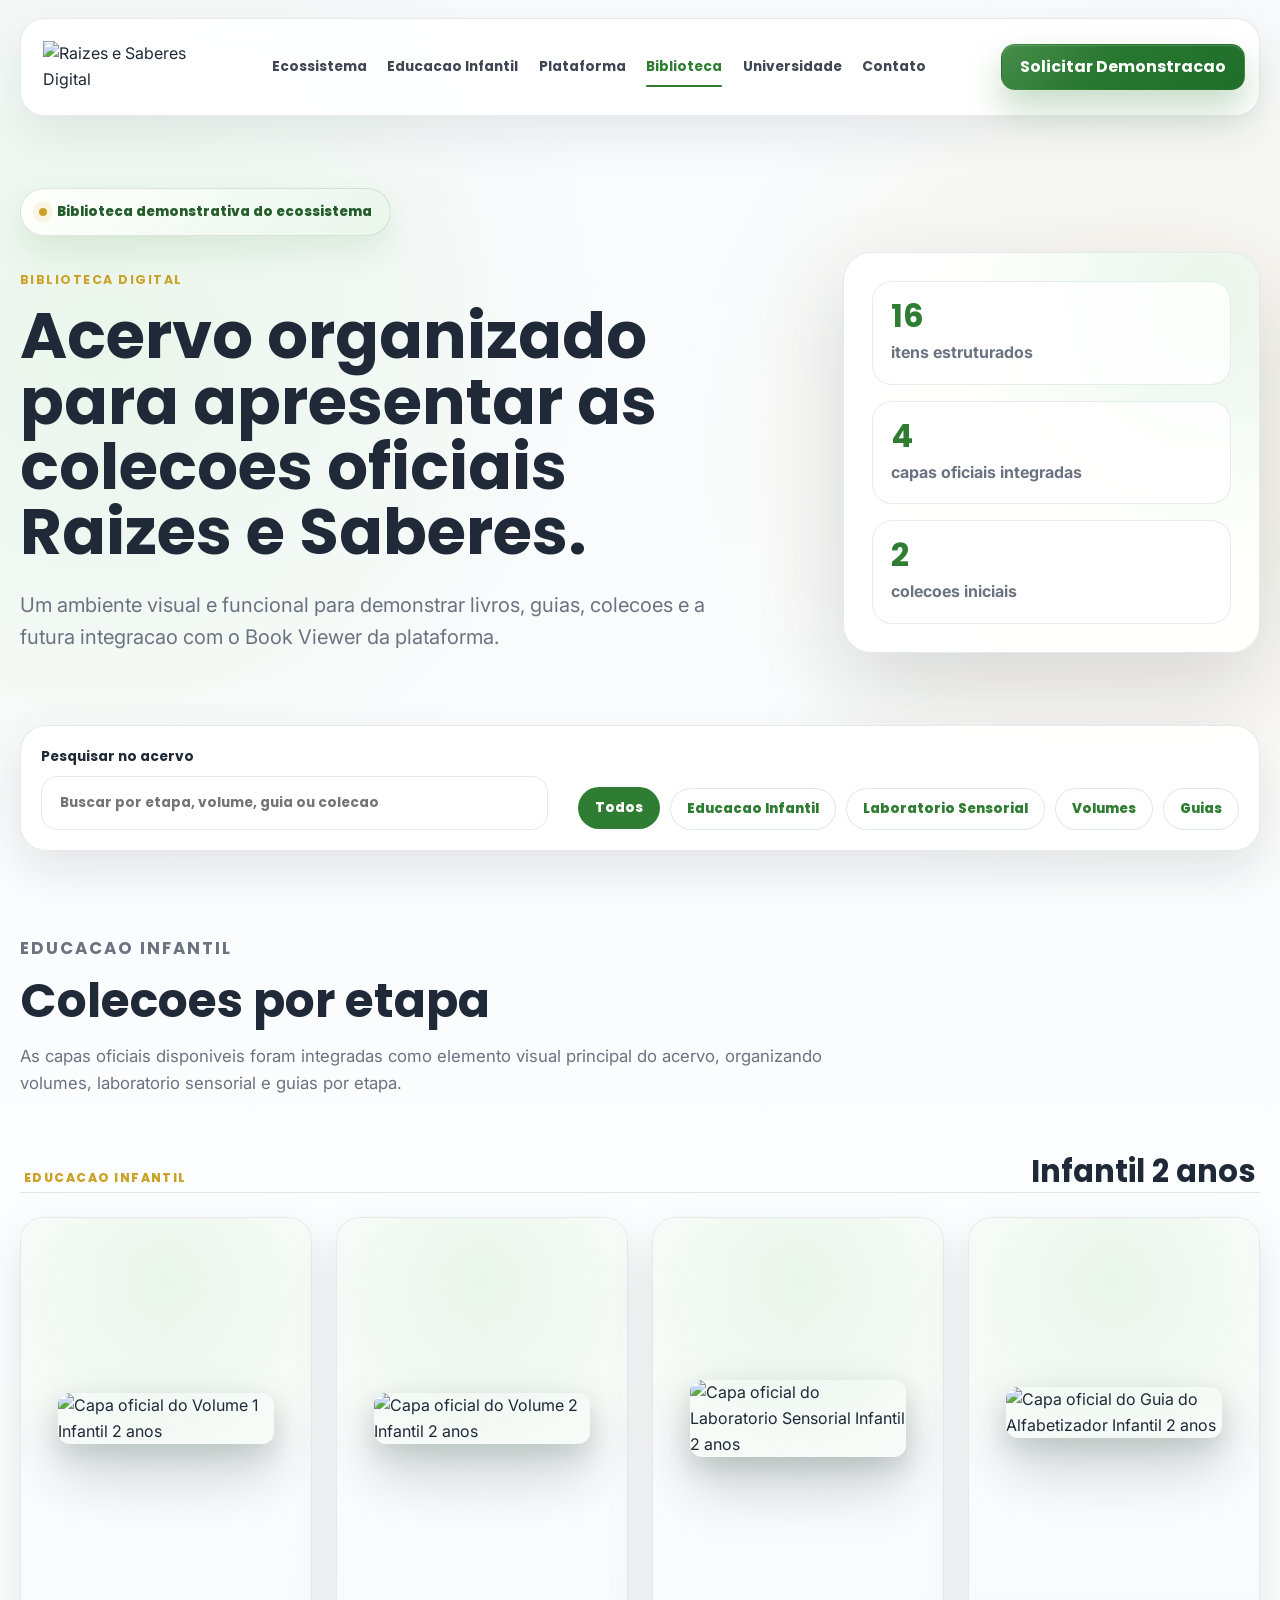
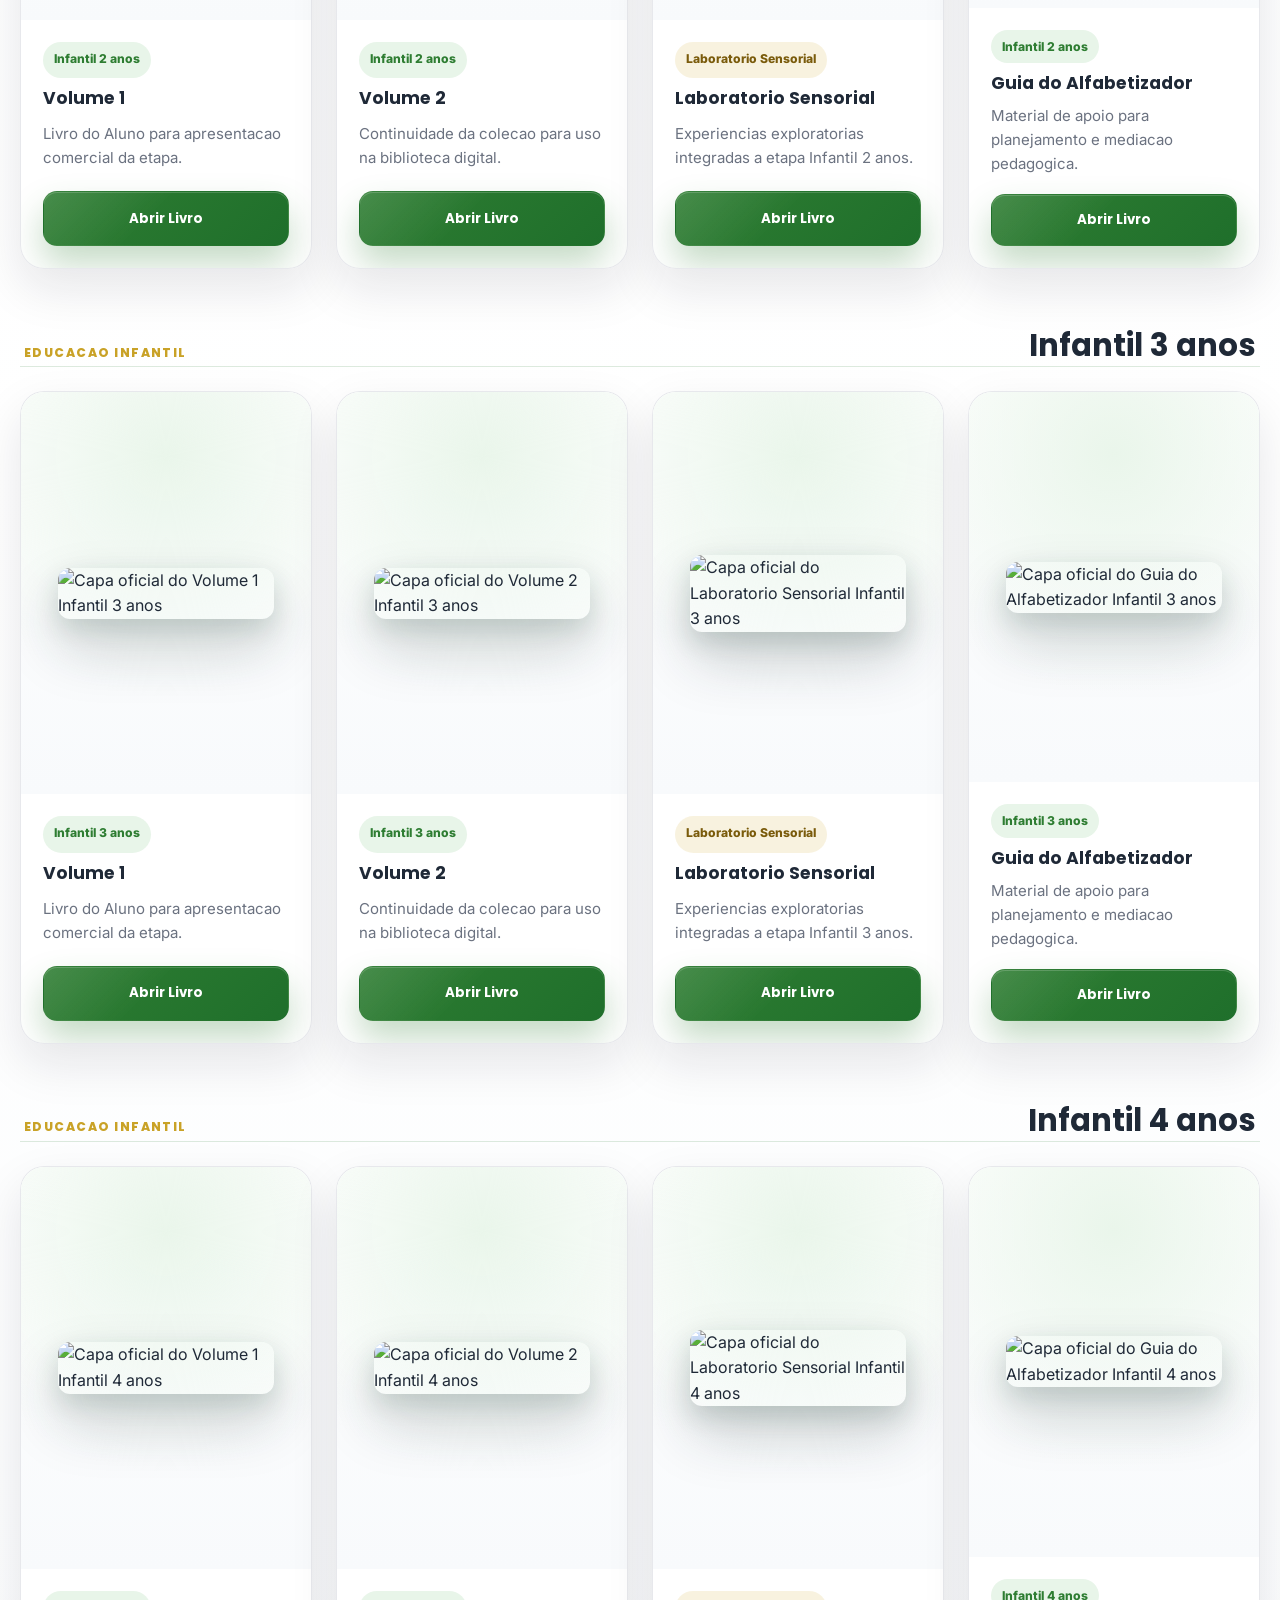
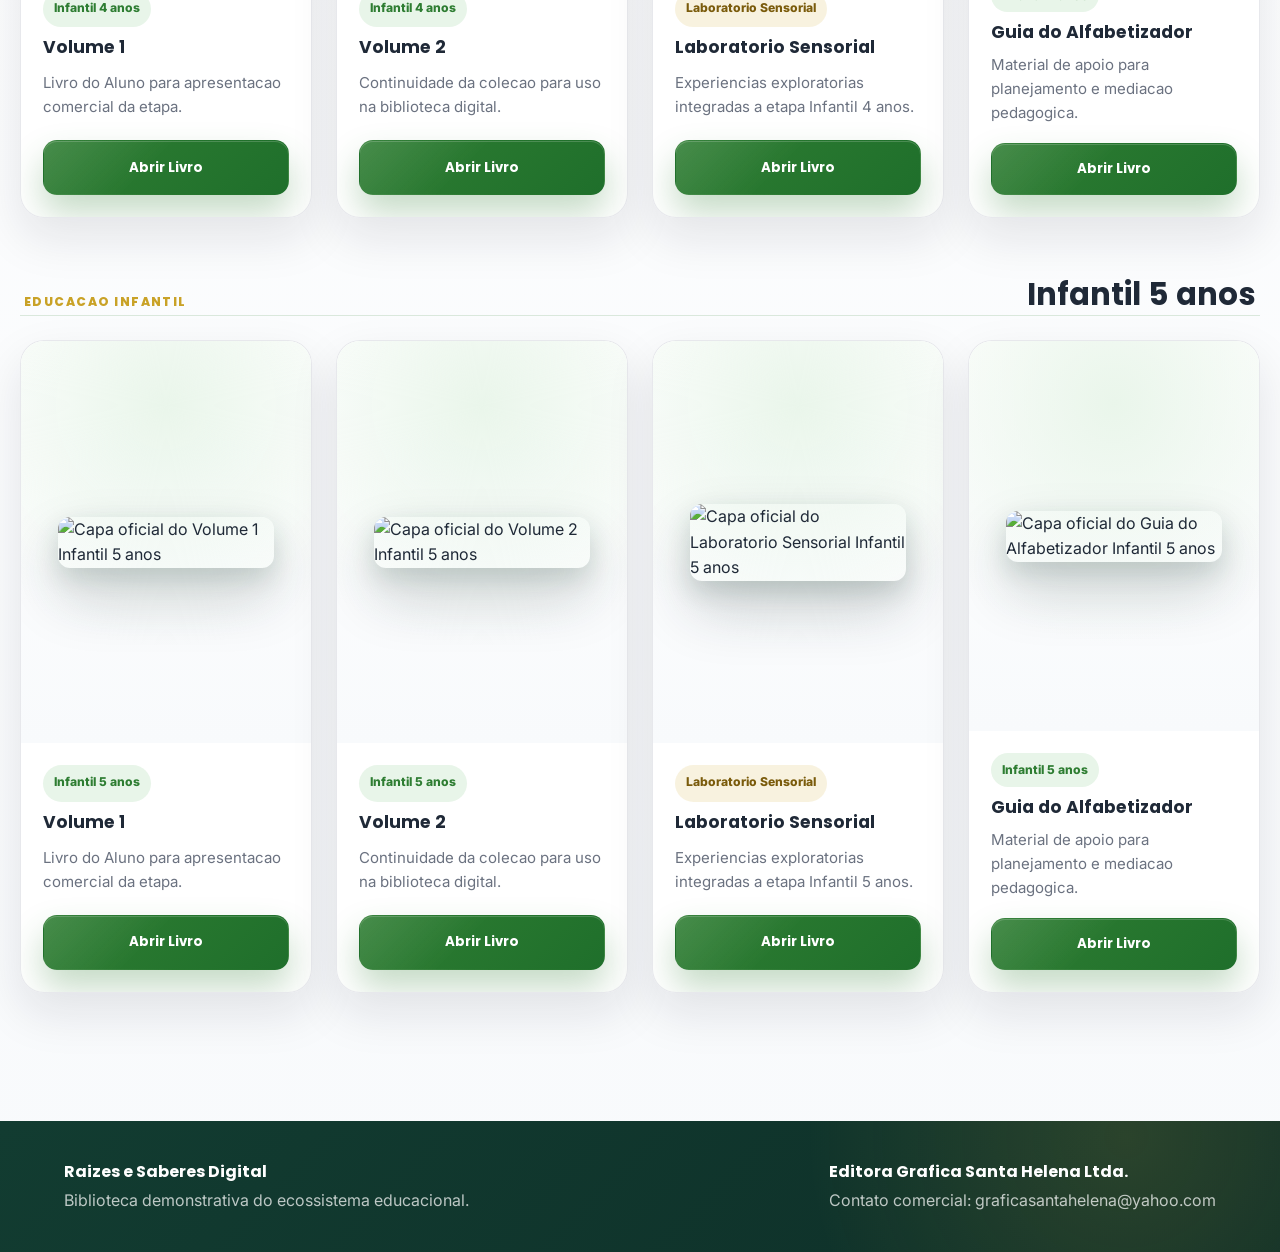
==== biblioteca.html @ 3bdc9edf "Add files via upload" ====
<!doctype html>
<html lang="pt-BR">
  <head>
    <meta charset="utf-8" />
    <meta name="viewport" content="width=device-width, initial-scale=1" />
    <meta
      name="description"
      content="Biblioteca Digital demonstrativa do Ecossistema Educacional Raizes e Saberes, com acervo de Educacao Infantil e Laboratorio Sensorial."
    />
    <meta name="theme-color" content="#2E7D32" />
    <meta property="og:title" content="Biblioteca Digital | Raizes e Saberes" />
    <meta
      property="og:description"
      content="Ambiente demonstrativo da Biblioteca Digital com capas oficiais e estrutura preparada para Book Viewer."
    />
    <title>Biblioteca Digital | Raizes e Saberes</title>
    <link rel="preconnect" href="https://fonts.googleapis.com" />
    <link rel="preconnect" href="https://fonts.gstatic.com" crossorigin />
    <link
      href="https://fonts.googleapis.com/css2?family=Inter:wght@400;500;600;700&family=Poppins:wght@500;600;700;800&display=swap"
      rel="stylesheet"
    />
    <link rel="stylesheet" href="styles.css" />
  </head>
  <body class="library-page">
    <header class="site-header library-header" data-header>
      <a class="brand" href="index.html#inicio" aria-label="Raizes e Saberes">
        <img src="logo-raizes-e-saberes.png" alt="Raizes e Saberes Digital" />
      </a>

      <button class="menu-button" type="button" aria-label="Abrir menu" data-menu-button>
        <span></span>
        <span></span>
        <span></span>
      </button>

      <nav class="site-nav" data-nav aria-label="Menu principal">
        <a href="index.html#ecossistema">Ecossistema</a>
        <a href="index.html#infantil">Educacao Infantil</a>
        <a href="index.html#plataforma">Plataforma</a>
        <a href="biblioteca.html" aria-current="page">Biblioteca</a>
        <a href="index.html#universidade">Universidade</a>
        <a href="index.html#contato">Contato</a>
      </nav>

      <a class="button primary nav-cta" href="index.html#contato">Solicitar Demonstracao</a>
    </header>

    <main>
      <section class="library-hero">
        <div class="library-hero-copy">
          <div class="trust-badge">
            <span>Biblioteca demonstrativa do ecossistema</span>
          </div>
          <p class="eyebrow">Biblioteca Digital</p>
          <h1>Acervo organizado para apresentar as colecoes oficiais Raizes e Saberes.</h1>
          <p>
            Um ambiente visual e funcional para demonstrar livros, guias, colecoes e a futura
            integracao com o Book Viewer da plataforma.
          </p>
        </div>

        <div class="library-hero-panel" aria-label="Resumo do acervo">
          <div>
            <strong>16</strong>
            <span>itens estruturados</span>
          </div>
          <div>
            <strong>4</strong>
            <span>capas oficiais integradas</span>
          </div>
          <div>
            <strong>2</strong>
            <span>colecoes iniciais</span>
          </div>
        </div>
      </section>

      <section class="library-tools" aria-label="Ferramentas da biblioteca">
        <label class="library-search">
          <span>Pesquisar no acervo</span>
          <input
            type="search"
            placeholder="Buscar por etapa, volume, guia ou colecao"
            data-library-search
          />
        </label>

        <div class="library-filters" aria-label="Filtros da biblioteca">
          <button class="library-filter is-active" type="button" data-filter="all">Todos</button>
          <button class="library-filter" type="button" data-filter="infantil">Educacao Infantil</button>
          <button class="library-filter" type="button" data-filter="sensorial">Laboratorio Sensorial</button>
          <button class="library-filter" type="button" data-filter="volume">Volumes</button>
          <button class="library-filter" type="button" data-filter="guia">Guias</button>
        </div>
      </section>

      <section class="library-section" aria-labelledby="educacao-infantil-title">
        <div class="library-section-heading">
          <p class="eyebrow">Educacao Infantil</p>
          <h2 id="educacao-infantil-title">Colecoes por etapa</h2>
          <p>
            As capas oficiais disponiveis foram integradas como elemento visual principal do acervo,
            organizando volumes, laboratorio sensorial e guias por etapa.
          </p>
        </div>

        <div class="library-grid" data-library-grid>
          <div class="library-stage-title">
            <span>Educacao Infantil</span>
            <h3>Infantil 2 anos</h3>
          </div>

          <article class="library-card" data-category="infantil volume oficial" data-title="Infantil 2 anos Volume 1">
            <div class="library-cover has-cover">
              <img src="assets/RAIZES_INFANTIL2_VOL1_BIBLIOTECA.webp" alt="Capa oficial do Volume 1 Infantil 2 anos" loading="lazy" />
            </div>
            <div class="library-card-body">
              <span class="library-tag">Infantil 2 anos</span>
              <h3>Volume 1</h3>
              <p>Livro do Aluno para apresentacao comercial da etapa.</p>
              <button class="button primary book-open-button" type="button" data-book-viewer>Abrir Livro</button>
            </div>
          </article>

          <article class="library-card" data-category="infantil volume oficial" data-title="Infantil 2 anos Volume 2">
            <div class="library-cover has-cover">
              <img src="assets/RAIZES_INFANTIL2_VOL2_BIBLIOTECA.webp" alt="Capa oficial do Volume 2 Infantil 2 anos" loading="lazy" />
            </div>
            <div class="library-card-body">
              <span class="library-tag">Infantil 2 anos</span>
              <h3>Volume 2</h3>
              <p>Continuidade da colecao para uso na biblioteca digital.</p>
              <button class="button primary book-open-button" type="button" data-book-viewer>Abrir Livro</button>
            </div>
          </article>

          <article class="library-card" data-category="infantil sensorial oficial" data-title="Infantil 2 anos Laboratorio Sensorial">
            <div class="library-cover has-cover">
              <img src="assets/RAIZES_LAB_SENSORIAL_INFANTIL2_BIBLIOTECA.webp" alt="Capa oficial do Laboratorio Sensorial Infantil 2 anos" loading="lazy" />
            </div>
            <div class="library-card-body">
              <span class="library-tag gold">Laboratorio Sensorial</span>
              <h3>Laboratorio Sensorial</h3>
              <p>Experiencias exploratorias integradas a etapa Infantil 2 anos.</p>
              <button class="button primary book-open-button" type="button" data-book-viewer>Abrir Livro</button>
            </div>
          </article>

          <article class="library-card" data-category="infantil guia oficial" data-title="Infantil 2 anos Guia do Alfabetizador">
            <div class="library-cover has-cover">
              <img src="assets/RAIZES_GUIA_ALFABETIZADOR_INFANTIL2_BIBLIOTECA.webp" alt="Capa oficial do Guia do Alfabetizador Infantil 2 anos" loading="lazy" />
            </div>
            <div class="library-card-body">
              <span class="library-tag">Infantil 2 anos</span>
              <h3>Guia do Alfabetizador</h3>
              <p>Material de apoio para planejamento e mediacao pedagogica.</p>
              <button class="button primary book-open-button" type="button" data-book-viewer>Abrir Livro</button>
            </div>
          </article>

          <div class="library-stage-title">
            <span>Educacao Infantil</span>
            <h3>Infantil 3 anos</h3>
          </div>

          <article class="library-card" data-category="infantil volume oficial" data-title="Infantil 3 anos Volume 1">
            <div class="library-cover has-cover">
              <img src="assets/RAIZES_INFANTIL3_VOL1_BIBLIOTECA.webp" alt="Capa oficial do Volume 1 Infantil 3 anos" loading="lazy" />
            </div>
            <div class="library-card-body">
              <span class="library-tag">Infantil 3 anos</span>
              <h3>Volume 1</h3>
              <p>Livro do Aluno para apresentacao comercial da etapa.</p>
              <button class="button primary book-open-button" type="button" data-book-viewer>Abrir Livro</button>
            </div>
          </article>

          <article class="library-card" data-category="infantil volume oficial" data-title="Infantil 3 anos Volume 2">
            <div class="library-cover has-cover">
              <img src="assets/RAIZES_INFANTIL3_VOL2_BIBLIOTECA.webp" alt="Capa oficial do Volume 2 Infantil 3 anos" loading="lazy" />
            </div>
            <div class="library-card-body">
              <span class="library-tag">Infantil 3 anos</span>
              <h3>Volume 2</h3>
              <p>Continuidade da colecao para uso na biblioteca digital.</p>
              <button class="button primary book-open-button" type="button" data-book-viewer>Abrir Livro</button>
            </div>
          </article>

          <article class="library-card" data-category="infantil sensorial oficial" data-title="Infantil 3 anos Laboratorio Sensorial">
            <div class="library-cover has-cover">
              <img src="assets/RAIZES_LAB_SENSORIAL_INFANTIL3_BIBLIOTECA.webp" alt="Capa oficial do Laboratorio Sensorial Infantil 3 anos" loading="lazy" />
            </div>
            <div class="library-card-body">
              <span class="library-tag gold">Laboratorio Sensorial</span>
              <h3>Laboratorio Sensorial</h3>
              <p>Experiencias exploratorias integradas a etapa Infantil 3 anos.</p>
              <button class="button primary book-open-button" type="button" data-book-viewer>Abrir Livro</button>
            </div>
          </article>

          <article class="library-card" data-category="infantil guia oficial" data-title="Infantil 3 anos Guia do Alfabetizador">
            <div class="library-cover has-cover">
              <img src="assets/RAIZES_GUIA_ALFABETIZADOR_INFANTIL3_BIBLIOTECA.webp" alt="Capa oficial do Guia do Alfabetizador Infantil 3 anos" loading="lazy" />
            </div>
            <div class="library-card-body">
              <span class="library-tag">Infantil 3 anos</span>
              <h3>Guia do Alfabetizador</h3>
              <p>Material de apoio para planejamento e mediacao pedagogica.</p>
              <button class="button primary book-open-button" type="button" data-book-viewer>Abrir Livro</button>
            </div>
          </article>

          <div class="library-stage-title">
            <span>Educacao Infantil</span>
            <h3>Infantil 4 anos</h3>
          </div>

          <article class="library-card" data-category="infantil volume oficial" data-title="Infantil 4 anos Volume 1">
            <div class="library-cover has-cover">
              <img src="assets/RAIZES_INFANTIL4_VOL1_BIBLIOTECA.webp" alt="Capa oficial do Volume 1 Infantil 4 anos" loading="lazy" />
            </div>
            <div class="library-card-body">
              <span class="library-tag">Infantil 4 anos</span>
              <h3>Volume 1</h3>
              <p>Livro do Aluno para apresentacao comercial da etapa.</p>
              <button class="button primary book-open-button" type="button" data-book-viewer>Abrir Livro</button>
            </div>
          </article>

          <article class="library-card" data-category="infantil volume oficial" data-title="Infantil 4 anos Volume 2">
            <div class="library-cover has-cover">
              <img src="assets/RAIZES_INFANTIL4_VOL2_BIBLIOTECA.webp" alt="Capa oficial do Volume 2 Infantil 4 anos" loading="lazy" />
            </div>
            <div class="library-card-body">
              <span class="library-tag">Infantil 4 anos</span>
              <h3>Volume 2</h3>
              <p>Continuidade da colecao para uso na biblioteca digital.</p>
              <button class="button primary book-open-button" type="button" data-book-viewer>Abrir Livro</button>
            </div>
          </article>

          <article class="library-card" data-category="infantil sensorial oficial" data-title="Infantil 4 anos Laboratorio Sensorial">
            <div class="library-cover has-cover">
              <img src="assets/RAIZES_LAB_SENSORIAL_INFANTIL4_BIBLIOTECA.webp" alt="Capa oficial do Laboratorio Sensorial Infantil 4 anos" loading="lazy" />
            </div>
            <div class="library-card-body">
              <span class="library-tag gold">Laboratorio Sensorial</span>
              <h3>Laboratorio Sensorial</h3>
              <p>Experiencias exploratorias integradas a etapa Infantil 4 anos.</p>
              <button class="button primary book-open-button" type="button" data-book-viewer>Abrir Livro</button>
            </div>
          </article>

          <article class="library-card" data-category="infantil guia oficial" data-title="Infantil 4 anos Guia do Alfabetizador">
            <div class="library-cover has-cover">
              <img src="assets/RAIZES_GUIA_ALFABETIZADOR_INFANTIL4_BIBLIOTECA.webp" alt="Capa oficial do Guia do Alfabetizador Infantil 4 anos" loading="lazy" />
            </div>
            <div class="library-card-body">
              <span class="library-tag">Infantil 4 anos</span>
              <h3>Guia do Alfabetizador</h3>
              <p>Material de apoio para planejamento e mediacao pedagogica.</p>
              <button class="button primary book-open-button" type="button" data-book-viewer>Abrir Livro</button>
            </div>
          </article>

          <div class="library-stage-title">
            <span>Educacao Infantil</span>
            <h3>Infantil 5 anos</h3>
          </div>

          <article class="library-card" data-category="infantil volume oficial" data-title="Infantil 5 anos Volume 1">
            <div class="library-cover has-cover">
              <img src="assets/RAIZES_INFANTIL5_VOL1_BIBLIOTECA.webp" alt="Capa oficial do Volume 1 Infantil 5 anos" loading="lazy" />
            </div>
            <div class="library-card-body">
              <span class="library-tag">Infantil 5 anos</span>
              <h3>Volume 1</h3>
              <p>Livro do Aluno para apresentacao comercial da etapa.</p>
              <button class="button primary book-open-button" type="button" data-book-viewer>Abrir Livro</button>
            </div>
          </article>

          <article class="library-card" data-category="infantil volume oficial" data-title="Infantil 5 anos Volume 2">
            <div class="library-cover has-cover">
              <img src="assets/RAIZES_INFANTIL5_VOL2_BIBLIOTECA.webp" alt="Capa oficial do Volume 2 Infantil 5 anos" loading="lazy" />
            </div>
            <div class="library-card-body">
              <span class="library-tag">Infantil 5 anos</span>
              <h3>Volume 2</h3>
              <p>Continuidade da colecao para uso na biblioteca digital.</p>
              <button class="button primary book-open-button" type="button" data-book-viewer>Abrir Livro</button>
            </div>
          </article>

          <article class="library-card" data-category="infantil sensorial oficial" data-title="Infantil 5 anos Laboratorio Sensorial">
            <div class="library-cover has-cover">
              <img src="assets/RAIZES_LAB_SENSORIAL_INFANTIL5_BIBLIOTECA.webp" alt="Capa oficial do Laboratorio Sensorial Infantil 5 anos" loading="lazy" />
            </div>
            <div class="library-card-body">
              <span class="library-tag gold">Laboratorio Sensorial</span>
              <h3>Laboratorio Sensorial</h3>
              <p>Experiencias exploratorias integradas a etapa Infantil 5 anos.</p>
              <button class="button primary book-open-button" type="button" data-book-viewer>Abrir Livro</button>
            </div>
          </article>

          <article class="library-card" data-category="infantil guia oficial" data-title="Infantil 5 anos Guia do Alfabetizador">
            <div class="library-cover has-cover">
              <img src="assets/RAIZES_GUIA_ALFABETIZADOR_INFANTIL5_BIBLIOTECA.webp" alt="Capa oficial do Guia do Alfabetizador Infantil 5 anos" loading="lazy" />
            </div>
            <div class="library-card-body">
              <span class="library-tag">Infantil 5 anos</span>
              <h3>Guia do Alfabetizador</h3>
              <p>Material de apoio para planejamento e mediacao pedagogica.</p>
              <button class="button primary book-open-button" type="button" data-book-viewer>Abrir Livro</button>
            </div>
          </article>
        </div>

        <p class="library-empty" data-library-empty hidden>
          Nenhum livro encontrado para esta pesquisa. Ajuste os filtros para visualizar o acervo.
        </p>
      </section>
    </main>

    <div class="book-viewer-modal" data-book-modal hidden>
      <div class="book-viewer-dialog" role="dialog" aria-modal="true" aria-labelledby="book-modal-title">
        <button class="book-modal-close" type="button" data-book-modal-close aria-label="Fechar">&times;</button>
        <p class="eyebrow">Book Viewer</p>
        <h2 id="book-modal-title">Livro preparado para abertura digital</h2>
        <p>
          Este botao ja esta conectado ao fluxo demonstrativo. Na integracao definitiva, esta acao
          abrira o arquivo oficial no leitor digital da plataforma.
        </p>
        <button class="button primary" type="button" data-book-modal-close>Entendi</button>
      </div>
    </div>

    <footer class="site-footer">
      <div>
        <strong>Raizes e Saberes Digital</strong>
        <span>Biblioteca demonstrativa do ecossistema educacional.</span>
      </div>
      <div>
        <strong>Editora Grafica Santa Helena Ltda.</strong>
        <span>Contato comercial: graficasantahelena@yahoo.com</span>
      </div>
    </footer>

    <script src="script.js"></script>
  </body>
</html>
---- styles.css ----
:root {
  --green: #2e7d32;
  --green-light: #4caf50;
  --green-leaf: #81c784;
  --green-soft: #e8f5e9;
  --gold: #c9a227;
  --blue: #1e88e5;
  --white: #ffffff;
  --bg: #f8fafc;
  --text: #1f2937;
  --muted: #6b7280;
  --line: #e5e7eb;
  --placeholder: #f2f4f7;
  --shadow-sm: 0 10px 26px rgba(15, 23, 42, 0.07);
  --shadow-md: 0 20px 48px rgba(15, 23, 42, 0.1);
  --shadow-lg: 0 34px 90px rgba(15, 23, 42, 0.14);
  --shadow-premium: 0 44px 110px rgba(17, 54, 45, 0.2), 0 16px 42px rgba(15, 23, 42, 0.12);
  --radius-card: 20px;
  --radius-large: 24px;
  --radius-control: 14px;
  --container: 1280px;
}

* {
  box-sizing: border-box;
}

html {
  scroll-behavior: smooth;
}

body {
  margin: 0;
  color: var(--text);
  background:
    radial-gradient(circle at 10% 6%, rgba(232, 245, 233, 0.9), transparent 33rem),
    radial-gradient(circle at 88% 10%, rgba(30, 136, 229, 0.11), transparent 30rem),
    radial-gradient(circle at 54% 46%, rgba(212, 175, 55, 0.07), transparent 34rem),
    var(--bg);
  font-family: Inter, system-ui, -apple-system, BlinkMacSystemFont, "Segoe UI", sans-serif;
  line-height: 1.6;
}

body.modal-open {
  overflow: hidden;
}

a {
  color: inherit;
  text-decoration: none;
}

img {
  display: block;
  max-width: 100%;
}

h1,
h2,
h3,
.button,
.site-nav {
  font-family: Poppins, Inter, system-ui, sans-serif;
}

h1,
h2,
h3,
p {
  overflow-wrap: anywhere;
}

h1,
h2,
h3 {
  margin-top: 0;
  color: var(--text);
  font-weight: 700;
  letter-spacing: 0;
}

.site-header {
  position: fixed;
  z-index: 30;
  top: 18px;
  right: max(20px, calc((100vw - var(--container)) / 2));
  left: max(20px, calc((100vw - var(--container)) / 2));
  display: flex;
  align-items: center;
  justify-content: space-between;
  gap: 22px;
  min-height: 98px;
  padding: 12px 14px 12px 22px;
  border: 1px solid rgba(229, 231, 235, 0.92);
  border-radius: var(--radius-large);
  color: var(--text);
  background: rgba(255, 255, 255, 0.9);
  box-shadow: 0 18px 46px rgba(15, 23, 42, 0.08);
  backdrop-filter: blur(18px);
  transition: box-shadow 0.3s ease, background 0.3s ease, transform 0.3s ease;
}

.site-header.is-scrolled,
.site-header.is-open {
  background: rgba(255, 255, 255, 0.98);
  box-shadow: 0 24px 58px rgba(15, 23, 42, 0.12);
}

.brand {
  display: inline-flex;
  align-items: center;
  width: 154px;
  min-width: 154px;
}

.brand img {
  width: 100%;
  max-height: 82px;
  height: auto;
  object-fit: contain;
}

.site-nav {
  display: flex;
  align-items: center;
  justify-content: center;
  gap: clamp(12px, 1.6vw, 24px);
  font-size: 0.86rem;
  font-weight: 700;
}

.site-nav a {
  position: relative;
  color: var(--text);
  opacity: 0.86;
  transition: opacity 0.2s ease;
}

.site-nav a::after {
  position: absolute;
  right: 0;
  bottom: -9px;
  left: 0;
  height: 2px;
  border-radius: 999px;
  background: var(--green);
  content: "";
  opacity: 0;
  transform: scaleX(0.45);
  transition: transform 0.2s ease, opacity 0.2s ease;
}

.site-nav a:hover,
.site-nav a:focus-visible {
  opacity: 1;
}

.site-nav a:hover::after,
.site-nav a:focus-visible::after {
  opacity: 1;
  transform: scaleX(1);
}

.menu-button {
  display: none;
  width: 44px;
  height: 44px;
  padding: 10px;
  border: 1px solid var(--line);
  border-radius: var(--radius-control);
  color: var(--text);
  background: var(--white);
}

.menu-button span {
  display: block;
  height: 2px;
  margin: 5px 0;
  border-radius: 999px;
  background: currentColor;
}

.button {
  display: inline-flex;
  min-height: 52px;
  align-items: center;
  justify-content: center;
  padding: 0 24px;
  border: 1px solid transparent;
  border-radius: var(--radius-control);
  font-weight: 700;
  cursor: pointer;
  transition:
    background 0.24s ease,
    border-color 0.24s ease,
    box-shadow 0.24s ease,
    color 0.24s ease,
    transform 0.24s ease;
}

.button:hover,
.button:focus-visible {
  transform: translateY(-2px);
}

.button.primary {
  color: var(--white);
  background:
    linear-gradient(135deg, rgba(255, 255, 255, 0.12), transparent 44%),
    linear-gradient(135deg, #2e7d32, #1f6f2b);
  box-shadow:
    0 18px 34px rgba(46, 125, 50, 0.28),
    inset 0 1px 0 rgba(255, 255, 255, 0.18);
}

.button.primary:hover,
.button.primary:focus-visible {
  background:
    linear-gradient(135deg, rgba(255, 255, 255, 0.16), transparent 44%),
    linear-gradient(135deg, #348a39, #1d6428);
  box-shadow:
    0 24px 46px rgba(46, 125, 50, 0.34),
    inset 0 1px 0 rgba(255, 255, 255, 0.2);
}

.button.secondary {
  color: var(--green);
  border-color: rgba(46, 125, 50, 0.42);
  background: var(--white);
}

.button.secondary:hover,
.button.secondary:focus-visible {
  color: var(--white);
  background: var(--green);
}

.button.secondary.light {
  color: var(--white);
  border-color: rgba(255, 255, 255, 0.56);
  background: rgba(255, 255, 255, 0.08);
}

.button.secondary.light:hover,
.button.secondary.light:focus-visible {
  color: #123c31;
  background: var(--white);
  box-shadow: 0 18px 34px rgba(255, 255, 255, 0.12);
}

.nav-cta {
  min-height: 46px;
  padding: 0 18px;
  white-space: nowrap;
}

.hero {
  position: relative;
  display: grid;
  min-height: 100vh;
  grid-template-columns: minmax(0, 0.96fr) minmax(360px, 1.04fr);
  gap: clamp(48px, 6vw, 92px);
  align-items: center;
  width: min(var(--container), calc(100% - 40px));
  margin: 0 auto;
  padding: 184px 0 126px;
}

.hero::before {
  position: absolute;
  top: 116px;
  right: -38px;
  bottom: 90px;
  left: 42%;
  z-index: -2;
  border-radius: 44px;
  background:
    linear-gradient(135deg, rgba(255, 255, 255, 0.94), rgba(232, 245, 233, 0.82)),
    radial-gradient(circle at 82% 18%, rgba(129, 199, 132, 0.32), transparent 38%),
    radial-gradient(circle at 12% 90%, rgba(201, 162, 39, 0.1), transparent 38%);
  box-shadow: 0 46px 120px rgba(31, 41, 55, 0.09);
  content: "";
}

.hero::after {
  position: absolute;
  top: 18%;
  right: 6%;
  z-index: -1;
  width: 360px;
  height: 360px;
  border: 1px solid rgba(46, 125, 50, 0.08);
  border-radius: 999px;
  background:
    radial-gradient(ellipse at 50% 0%, rgba(46, 125, 50, 0.08) 0 16%, transparent 17%),
    radial-gradient(ellipse at 20% 34%, rgba(129, 199, 132, 0.09) 0 13%, transparent 14%),
    radial-gradient(ellipse at 80% 34%, rgba(201, 162, 39, 0.1) 0 13%, transparent 14%),
    radial-gradient(ellipse at 34% 72%, rgba(46, 125, 50, 0.08) 0 12%, transparent 13%),
    radial-gradient(ellipse at 66% 72%, rgba(129, 199, 132, 0.08) 0 12%, transparent 13%);
  content: "";
  opacity: 0.66;
  transform: rotate(-12deg);
}

.hero-content {
  position: relative;
  max-width: 700px;
}

.hero-content::after {
  position: absolute;
  right: -84px;
  bottom: -48px;
  z-index: -1;
  width: 220px;
  height: 160px;
  background:
    radial-gradient(ellipse at 42% 18%, rgba(46, 125, 50, 0.08) 0 18%, transparent 19%),
    radial-gradient(ellipse at 62% 42%, rgba(201, 162, 39, 0.08) 0 13%, transparent 14%),
    linear-gradient(120deg, transparent 0 46%, rgba(46, 125, 50, 0.08) 47% 49%, transparent 50%),
    linear-gradient(36deg, transparent 0 48%, rgba(46, 125, 50, 0.07) 49% 51%, transparent 52%);
  content: "";
  opacity: 0.62;
  pointer-events: none;
}

.placeholder-chip {
  display: inline-grid;
  min-width: 148px;
  min-height: 54px;
  place-items: center;
  margin-bottom: 34px;
  padding: 14px 22px;
  border: 1.5px dashed #cbd5e1;
  border-radius: 18px;
  color: var(--muted);
  background: var(--placeholder);
  font-family: Poppins, Inter, system-ui, sans-serif;
  font-size: 0.86rem;
  font-weight: 700;
}

.trust-badge {
  display: inline-flex;
  align-items: center;
  max-width: 100%;
  margin-bottom: 34px;
  padding: 12px 18px;
  border: 1px solid rgba(46, 125, 50, 0.16);
  border-radius: 999px;
  color: #245d2a;
  background:
    linear-gradient(135deg, rgba(255, 255, 255, 0.94), rgba(232, 245, 233, 0.82));
  box-shadow: 0 14px 34px rgba(46, 125, 50, 0.12);
  font-family: Poppins, Inter, system-ui, sans-serif;
  font-size: 0.84rem;
  font-weight: 800;
}

.trust-badge::before {
  display: inline-block;
  width: 8px;
  height: 8px;
  flex: 0 0 auto;
  margin-right: 10px;
  border-radius: 999px;
  background: var(--gold);
  box-shadow: 0 0 0 6px rgba(212, 175, 55, 0.12);
  content: "";
}

.eyebrow {
  margin: 0 0 14px;
  color: var(--gold);
  font-family: Poppins, Inter, system-ui, sans-serif;
  font-size: 0.78rem;
  font-weight: 700;
  letter-spacing: 0.12em;
  text-transform: uppercase;
}

.hero h1 {
  margin: 0;
  max-width: 650px;
  font-size: clamp(2.9rem, 4.85vw, 4.28rem);
  line-height: 1.02;
}

.hero-text {
  max-width: 650px;
  margin: 18px 0 0;
  color: var(--green);
  font-size: clamp(1.14rem, 2vw, 1.5rem);
  font-weight: 700;
}

.hero-copy {
  max-width: 620px;
  margin: 20px 0 0;
  color: var(--muted);
  font-size: 1.08rem;
}

.hero-actions {
  display: flex;
  flex-wrap: wrap;
  gap: 14px;
  margin-top: 34px;
}

.hero-primary-cta {
  min-width: 232px;
}

.hero-indicators {
  display: grid;
  grid-template-columns: repeat(4, minmax(0, 1fr));
  gap: 14px;
  margin-top: 38px;
}

.hero-indicators div {
  min-height: 124px;
  padding: 18px;
  border: 1px solid rgba(229, 231, 235, 0.96);
  border-radius: var(--radius-card);
  background: rgba(255, 255, 255, 0.92);
  box-shadow: 0 18px 38px rgba(31, 41, 55, 0.09);
  transition: box-shadow 0.24s ease, transform 0.24s ease;
}

.hero-indicators div:hover {
  box-shadow: 0 24px 54px rgba(31, 41, 55, 0.13);
  transform: translateY(-4px);
}

.hero-indicators strong,
.hero-indicators span {
  display: block;
}

.hero-indicators strong {
  color: var(--green);
  font-family: Poppins, Inter, system-ui, sans-serif;
  font-size: 0.92rem;
  font-weight: 700;
}

.hero-indicators span {
  margin-top: 6px;
  color: var(--muted);
  font-size: 0.78rem;
  line-height: 1.4;
}

.hero-visual {
  position: relative;
  min-width: 0;
  transform: translateY(-4px);
}

.hero-visual::before {
  position: absolute;
  inset: 7% -1% -4% -1%;
  z-index: -1;
  border-radius: 40px;
  background:
    radial-gradient(circle at 24% 22%, rgba(46, 125, 50, 0.14), transparent 28%),
    radial-gradient(circle at 86% 18%, rgba(201, 162, 39, 0.12), transparent 24%),
    radial-gradient(circle at 56% 88%, rgba(30, 136, 229, 0.09), transparent 34%);
  content: "";
  filter: blur(22px);
}

.mockup-shell {
  overflow: hidden;
  border: 1px solid rgba(255, 255, 255, 0.86);
  border-radius: 34px;
  background: var(--white);
  box-shadow:
    var(--shadow-premium),
    0 2px 0 rgba(255, 255, 255, 0.72) inset;
  transform: scale(1.025);
  transform-origin: center;
  transition: transform 0.3s ease, box-shadow 0.3s ease;
}

.mockup-shell:hover {
  box-shadow:
    0 54px 130px rgba(17, 54, 45, 0.24),
    0 18px 46px rgba(15, 23, 42, 0.14),
    0 2px 0 rgba(255, 255, 255, 0.78) inset;
  transform: scale(1.035) translateY(-3px);
}

.hero-mockup-image {
  width: 100%;
  height: auto;
  object-fit: contain;
  object-position: center;
}

.mockup-topbar {
  display: flex;
  gap: 8px;
  padding: 18px 20px;
  border-bottom: 1px solid var(--line);
  background: #fbfdff;
}

.mockup-topbar span {
  width: 10px;
  height: 10px;
  border-radius: 999px;
  background: #cbd5e1;
}

.mockup-topbar span:nth-child(1) {
  background: #ef6f61;
}

.mockup-topbar span:nth-child(2) {
  background: var(--gold);
}

.mockup-topbar span:nth-child(3) {
  background: var(--green-light);
}

.section {
  width: min(var(--container), calc(100% - 40px));
  margin: 0 auto;
  padding: 132px 0;
  scroll-margin-top: 190px;
}

.section-heading {
  max-width: 780px;
}

.section-heading.centered {
  margin: 0 auto;
  text-align: center;
}

.section h2 {
  margin: 0;
  font-size: clamp(2.05rem, 4vw, 3.35rem);
  line-height: 1.08;
}

.section p {
  color: var(--muted);
  font-size: 1.05rem;
}

.intro {
  padding-top: 124px;
}

.solution-grid {
  display: grid;
  grid-template-columns: repeat(4, minmax(0, 1fr));
  gap: 24px;
  margin-top: 40px;
}

.solution-card,
.book-card,
.contact-form {
  border: 1px solid rgba(229, 231, 235, 0.9);
  border-radius: var(--radius-card);
  background: var(--white);
  box-shadow: var(--shadow-md);
  transition: box-shadow 0.26s ease, transform 0.26s ease, border-color 0.26s ease;
}

.solution-card:hover,
.book-card:hover {
  box-shadow: var(--shadow-lg);
  border-color: rgba(46, 125, 50, 0.16);
  transform: translateY(-6px);
}

.solution-card {
  min-height: 248px;
  padding: 32px;
}

.icon {
  display: grid;
  width: 48px;
  height: 48px;
  place-items: center;
  border-radius: 15px;
  color: var(--white);
  background: var(--green);
  font-family: Poppins, Inter, system-ui, sans-serif;
  font-size: 0.84rem;
  font-weight: 700;
}

.solution-card:nth-child(2) .icon {
  background: var(--blue);
}

.solution-card:nth-child(3) .icon {
  background: var(--gold);
}

.solution-card:nth-child(4) .icon {
  background: var(--green-light);
}

.solution-card h3 {
  margin: 22px 0 10px;
  font-size: 1.2rem;
}

.solution-card p {
  margin: 0;
  font-size: 0.98rem;
}

.soft-section {
  width: 100%;
  max-width: none;
  padding-right: max(20px, calc((100vw - var(--container)) / 2));
  padding-left: max(20px, calc((100vw - var(--container)) / 2));
  background:
    radial-gradient(circle at 8% 18%, rgba(255, 255, 255, 0.88), transparent 24rem),
    linear-gradient(180deg, var(--white), var(--green-soft));
}

.infantil-section {
  position: relative;
  overflow: hidden;
  padding-top: 108px;
  padding-bottom: 128px;
}

.infantil-section .section-heading {
  position: relative;
  z-index: 1;
  max-width: 880px;
  margin-bottom: 36px;
}

.infantil-section h2 {
  font-size: clamp(2rem, 3.35vw, 3rem);
}

.infantil-section::before {
  position: absolute;
  top: 18%;
  right: max(20px, calc((100vw - var(--container)) / 2));
  width: 360px;
  height: 360px;
  border-radius: 999px;
  background:
    radial-gradient(ellipse at 50% 10%, rgba(46, 125, 50, 0.08) 0 14%, transparent 15%),
    radial-gradient(ellipse at 24% 46%, rgba(129, 199, 132, 0.08) 0 12%, transparent 13%),
    radial-gradient(ellipse at 78% 42%, rgba(201, 162, 39, 0.08) 0 12%, transparent 13%);
  content: "";
  opacity: 0.8;
  pointer-events: none;
  transform: rotate(12deg);
}

.split {
  display: grid;
  grid-template-columns: 0.85fr 1.15fr;
  gap: 58px;
  align-items: center;
}

.collection-list {
  display: grid;
  gap: 24px;
}

.book-grid-preview {
  grid-template-columns: repeat(2, minmax(0, 1fr));
}

.infantil-books {
  position: relative;
  z-index: 1;
  grid-template-columns: repeat(4, minmax(0, 1fr));
  width: min(1120px, 100%);
  margin: 0 auto;
}

.book-card {
  position: relative;
  overflow: hidden;
  padding: 18px;
}

.book-card h3 {
  margin: 18px 0 6px;
  font-size: 1.04rem;
}

.book-card p {
  margin: 0;
  font-size: 0.9rem;
}

.book-cover-frame {
  display: grid;
  min-height: 360px;
  place-items: center;
  border-radius: 18px;
  background:
    radial-gradient(circle at 50% 18%, rgba(232, 245, 233, 0.92), transparent 18rem),
    linear-gradient(180deg, rgba(255, 255, 255, 0.96), rgba(248, 250, 252, 0.98));
}

.book-cover-frame img {
  width: min(86%, 250px);
  height: auto;
  border-radius: 10px;
  box-shadow:
    0 22px 42px rgba(31, 41, 55, 0.18),
    0 8px 18px rgba(17, 54, 45, 0.12);
  transform: translateY(-2px);
  transition: transform 0.28s ease, box-shadow 0.28s ease;
}

.book-card:hover .book-cover-frame img {
  box-shadow:
    0 30px 54px rgba(31, 41, 55, 0.22),
    0 12px 24px rgba(17, 54, 45, 0.14);
  transform: translateY(-8px);
}

.section-cta {
  margin-top: 28px;
  justify-self: center;
}

.platform {
  position: relative;
  overflow: hidden;
  width: 100%;
  max-width: none;
  padding-top: 122px;
  padding-bottom: 126px;
  padding-right: max(20px, calc((100vw - var(--container)) / 2));
  padding-left: max(20px, calc((100vw - var(--container)) / 2));
  background:
    radial-gradient(circle at 88% 8%, rgba(212, 175, 55, 0.16), transparent 22rem),
    radial-gradient(circle at 9% 78%, rgba(102, 187, 106, 0.18), transparent 25rem),
    linear-gradient(135deg, rgba(31, 41, 55, 0.985), rgba(17, 54, 45, 0.985)),
    var(--text);
}

.platform::before {
  position: absolute;
  top: 76px;
  right: max(20px, calc((100vw - var(--container)) / 2));
  width: 420px;
  height: 420px;
  border: 1px solid rgba(255, 255, 255, 0.08);
  border-radius: 999px;
  content: "";
  opacity: 0.55;
  pointer-events: none;
}

.platform h2,
.platform .section-heading p:not(.eyebrow),
.platform .section-heading .eyebrow {
  color: var(--white);
}

.platform .section-heading p:not(.eyebrow) {
  color: rgba(255, 255, 255, 0.78);
}

.platform-header {
  position: relative;
  z-index: 1;
  display: block;
}

.platform-cta {
  display: inline-flex;
  margin-top: 24px;
  background: var(--white);
  color: var(--green);
}

.platform-cta:hover {
  box-shadow: 0 18px 36px rgba(255, 255, 255, 0.16);
}

.platform-showcase {
  position: relative;
  z-index: 1;
  display: grid;
  grid-template-columns: minmax(0, 1.18fr) minmax(360px, 0.82fr);
  gap: 28px;
  align-items: stretch;
  margin-top: 38px;
}

.platform-mockup-card {
  display: grid;
  min-height: 470px;
  place-items: center;
  overflow: hidden;
  border: 1px solid rgba(255, 255, 255, 0.16);
  border-radius: 30px;
  background:
    linear-gradient(140deg, rgba(255, 255, 255, 0.14), rgba(255, 255, 255, 0.05)),
    rgba(255, 255, 255, 0.08);
  box-shadow:
    0 42px 96px rgba(0, 0, 0, 0.34),
    0 14px 34px rgba(0, 0, 0, 0.18),
    inset 0 1px 0 rgba(255, 255, 255, 0.16);
}

.platform-mockup-card img {
  width: min(94%, 920px);
  border-radius: 24px;
  box-shadow: 0 34px 76px rgba(0, 0, 0, 0.36);
}

.platform-pillars {
  display: grid;
  grid-template-columns: 1fr;
  gap: 14px;
}

.platform-pillars article {
  position: relative;
  min-height: 104px;
  padding: 20px 22px 20px 76px;
  border: 1px solid rgba(255, 255, 255, 0.14);
  border-radius: 22px;
  background: rgba(255, 255, 255, 0.08);
  box-shadow: 0 20px 48px rgba(0, 0, 0, 0.18);
  transition: background 0.24s ease, border-color 0.24s ease, transform 0.24s ease;
}

.platform-pillars article:hover {
  border-color: rgba(255, 255, 255, 0.24);
  background: rgba(255, 255, 255, 0.12);
  transform: translateY(-4px);
}

.platform-pillars h3 {
  margin: 0 0 8px;
  color: var(--white);
  font-size: 1.08rem;
}

.platform-pillars p {
  margin: 0;
  color: rgba(255, 255, 255, 0.74);
  font-size: 0.93rem;
}

.pillar-index {
  position: absolute;
  top: 20px;
  left: 22px;
  display: grid;
  width: 38px;
  height: 38px;
  place-items: center;
  border-radius: 13px;
  color: var(--white);
  background: rgba(102, 187, 106, 0.22);
  font-family: Poppins, Inter, system-ui, sans-serif;
  font-size: 0.78rem;
  font-weight: 800;
}

.platform-pillars article:nth-child(2) .pillar-index {
  background: rgba(21, 101, 192, 0.26);
}

.platform-pillars article:nth-child(3) .pillar-index {
  background: rgba(212, 175, 55, 0.24);
}

.platform-pillars article:nth-child(4) .pillar-index {
  background: rgba(255, 255, 255, 0.16);
}

.video-section {
  position: relative;
  display: grid;
  grid-template-columns: minmax(320px, 0.82fr) minmax(0, 1.18fr);
  gap: 44px;
  align-items: center;
  width: min(100% - 48px, var(--container));
  overflow: hidden;
  padding: 104px clamp(28px, 5vw, 72px);
  border: 1px solid rgba(46, 125, 50, 0.1);
  border-radius: 42px;
  background:
    radial-gradient(circle at 16% 18%, rgba(212, 175, 55, 0.16), transparent 18rem),
    radial-gradient(circle at 88% 28%, rgba(102, 187, 106, 0.2), transparent 21rem),
    linear-gradient(135deg, #ffffff 0%, #f8fafc 46%, #ecf8ef 100%);
  box-shadow:
    0 38px 110px rgba(31, 41, 55, 0.08),
    inset 0 1px 0 rgba(255, 255, 255, 0.9);
  isolation: isolate;
}

.video-section::before,
.video-section::after {
  position: absolute;
  z-index: -1;
  border-radius: 999px;
  content: "";
  pointer-events: none;
}

.video-section::before {
  top: -82px;
  right: 10%;
  width: 260px;
  height: 260px;
  border: 1px solid rgba(46, 125, 50, 0.12);
  background: rgba(232, 245, 233, 0.36);
}

.video-section::after {
  right: -120px;
  bottom: -130px;
  width: 360px;
  height: 360px;
  background:
    radial-gradient(circle, rgba(212, 175, 55, 0.18), transparent 62%),
    rgba(46, 125, 50, 0.06);
}

.video-copy h2 {
  max-width: 720px;
}

.video-copy > p:not(.eyebrow) {
  max-width: 620px;
  color: var(--muted);
  font-size: 1.08rem;
  line-height: 1.8;
}

.video-highlights {
  display: flex;
  flex-wrap: wrap;
  gap: 10px;
  margin-top: 26px;
}

.video-highlights span {
  display: inline-flex;
  align-items: center;
  min-height: 38px;
  padding: 0 15px;
  border: 1px solid rgba(46, 125, 50, 0.16);
  border-radius: 999px;
  color: var(--green);
  background: rgba(232, 245, 233, 0.72);
  font-family: Poppins, Inter, system-ui, sans-serif;
  font-size: 0.82rem;
  font-weight: 700;
}

.video-player-card {
  position: relative;
  display: block;
  overflow: hidden;
  min-height: 470px;
  padding: 0;
  border: 1px solid rgba(255, 255, 255, 0.56);
  border-radius: 34px;
  color: var(--white);
  background: var(--text);
  box-shadow:
    0 48px 110px rgba(31, 41, 55, 0.25),
    0 22px 52px rgba(17, 54, 45, 0.18),
    0 0 0 10px rgba(255, 255, 255, 0.62);
  cursor: pointer;
  isolation: isolate;
  transition: transform 0.28s ease, box-shadow 0.28s ease;
}

.video-player-card::before {
  position: absolute;
  inset: 18px;
  z-index: 2;
  border: 1px solid rgba(255, 255, 255, 0.18);
  border-radius: 26px;
  content: "";
  pointer-events: none;
}

.video-player-card:hover {
  box-shadow:
    0 58px 128px rgba(31, 41, 55, 0.3),
    0 28px 58px rgba(17, 54, 45, 0.2),
    0 0 0 10px rgba(255, 255, 255, 0.74);
  transform: translateY(-6px);
}

.video-thumbnail,
.video-thumbnail img,
.video-overlay {
  position: absolute;
  inset: 0;
}

.video-thumbnail img {
  width: 100%;
  height: 100%;
  object-fit: cover;
  object-position: center;
  filter: saturate(1.06) contrast(1.02);
  transform: scale(1.035);
  transition: transform 0.32s ease;
}

.video-player-card:hover .video-thumbnail img {
  transform: scale(1.08);
}

.video-overlay {
  z-index: 1;
  background:
    radial-gradient(circle at 78% 16%, rgba(212, 175, 55, 0.28), transparent 18rem),
    radial-gradient(circle at 52% 50%, rgba(255, 255, 255, 0.12), transparent 11rem),
    linear-gradient(110deg, rgba(7, 27, 47, 0.9), rgba(17, 54, 45, 0.42) 50%, rgba(31, 41, 55, 0.12));
}

.video-play {
  position: absolute;
  top: 50%;
  left: 50%;
  z-index: 3;
  display: grid;
  width: 92px;
  height: 92px;
  place-items: center;
  border: 1px solid rgba(255, 255, 255, 0.46);
  border-radius: 999px;
  background:
    linear-gradient(135deg, rgba(255, 255, 255, 0.95), rgba(248, 250, 252, 0.82));
  box-shadow:
    0 24px 58px rgba(0, 0, 0, 0.24),
    0 0 0 12px rgba(255, 255, 255, 0.12);
  transform: translate(-50%, -50%);
}

.video-play span {
  width: 0;
  height: 0;
  margin-left: 6px;
  border-top: 15px solid transparent;
  border-bottom: 15px solid transparent;
  border-left: 23px solid var(--green);
}

.video-card-copy {
  position: absolute;
  right: 34px;
  bottom: 34px;
  left: 34px;
  z-index: 3;
  display: grid;
  gap: 8px;
  text-align: left;
}

.video-card-copy small {
  color: var(--gold);
  font-family: Poppins, Inter, system-ui, sans-serif;
  font-size: 0.78rem;
  font-weight: 800;
  letter-spacing: 0.08em;
  text-transform: uppercase;
}

.video-card-copy strong {
  color: var(--white);
  font-family: Poppins, Inter, system-ui, sans-serif;
  font-size: clamp(1.55rem, 2.7vw, 2.4rem);
  line-height: 1;
}

.video-card-copy em {
  color: rgba(255, 255, 255, 0.78);
  font-style: normal;
  font-weight: 700;
}

.video-modal {
  position: fixed;
  inset: 0;
  z-index: 100;
  display: grid;
  place-items: center;
  padding: 24px;
  background: rgba(17, 24, 39, 0.78);
  backdrop-filter: blur(16px);
}

.video-modal[hidden] {
  display: none;
}

.video-modal-dialog {
  position: relative;
  width: min(1080px, 100%);
  overflow: hidden;
  border: 1px solid rgba(255, 255, 255, 0.18);
  border-radius: 28px;
  background: #071b2f;
  box-shadow:
    0 44px 110px rgba(0, 0, 0, 0.42),
    0 18px 46px rgba(0, 0, 0, 0.28);
}

.video-embed {
  position: relative;
  width: 100%;
  aspect-ratio: 16 / 9;
  background:
    radial-gradient(circle at 70% 18%, rgba(212, 175, 55, 0.2), transparent 18rem),
    #071b2f;
}

.video-embed iframe {
  position: absolute;
  inset: 0;
  width: 100%;
  height: 100%;
  border: 0;
}

.video-modal-close {
  position: absolute;
  top: 16px;
  right: 16px;
  z-index: 2;
  min-height: 40px;
  padding: 0 16px;
  border: 1px solid rgba(255, 255, 255, 0.24);
  border-radius: 999px;
  color: var(--white);
  background: rgba(17, 24, 39, 0.72);
  font-family: Poppins, Inter, system-ui, sans-serif;
  font-size: 0.82rem;
  font-weight: 700;
  cursor: pointer;
  backdrop-filter: blur(12px);
}

.preview-grid {
  display: grid;
  grid-template-columns: minmax(0, 1.08fr) minmax(360px, 0.92fr);
  gap: 28px;
  align-items: stretch;
  margin-top: 40px;
}

.metrics {
  display: grid;
  grid-template-columns: repeat(2, minmax(0, 1fr));
  gap: 18px;
}

.metrics div {
  padding: 26px;
  border: 1px solid rgba(255, 255, 255, 0.14);
  border-radius: var(--radius-card);
  background: rgba(255, 255, 255, 0.08);
}

.metrics strong,
.metrics span {
  display: block;
  color: var(--white);
}

.metrics strong {
  font-family: Poppins, Inter, system-ui, sans-serif;
  font-size: clamp(1.1rem, 2.1vw, 1.45rem);
  line-height: 1.1;
}

.metrics span {
  margin-top: 10px;
  color: rgba(255, 255, 255, 0.78);
}

.placeholder-section {
  padding-top: 90px;
  padding-bottom: 90px;
  border-top: 1px solid rgba(229, 231, 235, 0.7);
}

.university-section {
  position: relative;
  display: grid;
  grid-template-columns: minmax(0, 0.82fr) minmax(420px, 1.18fr);
  gap: 54px;
  align-items: center;
  overflow: hidden;
  width: 100%;
  max-width: none;
  padding-right: max(20px, calc((100vw - var(--container)) / 2));
  padding-left: max(20px, calc((100vw - var(--container)) / 2));
  background:
    radial-gradient(circle at 16% 12%, rgba(232, 245, 233, 0.86), transparent 26rem),
    linear-gradient(180deg, var(--white), #f8fafc);
}

.university-section::before {
  position: absolute;
  right: max(20px, calc((100vw - var(--container)) / 2));
  bottom: 54px;
  width: 320px;
  height: 320px;
  border-radius: 999px;
  background:
    radial-gradient(ellipse at 50% 12%, rgba(46, 125, 50, 0.08) 0 14%, transparent 15%),
    radial-gradient(ellipse at 25% 48%, rgba(212, 175, 55, 0.08) 0 13%, transparent 14%),
    radial-gradient(ellipse at 78% 42%, rgba(21, 101, 192, 0.07) 0 12%, transparent 13%);
  content: "";
  pointer-events: none;
}

.university-content,
.university-visual,
.university-features {
  position: relative;
  z-index: 1;
}

.university-content p:not(.eyebrow) {
  margin-bottom: 0;
}

.university-cta {
  margin-top: 28px;
}

.university-visual {
  min-width: 0;
}

.university-window {
  overflow: hidden;
  border: 1px solid rgba(229, 231, 235, 0.95);
  border-radius: 30px;
  background: var(--white);
  box-shadow:
    0 42px 96px rgba(17, 54, 45, 0.17),
    0 14px 34px rgba(31, 41, 55, 0.1);
}

.university-window .mockup-topbar {
  border-bottom: 1px solid rgba(229, 231, 235, 0.86);
  background: #f8fafc;
}

.university-dashboard {
  display: grid;
  grid-template-columns: minmax(0, 1.15fr) minmax(180px, 0.85fr);
  gap: 22px;
  padding: 30px;
  background:
    radial-gradient(circle at right top, rgba(232, 245, 233, 0.92), transparent 18rem),
    linear-gradient(135deg, #ffffff, #f8fafc);
}

.course-hero {
  min-height: 286px;
  padding: 30px;
  border-radius: 24px;
  color: var(--white);
  background:
    radial-gradient(circle at 86% 12%, rgba(212, 175, 55, 0.24), transparent 15rem),
    linear-gradient(135deg, #123c31, var(--green));
  box-shadow: 0 24px 48px rgba(17, 54, 45, 0.18);
}

.course-hero span,
.course-hero strong,
.course-hero small {
  display: block;
}

.course-hero span {
  color: rgba(255, 255, 255, 0.74);
  font-family: Poppins, Inter, system-ui, sans-serif;
  font-size: 0.78rem;
  font-weight: 800;
  letter-spacing: 0.1em;
  text-transform: uppercase;
}

.course-hero strong {
  max-width: 360px;
  margin-top: 22px;
  font-family: Poppins, Inter, system-ui, sans-serif;
  font-size: clamp(1.8rem, 3vw, 2.5rem);
  line-height: 1.08;
}

.course-hero small {
  margin-top: 20px;
  color: rgba(255, 255, 255, 0.78);
  font-size: 0.98rem;
}

.course-progress,
.course-list {
  border: 1px solid rgba(229, 231, 235, 0.9);
  border-radius: 22px;
  background: var(--white);
  box-shadow: var(--shadow-sm);
}

.course-progress {
  display: grid;
  align-content: center;
  justify-items: center;
  min-height: 134px;
}

.course-progress span {
  display: block;
  width: 94px;
  height: 94px;
  border: 14px solid var(--green-soft);
  border-top-color: var(--green);
  border-right-color: var(--gold);
  border-radius: 999px;
}

.course-progress strong {
  margin-top: -64px;
  color: var(--text);
  font-family: Poppins, Inter, system-ui, sans-serif;
  font-size: 1.32rem;
}

.course-list {
  display: grid;
  grid-column: 2;
  gap: 10px;
  padding: 18px;
}

.course-list span {
  padding: 13px 14px;
  border-radius: 14px;
  color: var(--text);
  background: #f8fafc;
  font-size: 0.9rem;
  font-weight: 700;
}

.university-features {
  grid-column: 1 / -1;
  display: grid;
  grid-template-columns: repeat(4, minmax(0, 1fr));
  gap: 18px;
  margin-top: 6px;
}

.university-features article {
  min-height: 190px;
  padding: 24px;
  border: 1px solid rgba(229, 231, 235, 0.9);
  border-radius: var(--radius-card);
  background: rgba(255, 255, 255, 0.9);
  box-shadow: var(--shadow-md);
  transition: box-shadow 0.26s ease, transform 0.26s ease, border-color 0.26s ease;
}

.university-features article:hover,
.assessment-pillars article:hover,
.module-card:hover {
  border-color: rgba(46, 125, 50, 0.16);
  box-shadow: var(--shadow-lg);
  transform: translateY(-5px);
}

.feature-number {
  display: grid;
  width: 42px;
  height: 42px;
  place-items: center;
  border-radius: 14px;
  color: var(--green);
  background: var(--green-soft);
  font-family: Poppins, Inter, system-ui, sans-serif;
  font-size: 0.8rem;
  font-weight: 800;
}

.university-features article:nth-child(2) .feature-number {
  color: var(--blue);
  background: rgba(21, 101, 192, 0.1);
}

.university-features article:nth-child(3) .feature-number {
  color: #8a6a11;
  background: rgba(212, 175, 55, 0.15);
}

.university-features article:nth-child(4) .feature-number {
  color: #123c31;
  background: rgba(17, 54, 45, 0.1);
}

.university-features h3 {
  margin: 18px 0 8px;
  font-size: 1.08rem;
}

.university-features p {
  margin: 0;
  font-size: 0.94rem;
}

.assessment-section {
  position: relative;
  display: grid;
  grid-template-columns: minmax(420px, 1.14fr) minmax(0, 0.86fr);
  gap: 54px;
  align-items: center;
  overflow: hidden;
  width: 100%;
  max-width: none;
  padding-right: max(20px, calc((100vw - var(--container)) / 2));
  padding-left: max(20px, calc((100vw - var(--container)) / 2));
  background:
    radial-gradient(circle at 86% 16%, rgba(232, 245, 233, 0.82), transparent 27rem),
    linear-gradient(180deg, #f8fafc, var(--white));
}

.assessment-section::before {
  position: absolute;
  top: 92px;
  left: max(20px, calc((100vw - var(--container)) / 2));
  width: 280px;
  height: 280px;
  border-radius: 999px;
  background:
    radial-gradient(ellipse at 50% 12%, rgba(21, 101, 192, 0.08) 0 14%, transparent 15%),
    radial-gradient(ellipse at 28% 54%, rgba(46, 125, 50, 0.09) 0 13%, transparent 14%),
    radial-gradient(ellipse at 76% 46%, rgba(212, 175, 55, 0.1) 0 12%, transparent 13%);
  content: "";
  pointer-events: none;
}

.assessment-copy,
.assessment-mockup,
.assessment-pillars {
  position: relative;
  z-index: 1;
}

.assessment-copy {
  order: 2;
}

.assessment-copy p:not(.eyebrow) {
  margin-bottom: 0;
}

.assessment-cta {
  margin-top: 28px;
}

.assessment-mockup {
  order: 1;
  min-width: 0;
}

.assessment-window {
  overflow: hidden;
  border: 1px solid rgba(229, 231, 235, 0.95);
  border-radius: 30px;
  background: var(--white);
  box-shadow:
    0 42px 96px rgba(17, 54, 45, 0.16),
    0 14px 34px rgba(31, 41, 55, 0.1);
}

.assessment-window .mockup-topbar {
  border-bottom: 1px solid rgba(229, 231, 235, 0.86);
  background: #f8fafc;
}

.assessment-dashboard {
  display: grid;
  grid-template-columns: 172px minmax(0, 1fr);
  min-height: 430px;
  padding: 18px;
  background:
    radial-gradient(circle at right top, rgba(21, 101, 192, 0.08), transparent 17rem),
    linear-gradient(135deg, #ffffff, #f8fafc);
}

.assessment-sidebar {
  display: grid;
  align-content: start;
  gap: 12px;
  padding: 22px 16px;
  border-radius: 22px;
  color: var(--white);
  background:
    radial-gradient(circle at 80% 12%, rgba(212, 175, 55, 0.2), transparent 10rem),
    linear-gradient(180deg, #0f2f49, #123c31);
}

.assessment-sidebar strong {
  margin-bottom: 12px;
  font-family: Poppins, Inter, system-ui, sans-serif;
  font-size: 1.18rem;
}

.assessment-sidebar span {
  padding: 11px 12px;
  border-radius: 12px;
  background: rgba(255, 255, 255, 0.1);
  color: rgba(255, 255, 255, 0.82);
  font-size: 0.82rem;
  font-weight: 700;
}

.assessment-panel {
  display: grid;
  gap: 18px;
  padding: 14px 0 14px 18px;
}

.assessment-panel-header {
  display: flex;
  align-items: flex-start;
  justify-content: space-between;
  gap: 16px;
}

.assessment-panel-header span,
.assessment-kpis span,
.assessment-insights span {
  color: var(--muted);
  font-size: 0.82rem;
  font-weight: 700;
}

.assessment-panel-header strong {
  color: var(--text);
  font-family: Poppins, Inter, system-ui, sans-serif;
  font-size: 1.14rem;
}

.assessment-kpis {
  display: grid;
  grid-template-columns: repeat(3, minmax(0, 1fr));
  gap: 12px;
}

.assessment-kpis article,
.assessment-chart,
.assessment-insights {
  border: 1px solid rgba(229, 231, 235, 0.9);
  border-radius: 18px;
  background: var(--white);
  box-shadow: var(--shadow-sm);
}

.assessment-kpis article {
  padding: 16px;
}

.assessment-kpis strong {
  display: block;
  margin-top: 8px;
  color: var(--green);
  font-family: Poppins, Inter, system-ui, sans-serif;
  font-size: 1.7rem;
}

.assessment-chart {
  display: flex;
  align-items: end;
  gap: 14px;
  min-height: 170px;
  padding: 24px;
}

.assessment-chart span {
  flex: 1;
  min-width: 18px;
  border-radius: 999px 999px 8px 8px;
  background:
    linear-gradient(180deg, rgba(102, 187, 106, 0.96), rgba(21, 101, 192, 0.86));
}

.assessment-insights {
  display: grid;
  gap: 8px;
  padding: 18px;
}

.assessment-insights strong {
  color: var(--text);
  font-family: Poppins, Inter, system-ui, sans-serif;
  font-size: 1rem;
}

.assessment-pillars {
  grid-column: 1 / -1;
  display: grid;
  grid-template-columns: repeat(4, minmax(0, 1fr));
  gap: 18px;
  order: 3;
  margin-top: 6px;
}

.assessment-pillars article {
  min-height: 190px;
  padding: 24px;
  border: 1px solid rgba(229, 231, 235, 0.9);
  border-radius: var(--radius-card);
  background: rgba(255, 255, 255, 0.92);
  box-shadow: var(--shadow-md);
  transition: box-shadow 0.26s ease, transform 0.26s ease, border-color 0.26s ease;
}

.assessment-pillars article:nth-child(2) .feature-number {
  color: var(--blue);
  background: rgba(21, 101, 192, 0.1);
}

.assessment-pillars article:nth-child(3) .feature-number {
  color: #8a6a11;
  background: rgba(212, 175, 55, 0.15);
}

.assessment-pillars article:nth-child(4) .feature-number {
  color: #123c31;
  background: rgba(17, 54, 45, 0.1);
}

.assessment-pillars h3 {
  margin: 18px 0 8px;
  font-size: 1.08rem;
}

.assessment-pillars p {
  margin: 0;
  font-size: 0.94rem;
}

.results-section {
  position: relative;
  overflow: hidden;
  width: 100%;
  max-width: none;
  padding-right: max(20px, calc((100vw - var(--container)) / 2));
  padding-left: max(20px, calc((100vw - var(--container)) / 2));
  background:
    radial-gradient(circle at 14% 12%, rgba(21, 101, 192, 0.06), transparent 25rem),
    radial-gradient(circle at 88% 18%, rgba(232, 245, 233, 0.84), transparent 28rem),
    linear-gradient(180deg, var(--white), #f8fafc);
}

.results-section::before {
  position: absolute;
  right: max(20px, calc((100vw - var(--container)) / 2));
  bottom: 72px;
  width: 260px;
  height: 260px;
  border-radius: 999px;
  background:
    radial-gradient(ellipse at 50% 12%, rgba(46, 125, 50, 0.08) 0 14%, transparent 15%),
    radial-gradient(ellipse at 25% 48%, rgba(212, 175, 55, 0.09) 0 13%, transparent 14%),
    radial-gradient(ellipse at 78% 42%, rgba(21, 101, 192, 0.06) 0 12%, transparent 13%);
  content: "";
  pointer-events: none;
}

.results-section .section-heading,
.results-grid,
.results-cta {
  position: relative;
  z-index: 1;
}

.results-grid {
  display: grid;
  grid-template-columns: repeat(4, minmax(0, 1fr));
  gap: 20px;
  margin-top: 44px;
}

.result-card {
  display: grid;
  min-height: 300px;
  padding: 28px;
  border: 1px solid rgba(229, 231, 235, 0.92);
  border-radius: var(--radius-card);
  background: rgba(255, 255, 255, 0.94);
  box-shadow: var(--shadow-md);
  transition:
    border-color 0.26s ease,
    transform 0.26s ease,
    box-shadow 0.26s ease;
}

.result-card:hover {
  border-color: rgba(46, 125, 50, 0.16);
  transform: translateY(-4px);
  box-shadow: var(--shadow-lg);
}

.result-label {
  display: inline-flex;
  width: fit-content;
  padding: 8px 12px;
  border-radius: 999px;
  color: var(--green);
  background: var(--green-soft);
  font-size: 0.78rem;
  font-weight: 800;
  letter-spacing: 0.04em;
  text-transform: uppercase;
}

.result-card:nth-child(2) .result-label {
  color: var(--blue);
  background: rgba(21, 101, 192, 0.1);
}

.result-card:nth-child(3) .result-label {
  color: #8a6a11;
  background: rgba(212, 175, 55, 0.15);
}

.result-card:nth-child(4) .result-label {
  color: #123c31;
  background: rgba(17, 54, 45, 0.1);
}

.result-card h3 {
  margin: 28px 0 18px;
  color: var(--text);
  font-size: clamp(1.18rem, 1.5vw, 1.45rem);
  line-height: 1.18;
}

.result-value {
  display: grid;
  min-height: 82px;
  place-items: center;
  margin-bottom: 20px;
  border: 1px solid rgba(46, 125, 50, 0.18);
  border-radius: 18px;
  color: #245d2a;
  background:
    linear-gradient(135deg, rgba(232, 245, 233, 0.54), rgba(248, 250, 252, 0.9));
  font-family: Poppins, Inter, system-ui, sans-serif;
  font-size: 0.98rem;
  font-weight: 800;
}

.result-card p {
  align-self: end;
  margin: 0;
  font-size: 0.94rem;
}

.results-cta {
  display: flex;
  justify-content: center;
  margin-top: 40px;
}

.results-cta .button {
  max-width: 520px;
  text-align: center;
}

.final-cta {
  display: flex;
  align-items: center;
  justify-content: space-between;
  gap: 28px;
  position: relative;
  overflow: hidden;
  padding: 72px;
  border-radius: 34px;
  color: var(--white);
  background:
    radial-gradient(circle at right top, rgba(201, 162, 39, 0.24), transparent 24rem),
    radial-gradient(circle at 8% 88%, rgba(129, 199, 132, 0.18), transparent 18rem),
    linear-gradient(135deg, #11362d, var(--green));
  box-shadow:
    0 44px 110px rgba(17, 54, 45, 0.24),
    0 18px 42px rgba(15, 23, 42, 0.12);
}

.final-cta::before {
  position: absolute;
  top: 34px;
  right: 42px;
  width: 260px;
  height: 260px;
  border: 1px solid rgba(255, 255, 255, 0.12);
  border-radius: 999px;
  content: "";
}

.final-cta-content,
.final-actions {
  position: relative;
  z-index: 1;
}

.final-cta-content {
  max-width: 760px;
}

.final-version {
  display: inline-flex;
  margin-bottom: 18px;
  padding: 8px 12px;
  border: 1px solid rgba(255, 255, 255, 0.24);
  border-radius: 999px;
  color: rgba(255, 255, 255, 0.86);
  background: rgba(255, 255, 255, 0.08);
  font-size: 0.78rem;
  font-weight: 800;
  letter-spacing: 0.08em;
}

.final-cta h2,
.final-cta p,
.final-cta .eyebrow {
  color: var(--white);
}

.final-cta h2 {
  max-width: 760px;
}

.final-cta p {
  margin-bottom: 0;
  opacity: 0.84;
}

.final-actions {
  display: flex;
  flex-shrink: 0;
  flex-wrap: wrap;
  gap: 14px;
  justify-content: flex-end;
}

.contact {
  display: grid;
  grid-template-columns: 0.9fr 1.1fr;
  gap: 58px;
  align-items: start;
}

.contact-form {
  display: grid;
  gap: 16px;
  padding: 32px;
  box-shadow: var(--shadow-lg);
}

.contact-form label {
  display: grid;
  gap: 8px;
  color: var(--text);
  font-family: Poppins, Inter, system-ui, sans-serif;
  font-size: 0.92rem;
  font-weight: 600;
}

.contact-form input,
.contact-form textarea {
  width: 100%;
  border: 1px solid var(--line);
  border-radius: var(--radius-control);
  padding: 14px 15px;
  color: var(--text);
  background: var(--white);
  font: inherit;
  resize: vertical;
}

.contact-form input:focus,
.contact-form textarea:focus {
  outline: 4px solid rgba(46, 125, 50, 0.12);
  border-color: var(--green);
}

.image-placeholder {
  display: grid;
  place-items: center;
  min-height: 220px;
  padding: 28px;
  border: 1px solid rgba(229, 231, 235, 0.92);
  border-radius: 24px;
  color: var(--muted);
  background:
    radial-gradient(circle at 78% 18%, rgba(232, 245, 233, 0.9), transparent 16rem),
    linear-gradient(135deg, rgba(255, 255, 255, 0.96), rgba(248, 250, 252, 0.98)),
    var(--placeholder);
  box-shadow: var(--shadow-md);
  text-align: center;
}

.image-placeholder-large {
  min-height: 520px;
  border-radius: 0 0 30px 30px;
}

.image-placeholder-medium {
  min-height: 420px;
}

.platform-placeholder {
  min-height: 420px;
  border-color: rgba(255, 255, 255, 0.34);
  background:
    linear-gradient(135deg, rgba(255, 255, 255, 0.12), rgba(255, 255, 255, 0.05)),
    rgba(255, 255, 255, 0.07);
}

.platform-placeholder strong,
.platform-placeholder small {
  color: var(--white);
}

.book-placeholder {
  min-height: 260px;
}

.image-placeholder strong,
.image-placeholder small,
.image-placeholder em {
  display: block;
}

.image-placeholder strong {
  margin-top: 14px;
  color: var(--text);
  font-family: Poppins, Inter, system-ui, sans-serif;
  font-size: 1.18rem;
}

.image-placeholder small {
  margin-top: 4px;
}

.image-placeholder em {
  max-width: 280px;
  margin-top: 12px;
  color: var(--green);
  font-size: 0.86rem;
  font-style: normal;
  font-weight: 700;
}

.section-note {
  display: inline-flex;
  margin-top: 22px;
  padding: 10px 14px;
  border: 1px solid rgba(201, 162, 39, 0.28);
  border-radius: 999px;
  color: #6f5712;
  background: rgba(201, 162, 39, 0.12);
  font-size: 0.92rem;
  font-weight: 700;
}

.feature-list {
  display: flex;
  flex-wrap: wrap;
  gap: 10px;
  margin-top: 26px;
}

.feature-list span {
  padding: 10px 14px;
  border: 1px solid rgba(46, 125, 50, 0.18);
  border-radius: 999px;
  color: var(--green);
  background: var(--green-soft);
  font-weight: 700;
}

.module-grid {
  display: grid;
  grid-template-columns: repeat(3, minmax(0, 1fr));
  gap: 24px;
  margin-top: 40px;
}

.module-card {
  padding: 18px;
  border: 1px solid rgba(229, 231, 235, 0.9);
  border-radius: var(--radius-card);
  background: var(--white);
  box-shadow: var(--shadow-md);
  transition: box-shadow 0.26s ease, transform 0.26s ease, border-color 0.26s ease;
}

.module-card h3 {
  margin: 18px 0 8px;
  font-size: 1.1rem;
}

.module-card p {
  margin: 0;
  font-size: 0.96rem;
}

.compact-placeholder {
  min-height: 180px;
}

.assessment-layout {
  display: grid;
  grid-template-columns: 1.1fr 0.9fr;
  gap: 28px;
  align-items: stretch;
  margin-top: 40px;
}

.report-placeholder {
  min-height: 420px;
}

.assessment-list {
  display: grid;
  gap: 18px;
}

.assessment-list article {
  padding: 26px;
  border: 1px solid rgba(229, 231, 235, 0.9);
  border-radius: var(--radius-card);
  background: var(--white);
  box-shadow: var(--shadow-sm);
}

.assessment-list strong,
.assessment-list span {
  display: block;
}

.assessment-list strong {
  color: var(--green);
  font-family: Poppins, Inter, system-ui, sans-serif;
  font-size: 1.08rem;
}

.assessment-list span {
  margin-top: 8px;
  color: var(--muted);
}

.placeholder-icon {
  position: relative;
  width: 42px;
  height: 42px;
  border: 2px solid var(--green);
  border-radius: 14px;
}

.platform-placeholder .placeholder-icon {
  border-color: var(--green-leaf);
}

.placeholder-icon::before,
.placeholder-icon::after {
  position: absolute;
  content: "";
}

.placeholder-icon::before {
  right: 9px;
  bottom: 10px;
  left: 9px;
  height: 12px;
  border-radius: 2px;
  background: var(--green-soft);
  transform: skewX(-18deg);
}

.placeholder-icon::after {
  top: 9px;
  right: 9px;
  width: 8px;
  height: 8px;
  border-radius: 999px;
  background: var(--gold);
}

.site-footer {
  display: flex;
  justify-content: space-between;
  gap: 28px;
  padding: 38px clamp(20px, 5vw, 72px);
  color: var(--white);
  background:
    radial-gradient(circle at 88% 12%, rgba(212, 175, 55, 0.14), transparent 20rem),
    linear-gradient(135deg, #123c31, #0e2f28);
}

.site-footer div {
  display: grid;
  gap: 4px;
}

.site-footer strong {
  font-family: Poppins, Inter, system-ui, sans-serif;
}

.site-footer span {
  color: rgba(255, 255, 255, 0.72);
}

.library-page {
  background:
    radial-gradient(circle at 8% 8%, rgba(232, 245, 233, 0.9), transparent 32rem),
    radial-gradient(circle at 90% 10%, rgba(212, 175, 55, 0.1), transparent 30rem),
    linear-gradient(180deg, #f8fafc, #ffffff 46%, #f8fafc);
}

.library-header .site-nav a[aria-current="page"] {
  color: var(--green);
  opacity: 1;
}

.library-header .site-nav a[aria-current="page"]::after {
  opacity: 1;
  transform: scaleX(1);
}

.library-hero {
  display: grid;
  grid-template-columns: minmax(0, 1fr) minmax(320px, 0.55fr);
  gap: clamp(36px, 5vw, 72px);
  align-items: end;
  width: min(var(--container), calc(100% - 40px));
  margin: 0 auto;
  padding: 188px 0 72px;
}

.library-hero-copy {
  max-width: 850px;
}

.library-hero h1 {
  max-width: 920px;
  margin: 0;
  font-size: clamp(2.7rem, 5vw, 4.8rem);
  line-height: 1.02;
}

.library-hero p:not(.eyebrow) {
  max-width: 720px;
  margin: 24px 0 0;
  color: var(--muted);
  font-size: clamp(1.08rem, 1.7vw, 1.26rem);
}

.library-hero-panel {
  display: grid;
  gap: 16px;
  padding: 28px;
  border: 1px solid rgba(229, 231, 235, 0.92);
  border-radius: 28px;
  background:
    radial-gradient(circle at 88% 12%, rgba(232, 245, 233, 0.92), transparent 16rem),
    rgba(255, 255, 255, 0.92);
  box-shadow: var(--shadow-lg);
}

.library-hero-panel div {
  padding: 18px;
  border: 1px solid rgba(46, 125, 50, 0.12);
  border-radius: 20px;
  background: rgba(255, 255, 255, 0.82);
}

.library-hero-panel strong,
.library-hero-panel span {
  display: block;
}

.library-hero-panel strong {
  color: var(--green);
  font-family: Poppins, Inter, system-ui, sans-serif;
  font-size: 2rem;
  line-height: 1;
}

.library-hero-panel span {
  margin-top: 8px;
  color: var(--muted);
  font-weight: 700;
}

.library-tools {
  position: sticky;
  z-index: 20;
  top: 128px;
  display: grid;
  grid-template-columns: minmax(280px, 0.86fr) minmax(0, 1.14fr);
  gap: 20px;
  align-items: end;
  width: min(var(--container), calc(100% - 40px));
  margin: 0 auto 42px;
  padding: 20px;
  border: 1px solid rgba(229, 231, 235, 0.92);
  border-radius: 26px;
  background: rgba(255, 255, 255, 0.92);
  box-shadow: var(--shadow-md);
  backdrop-filter: blur(18px);
}

.library-search {
  display: grid;
  gap: 8px;
  color: var(--text);
  font-family: Poppins, Inter, system-ui, sans-serif;
  font-size: 0.86rem;
  font-weight: 700;
}

.library-search input {
  min-height: 54px;
  width: 100%;
  border: 1px solid var(--line);
  border-radius: 16px;
  padding: 0 18px;
  color: var(--text);
  background: var(--white);
  font: inherit;
}

.library-search input:focus {
  outline: 4px solid rgba(46, 125, 50, 0.12);
  border-color: var(--green);
}

.library-filters {
  display: flex;
  flex-wrap: wrap;
  gap: 10px;
  justify-content: flex-end;
}

.library-filter {
  min-height: 42px;
  padding: 0 16px;
  border: 1px solid rgba(46, 125, 50, 0.16);
  border-radius: 999px;
  color: var(--green);
  background: var(--white);
  font-family: Poppins, Inter, system-ui, sans-serif;
  font-weight: 800;
  cursor: pointer;
  transition: background 0.22s ease, color 0.22s ease, transform 0.22s ease;
}

.library-filter:hover,
.library-filter:focus-visible,
.library-filter.is-active {
  color: var(--white);
  background: var(--green);
  transform: translateY(-1px);
}

.library-section {
  width: min(var(--container), calc(100% - 40px));
  margin: 0 auto;
  padding: 42px 0 128px;
}

.library-section-heading {
  max-width: 840px;
  margin-bottom: 36px;
}

.library-section-heading h2 {
  margin: 0;
  font-size: clamp(2rem, 3.7vw, 3.4rem);
  line-height: 1.06;
}

.library-section-heading p {
  color: var(--muted);
  font-size: 1.05rem;
}

.library-grid {
  display: grid;
  grid-template-columns: repeat(4, minmax(0, 1fr));
  gap: 24px;
}

.library-stage-title {
  display: flex;
  grid-column: 1 / -1;
  align-items: end;
  justify-content: space-between;
  gap: 18px;
  margin-top: 14px;
  padding: 22px 4px 4px;
  border-bottom: 1px solid rgba(46, 125, 50, 0.16);
}

.library-stage-title:first-child {
  margin-top: 0;
}

.library-stage-title span {
  color: var(--gold);
  font-family: Poppins, Inter, system-ui, sans-serif;
  font-size: 0.76rem;
  font-weight: 800;
  letter-spacing: 0.12em;
  text-transform: uppercase;
}

.library-stage-title h3 {
  margin: 0;
  color: var(--text);
  font-size: clamp(1.45rem, 2.4vw, 2.25rem);
  line-height: 1.08;
}

.library-card {
  display: grid;
  overflow: hidden;
  border: 1px solid rgba(229, 231, 235, 0.92);
  border-radius: 24px;
  background: rgba(255, 255, 255, 0.96);
  box-shadow: var(--shadow-md);
  transition: border-color 0.26s ease, box-shadow 0.26s ease, transform 0.26s ease;
}

.library-card:hover {
  border-color: rgba(46, 125, 50, 0.18);
  box-shadow: var(--shadow-lg);
  transform: translateY(-6px);
}

.library-card.is-hidden {
  display: none;
}

.library-cover {
  display: grid;
  min-height: 390px;
  place-items: center;
  padding: 22px;
  background:
    radial-gradient(circle at 50% 16%, rgba(232, 245, 233, 0.92), transparent 15rem),
    linear-gradient(180deg, #ffffff, #f8fafc);
}

.library-cover.has-cover img {
  width: min(88%, 260px);
  height: auto;
  border-radius: 12px;
  box-shadow:
    0 28px 58px rgba(31, 41, 55, 0.2),
    0 10px 24px rgba(17, 54, 45, 0.14);
}

.pending-cover {
  position: relative;
  min-height: 300px;
  overflow: hidden;
  border-bottom: 1px solid rgba(229, 231, 235, 0.8);
  background:
    radial-gradient(circle at 34% 20%, rgba(46, 125, 50, 0.16), transparent 8rem),
    radial-gradient(circle at 74% 30%, rgba(212, 175, 55, 0.14), transparent 8rem),
    linear-gradient(135deg, #f8fafc, #ffffff);
}

.pending-cover::before {
  width: min(72%, 190px);
  height: 246px;
  border: 1px solid rgba(46, 125, 50, 0.16);
  border-radius: 18px;
  background:
    linear-gradient(180deg, rgba(255, 255, 255, 0.94), rgba(232, 245, 233, 0.78)),
    var(--white);
  box-shadow: 0 24px 48px rgba(31, 41, 55, 0.1);
  content: "";
}

.pending-cover span {
  position: absolute;
  bottom: 34px;
  max-width: 150px;
  color: var(--green);
  font-family: Poppins, Inter, system-ui, sans-serif;
  font-size: 0.78rem;
  font-weight: 800;
  line-height: 1.2;
  text-align: center;
  text-transform: uppercase;
}

.sensorial-cover {
  background:
    radial-gradient(circle at 30% 20%, rgba(212, 175, 55, 0.2), transparent 8rem),
    radial-gradient(circle at 74% 30%, rgba(46, 125, 50, 0.14), transparent 8rem),
    linear-gradient(135deg, #fffdf7, #ffffff);
}

.library-card-body {
  display: grid;
  gap: 10px;
  padding: 22px;
}

.library-tag {
  display: inline-flex;
  width: fit-content;
  padding: 7px 11px;
  border-radius: 999px;
  color: var(--green);
  background: var(--green-soft);
  font-size: 0.76rem;
  font-weight: 800;
}

.library-tag.gold {
  color: #7a5b0b;
  background: rgba(212, 175, 55, 0.16);
}

.library-card h3 {
  margin: 0;
  font-size: 1.08rem;
  line-height: 1.2;
}

.library-card p {
  margin: 0;
  color: var(--muted);
  font-size: 0.94rem;
}

.book-open-button {
  width: 100%;
  margin-top: 8px;
}

.library-empty {
  margin: 42px 0 0;
  padding: 24px;
  border: 1px solid rgba(229, 231, 235, 0.92);
  border-radius: 20px;
  color: var(--muted);
  background: var(--white);
  text-align: center;
  box-shadow: var(--shadow-sm);
}

.book-viewer-modal {
  position: fixed;
  inset: 0;
  z-index: 60;
  display: grid;
  place-items: center;
  padding: 24px;
  background: rgba(15, 23, 42, 0.46);
  backdrop-filter: blur(8px);
}

.book-viewer-modal[hidden] {
  display: none;
}

.book-viewer-dialog {
  position: relative;
  width: min(560px, 100%);
  padding: 34px;
  border-radius: 26px;
  background: var(--white);
  box-shadow: var(--shadow-lg);
}

.book-viewer-dialog h2 {
  margin: 0;
  font-size: clamp(1.55rem, 3vw, 2.1rem);
  line-height: 1.12;
}

.book-viewer-dialog p:not(.eyebrow) {
  color: var(--muted);
}

.book-modal-close {
  position: absolute;
  top: 18px;
  right: 18px;
  width: 38px;
  height: 38px;
  border: 1px solid var(--line);
  border-radius: 999px;
  color: var(--text);
  background: var(--white);
  font-size: 1.5rem;
  cursor: pointer;
}

@media (max-width: 1180px) {
  .site-header {
    gap: 16px;
  }

  .brand {
    width: 140px;
    min-width: 140px;
  }

  .site-nav {
    gap: 16px;
    font-size: 0.8rem;
  }

  .nav-cta {
    padding: 0 14px;
  }

  .solution-grid {
    grid-template-columns: repeat(2, minmax(0, 1fr));
  }

  .hero-indicators {
    grid-template-columns: repeat(2, minmax(0, 1fr));
  }

  .library-grid {
    grid-template-columns: repeat(3, minmax(0, 1fr));
  }
}

@media (max-width: 980px) {
  .site-header {
    right: 40px;
    left: 40px;
  }

  .hero {
    grid-template-columns: 1fr;
    gap: 42px;
    min-height: auto;
    padding-top: 148px;
  }

  .hero::before {
    top: 48%;
    right: -20px;
    bottom: 48px;
    left: -20px;
  }

  .hero::after {
    display: none;
  }

  .hero-visual {
    max-width: 720px;
  }

  .split,
  .contact,
  .preview-grid,
  .platform-showcase,
  .video-section,
  .university-section,
  .assessment-section,
  .assessment-layout {
    grid-template-columns: 1fr;
    gap: 34px;
  }

  .platform-header {
    align-items: flex-start;
    flex-direction: column;
  }

  .platform-mockup-card {
    min-height: auto;
    padding: 28px 0;
  }

  .platform-pillars {
    grid-template-columns: repeat(2, minmax(0, 1fr));
  }

  .video-player-card {
    min-height: 380px;
  }

  .assessment-copy {
    order: 1;
  }

  .assessment-mockup {
    order: 2;
  }

  .university-features,
  .assessment-pillars,
  .results-grid {
    grid-template-columns: repeat(2, minmax(0, 1fr));
  }

  .university-window,
  .assessment-window {
    max-width: 760px;
  }

  .metrics,
  .module-grid {
    grid-template-columns: repeat(2, minmax(0, 1fr));
  }

  .infantil-books {
    grid-template-columns: repeat(2, minmax(0, 1fr));
    max-width: 680px;
  }

  .final-cta {
    align-items: flex-start;
    flex-direction: column;
  }

  .final-actions {
    justify-content: flex-start;
  }

  .library-hero,
  .library-tools {
    grid-template-columns: 1fr;
  }

  .library-hero-panel {
    grid-template-columns: repeat(3, minmax(0, 1fr));
  }

  .library-filters {
    justify-content: flex-start;
  }

  .library-grid {
    grid-template-columns: repeat(2, minmax(0, 1fr));
  }
}

@media (max-width: 860px) {
  .site-header {
    right: 24px;
    left: 24px;
  }

  .brand {
    width: 134px;
    min-width: 134px;
  }

  .menu-button {
    display: block;
    order: 3;
  }

  .site-nav {
    position: absolute;
    top: calc(100% + 10px);
    right: 20px;
    left: 20px;
    display: none;
    flex-direction: column;
    align-items: stretch;
    gap: 0;
    padding: 10px;
    border: 1px solid var(--line);
    border-radius: var(--radius-control);
    background: var(--white);
    box-shadow: var(--shadow-md);
  }

  .site-header.is-open .site-nav {
    display: flex;
  }

  .site-nav a {
    padding: 14px;
  }

  .site-nav a::after {
    display: none;
  }

  .nav-cta {
    display: none;
  }
}

@media (max-width: 620px) {
  .site-header {
    top: 12px;
    right: 16px;
    left: 16px;
    min-height: 72px;
    padding: 10px 10px 10px 14px;
    border-radius: 18px;
  }

  .brand {
    width: 112px;
    min-width: 112px;
  }

  .brand img {
    max-height: 58px;
  }

  .hero {
    width: min(100% - 32px, var(--container));
    padding: 132px 0 76px;
  }

  .placeholder-chip {
    min-height: 48px;
    margin-bottom: 28px;
    padding: 12px 18px;
  }

  .hero h1 {
    font-size: 2.85rem;
  }

  .hero-indicators,
  .solution-grid,
  .metrics,
  .platform-pillars,
  .university-features,
  .assessment-pillars,
  .results-grid,
  .infantil-books,
  .book-grid-preview,
  .module-grid {
    grid-template-columns: 1fr;
  }

  .university-dashboard,
  .assessment-dashboard {
    grid-template-columns: 1fr;
    padding: 22px;
  }

  .assessment-panel {
    padding: 18px 0 0;
  }

  .assessment-panel-header,
  .assessment-kpis {
    grid-template-columns: 1fr;
  }

  .course-list {
    grid-column: auto;
  }

  .course-hero {
    min-height: 240px;
    padding: 24px;
  }

  .platform-mockup-card {
    border-radius: 22px;
  }

  .platform-mockup-card img {
    width: 108%;
    max-width: none;
    border-radius: 18px;
  }

  .platform-pillars article {
    padding: 22px 22px 22px 76px;
  }

  .infantil-books {
    max-width: 360px;
  }

  .hero-actions {
    display: grid;
  }

  .button {
    width: 100%;
  }

  .section {
    width: min(100% - 32px, var(--container));
    padding: 86px 0;
  }

  .soft-section,
  .platform,
  .video-section,
  .university-section,
  .assessment-section,
  .results-section {
    padding-right: 16px;
    padding-left: 16px;
  }

  .video-section {
    width: min(100% - 32px, var(--container));
    padding-top: 86px;
    padding-bottom: 86px;
  }

  .video-player-card {
    min-height: 320px;
    border-radius: 24px;
  }

  .video-player-card::before {
    inset: 12px;
    border-radius: 18px;
  }

  .video-play {
    width: 74px;
    height: 74px;
  }

  .video-card-copy {
    right: 24px;
    bottom: 24px;
    left: 24px;
  }

  .video-highlights {
    display: grid;
  }

  .video-modal {
    padding: 14px;
  }

  .video-modal-dialog {
    border-radius: 20px;
  }

  .image-placeholder-large,
  .image-placeholder-medium,
  .platform-placeholder,
  .report-placeholder {
    min-height: 340px;
  }

  .final-cta {
    width: min(100% - 32px, var(--container));
    padding: 34px 24px;
    border-radius: 24px;
  }

  .final-actions {
    display: grid;
    width: 100%;
  }

  .site-footer {
    flex-direction: column;
    align-items: flex-start;
  }

  .library-hero {
    width: min(100% - 32px, var(--container));
    padding: 134px 0 48px;
  }

  .library-hero-panel {
    grid-template-columns: 1fr;
    padding: 20px;
  }

  .library-tools {
    position: static;
    width: min(100% - 32px, var(--container));
    padding: 16px;
  }

  .library-filter {
    flex: 1 1 auto;
  }

  .library-section {
    width: min(100% - 32px, var(--container));
    padding-bottom: 88px;
  }

  .library-grid {
    grid-template-columns: 1fr;
  }

  .library-stage-title {
    align-items: flex-start;
    flex-direction: column;
    gap: 6px;
  }

  .library-cover {
    min-height: 360px;
  }

  .pending-cover {
    min-height: 280px;
  }
}
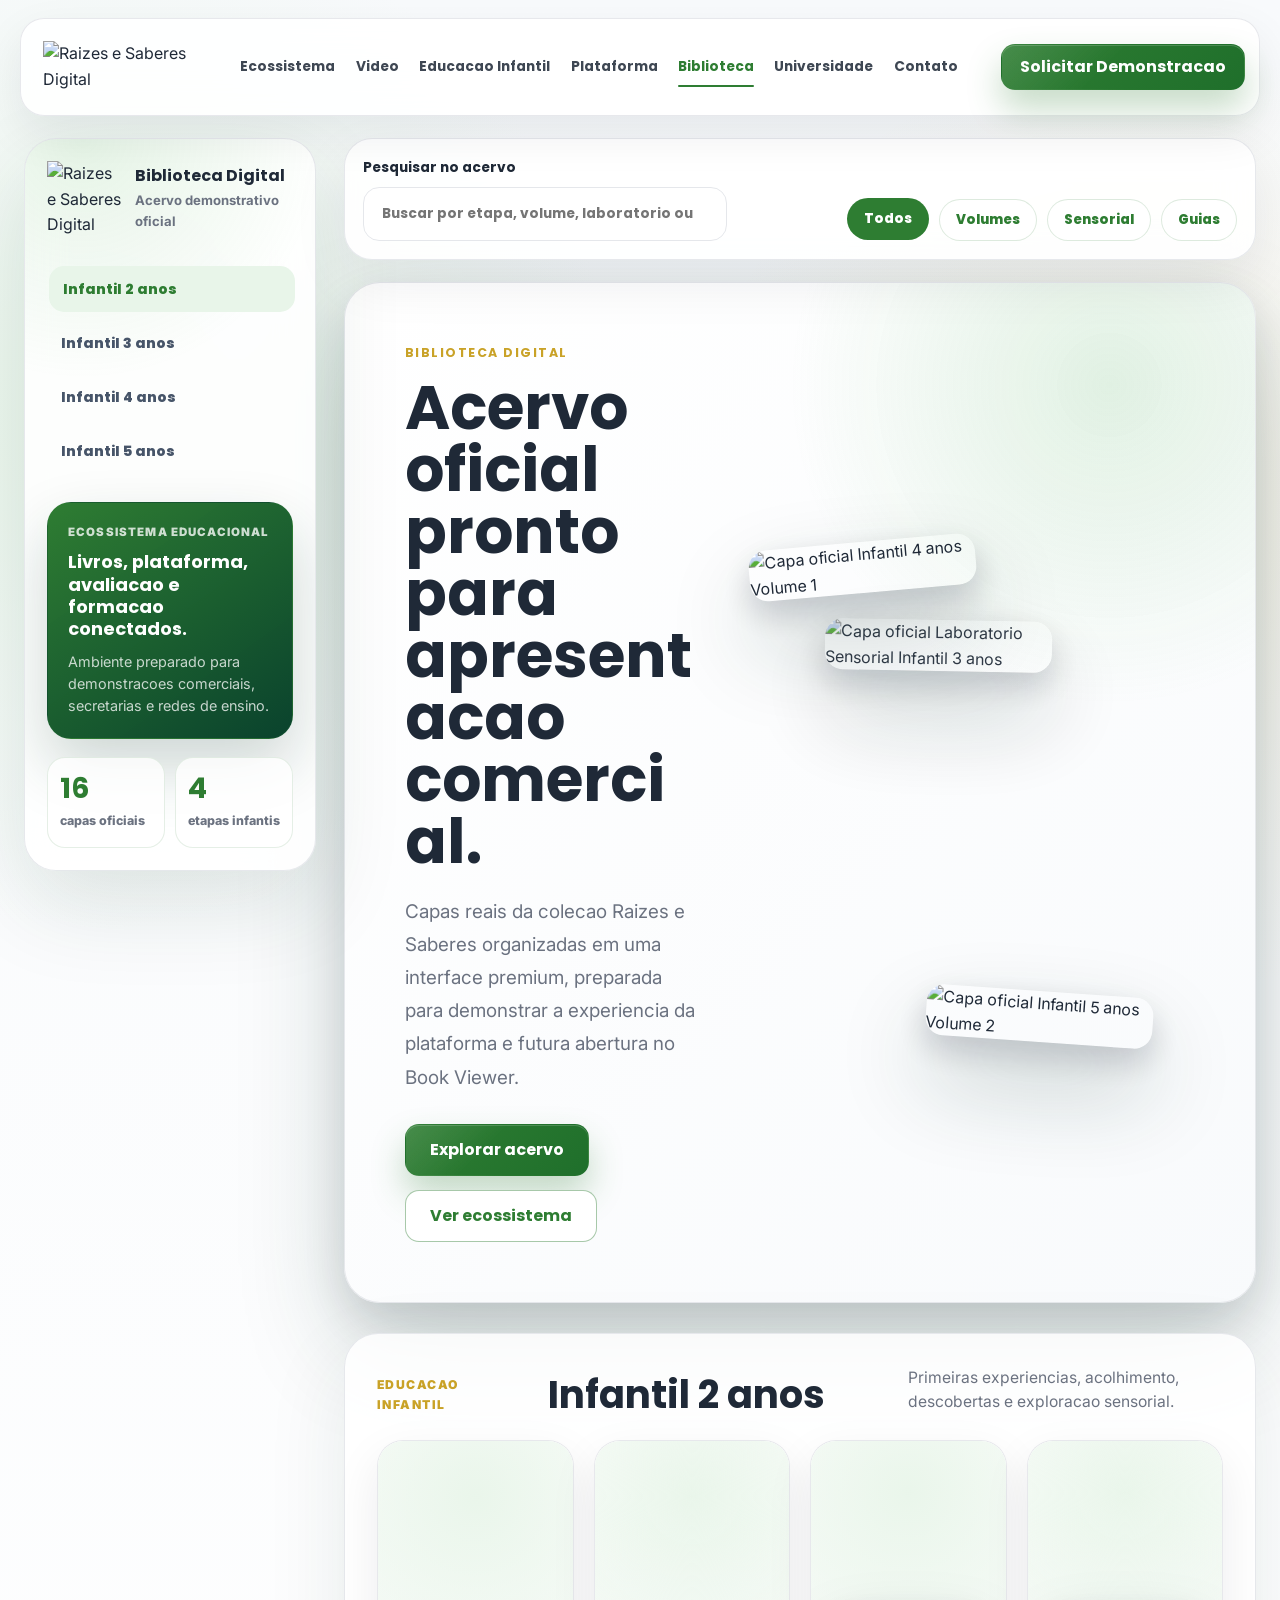
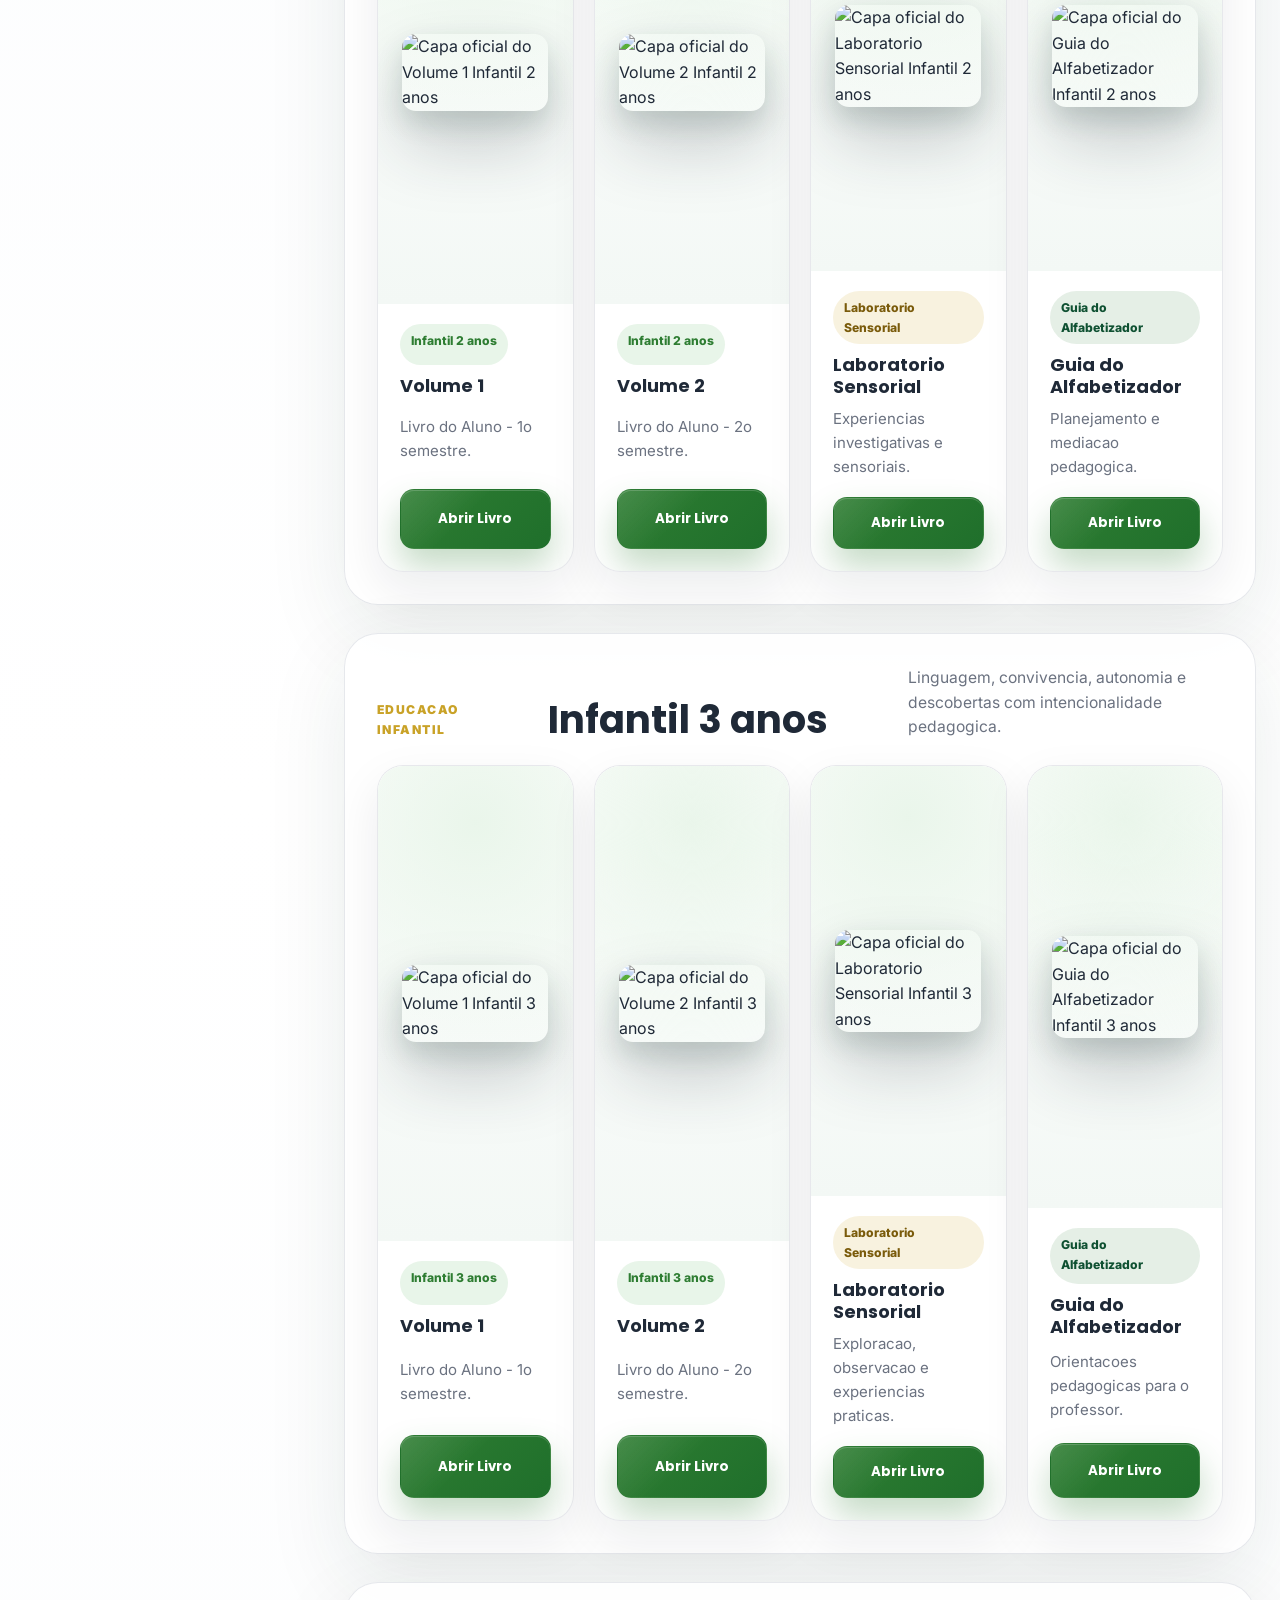
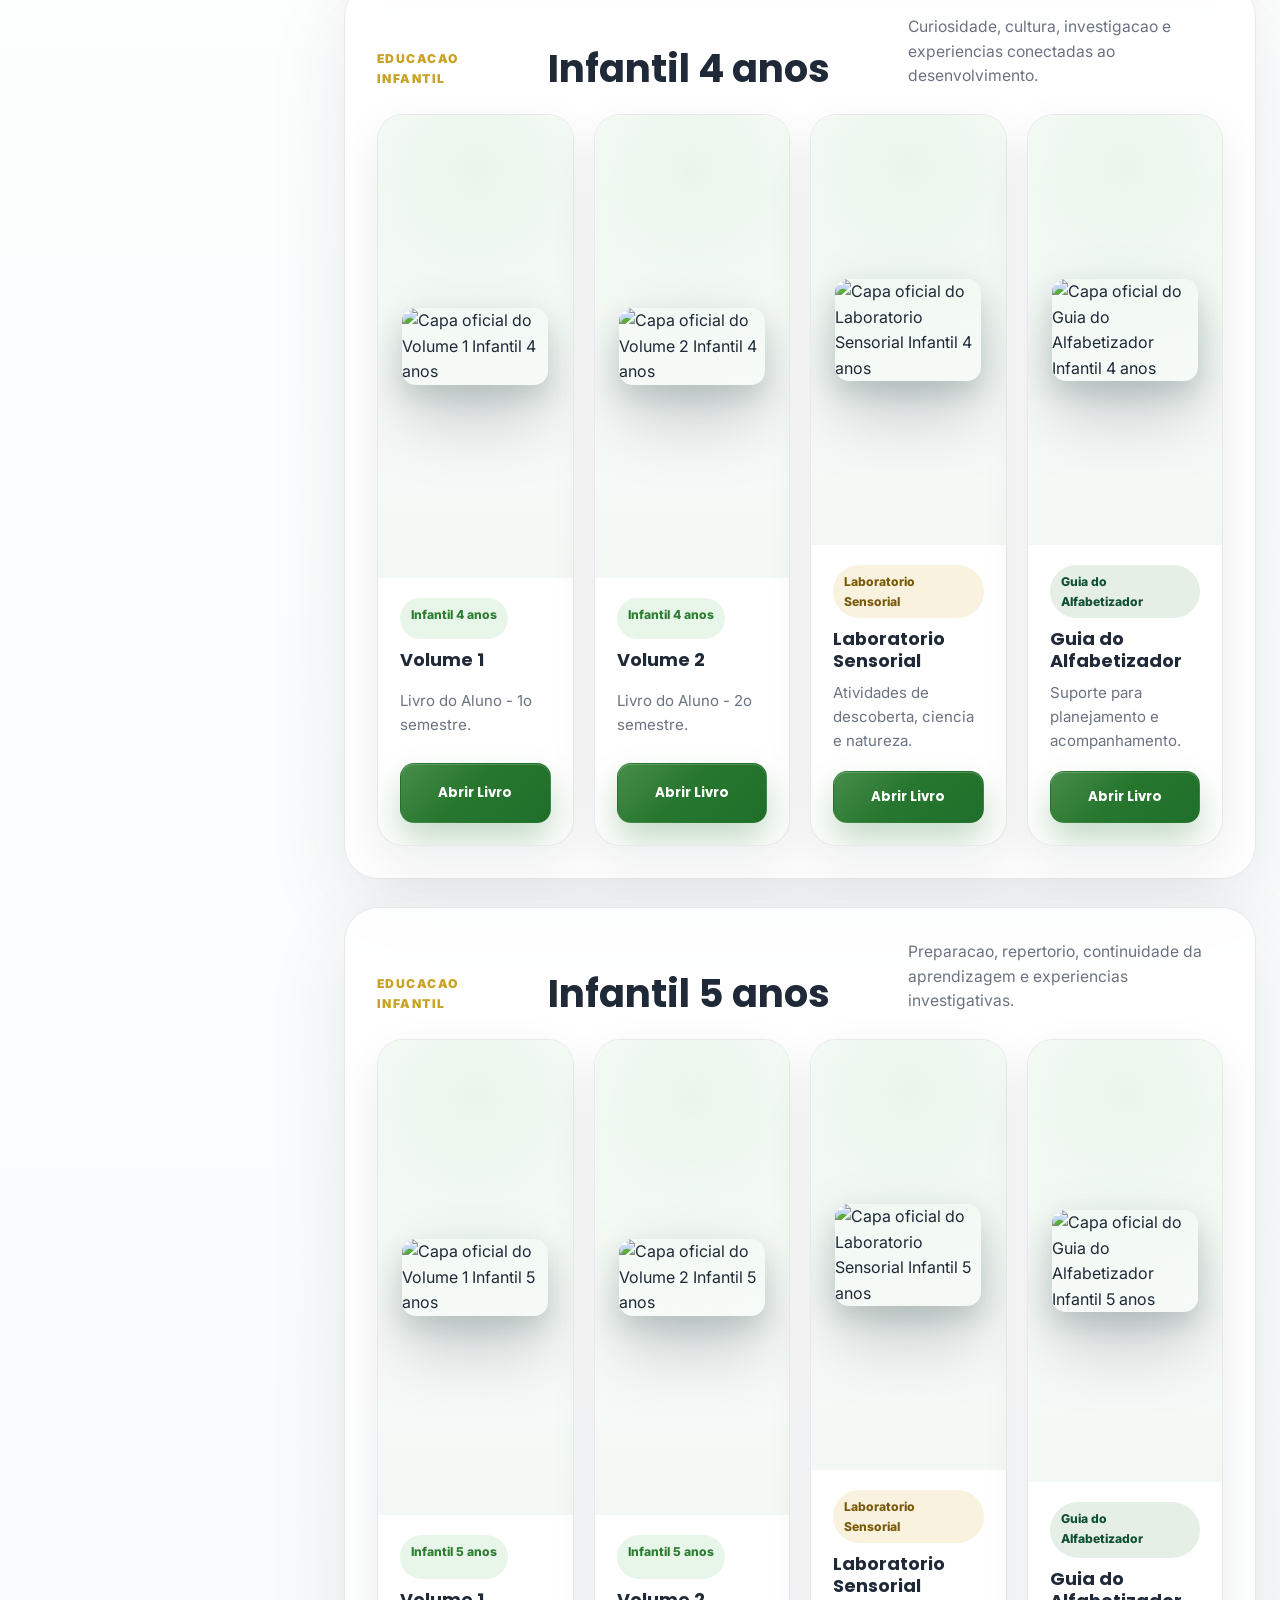
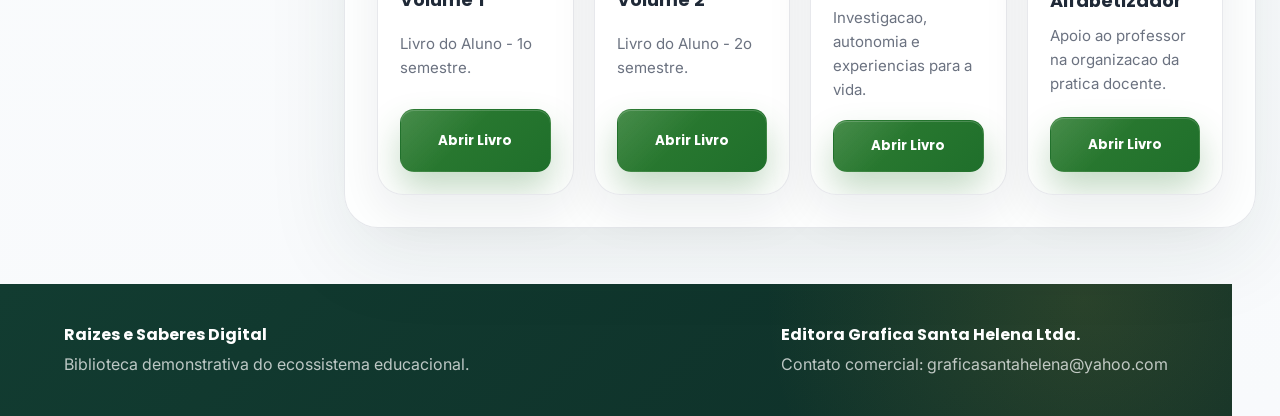
==== commit 2ec32aa6: "Add files via upload" ====
--- a/biblioteca.html
+++ b/biblioteca.html
@@ -5,13 +5,13 @@
     <meta name="viewport" content="width=device-width, initial-scale=1" />
     <meta
       name="description"
-      content="Biblioteca Digital demonstrativa do Ecossistema Educacional Raizes e Saberes, com acervo de Educacao Infantil e Laboratorio Sensorial."
+      content="Biblioteca Digital demonstrativa do Ecossistema Educacional Raizes e Saberes, com acervo oficial de Educacao Infantil."
     />
     <meta name="theme-color" content="#2E7D32" />
     <meta property="og:title" content="Biblioteca Digital | Raizes e Saberes" />
     <meta
       property="og:description"
-      content="Ambiente demonstrativo da Biblioteca Digital com capas oficiais e estrutura preparada para Book Viewer."
+      content="Ambiente premium da Biblioteca Digital com capas oficiais e estrutura preparada para Book Viewer."
     />
     <title>Biblioteca Digital | Raizes e Saberes</title>
     <link rel="preconnect" href="https://fonts.googleapis.com" />
@@ -22,7 +22,7 @@
     />
     <link rel="stylesheet" href="styles.css" />
   </head>
-  <body class="library-page">
+  <body class="library-page premium-library-page">
     <header class="site-header library-header" data-header>
       <a class="brand" href="index.html#inicio" aria-label="Raizes e Saberes">
         <img src="logo-raizes-e-saberes.png" alt="Raizes e Saberes Digital" />
@@ -36,6 +36,7 @@
 
       <nav class="site-nav" data-nav aria-label="Menu principal">
         <a href="index.html#ecossistema">Ecossistema</a>
+        <a href="index.html#video-institucional">Video</a>
         <a href="index.html#infantil">Educacao Infantil</a>
         <a href="index.html#plataforma">Plataforma</a>
         <a href="biblioteca.html" aria-current="page">Biblioteca</a>
@@ -46,282 +47,324 @@
       <a class="button primary nav-cta" href="index.html#contato">Solicitar Demonstracao</a>
     </header>
 
-    <main>
-      <section class="library-hero">
-        <div class="library-hero-copy">
-          <div class="trust-badge">
-            <span>Biblioteca demonstrativa do ecossistema</span>
-          </div>
-          <p class="eyebrow">Biblioteca Digital</p>
-          <h1>Acervo organizado para apresentar as colecoes oficiais Raizes e Saberes.</h1>
-          <p>
-            Um ambiente visual e funcional para demonstrar livros, guias, colecoes e a futura
-            integracao com o Book Viewer da plataforma.
-          </p>
+    <main class="library-app-shell">
+      <aside class="library-sidebar" aria-label="Navegacao da Biblioteca Digital">
+        <div class="library-sidebar-brand">
+          <img src="logo-raizes-e-saberes.png" alt="Raizes e Saberes Digital" />
+          <div>
+            <strong>Biblioteca Digital</strong>
+            <span>Acervo demonstrativo oficial</span>
+          </div>
         </div>
 
-        <div class="library-hero-panel" aria-label="Resumo do acervo">
+        <nav class="library-side-nav" aria-label="Colecoes">
+          <a href="#infantil-2" class="is-active">Infantil 2 anos</a>
+          <a href="#infantil-3">Infantil 3 anos</a>
+          <a href="#infantil-4">Infantil 4 anos</a>
+          <a href="#infantil-5">Infantil 5 anos</a>
+        </nav>
+
+        <div class="library-institutional-card">
+          <span>Ecossistema Educacional</span>
+          <strong>Livros, plataforma, avaliacao e formacao conectados.</strong>
+          <p>Ambiente preparado para demonstracoes comerciais, secretarias e redes de ensino.</p>
+        </div>
+
+        <div class="library-sidebar-metrics" aria-label="Resumo institucional">
           <div>
             <strong>16</strong>
-            <span>itens estruturados</span>
+            <span>capas oficiais</span>
           </div>
           <div>
             <strong>4</strong>
-            <span>capas oficiais integradas</span>
-          </div>
-          <div>
-            <strong>2</strong>
-            <span>colecoes iniciais</span>
+            <span>etapas infantis</span>
           </div>
         </div>
-      </section>
-
-      <section class="library-tools" aria-label="Ferramentas da biblioteca">
-        <label class="library-search">
-          <span>Pesquisar no acervo</span>
-          <input
-            type="search"
-            placeholder="Buscar por etapa, volume, guia ou colecao"
-            data-library-search
-          />
-        </label>
-
-        <div class="library-filters" aria-label="Filtros da biblioteca">
-          <button class="library-filter is-active" type="button" data-filter="all">Todos</button>
-          <button class="library-filter" type="button" data-filter="infantil">Educacao Infantil</button>
-          <button class="library-filter" type="button" data-filter="sensorial">Laboratorio Sensorial</button>
-          <button class="library-filter" type="button" data-filter="volume">Volumes</button>
-          <button class="library-filter" type="button" data-filter="guia">Guias</button>
+      </aside>
+
+      <section class="library-content" data-library-grid>
+        <div class="library-topbar">
+          <label class="library-search">
+            <span>Pesquisar no acervo</span>
+            <input
+              type="search"
+              placeholder="Buscar por etapa, volume, laboratorio ou guia"
+              data-library-search
+            />
+          </label>
+
+          <div class="library-filters" aria-label="Filtros da biblioteca">
+            <button class="library-filter is-active" type="button" data-filter="all">Todos</button>
+            <button class="library-filter" type="button" data-filter="volume">Volumes</button>
+            <button class="library-filter" type="button" data-filter="sensorial">Sensorial</button>
+            <button class="library-filter" type="button" data-filter="guia">Guias</button>
+          </div>
         </div>
-      </section>
-
-      <section class="library-section" aria-labelledby="educacao-infantil-title">
-        <div class="library-section-heading">
-          <p class="eyebrow">Educacao Infantil</p>
-          <h2 id="educacao-infantil-title">Colecoes por etapa</h2>
-          <p>
-            As capas oficiais disponiveis foram integradas como elemento visual principal do acervo,
-            organizando volumes, laboratorio sensorial e guias por etapa.
-          </p>
-        </div>
-
-        <div class="library-grid" data-library-grid>
-          <div class="library-stage-title">
-            <span>Educacao Infantil</span>
-            <h3>Infantil 2 anos</h3>
-          </div>
-
-          <article class="library-card" data-category="infantil volume oficial" data-title="Infantil 2 anos Volume 1">
-            <div class="library-cover has-cover">
-              <img src="assets/RAIZES_INFANTIL2_VOL1_BIBLIOTECA.webp" alt="Capa oficial do Volume 1 Infantil 2 anos" loading="lazy" />
+
+        <section class="library-command-center" aria-labelledby="library-title">
+          <div class="library-command-copy">
+            <p class="eyebrow">Biblioteca Digital</p>
+            <h1 id="library-title">Acervo oficial pronto para apresentacao comercial.</h1>
+            <p>
+              Capas reais da colecao Raizes e Saberes organizadas em uma interface premium,
+              preparada para demonstrar a experiencia da plataforma e futura abertura no Book Viewer.
+            </p>
+            <div class="library-command-actions">
+              <a class="button primary" href="#infantil-2">Explorar acervo</a>
+              <a class="button secondary" href="index.html#video-institucional">Ver ecossistema</a>
             </div>
-            <div class="library-card-body">
-              <span class="library-tag">Infantil 2 anos</span>
-              <h3>Volume 1</h3>
-              <p>Livro do Aluno para apresentacao comercial da etapa.</p>
-              <button class="button primary book-open-button" type="button" data-book-viewer>Abrir Livro</button>
-            </div>
-          </article>
-
-          <article class="library-card" data-category="infantil volume oficial" data-title="Infantil 2 anos Volume 2">
-            <div class="library-cover has-cover">
-              <img src="assets/RAIZES_INFANTIL2_VOL2_BIBLIOTECA.webp" alt="Capa oficial do Volume 2 Infantil 2 anos" loading="lazy" />
-            </div>
-            <div class="library-card-body">
-              <span class="library-tag">Infantil 2 anos</span>
-              <h3>Volume 2</h3>
-              <p>Continuidade da colecao para uso na biblioteca digital.</p>
-              <button class="button primary book-open-button" type="button" data-book-viewer>Abrir Livro</button>
-            </div>
-          </article>
-
-          <article class="library-card" data-category="infantil sensorial oficial" data-title="Infantil 2 anos Laboratorio Sensorial">
-            <div class="library-cover has-cover">
-              <img src="assets/RAIZES_LAB_SENSORIAL_INFANTIL2_BIBLIOTECA.webp" alt="Capa oficial do Laboratorio Sensorial Infantil 2 anos" loading="lazy" />
-            </div>
-            <div class="library-card-body">
-              <span class="library-tag gold">Laboratorio Sensorial</span>
-              <h3>Laboratorio Sensorial</h3>
-              <p>Experiencias exploratorias integradas a etapa Infantil 2 anos.</p>
-              <button class="button primary book-open-button" type="button" data-book-viewer>Abrir Livro</button>
-            </div>
-          </article>
-
-          <article class="library-card" data-category="infantil guia oficial" data-title="Infantil 2 anos Guia do Alfabetizador">
-            <div class="library-cover has-cover">
-              <img src="assets/RAIZES_GUIA_ALFABETIZADOR_INFANTIL2_BIBLIOTECA.webp" alt="Capa oficial do Guia do Alfabetizador Infantil 2 anos" loading="lazy" />
-            </div>
-            <div class="library-card-body">
-              <span class="library-tag">Infantil 2 anos</span>
-              <h3>Guia do Alfabetizador</h3>
-              <p>Material de apoio para planejamento e mediacao pedagogica.</p>
-              <button class="button primary book-open-button" type="button" data-book-viewer>Abrir Livro</button>
-            </div>
-          </article>
-
-          <div class="library-stage-title">
-            <span>Educacao Infantil</span>
-            <h3>Infantil 3 anos</h3>
-          </div>
-
-          <article class="library-card" data-category="infantil volume oficial" data-title="Infantil 3 anos Volume 1">
-            <div class="library-cover has-cover">
-              <img src="assets/RAIZES_INFANTIL3_VOL1_BIBLIOTECA.webp" alt="Capa oficial do Volume 1 Infantil 3 anos" loading="lazy" />
-            </div>
-            <div class="library-card-body">
-              <span class="library-tag">Infantil 3 anos</span>
-              <h3>Volume 1</h3>
-              <p>Livro do Aluno para apresentacao comercial da etapa.</p>
-              <button class="button primary book-open-button" type="button" data-book-viewer>Abrir Livro</button>
-            </div>
-          </article>
-
-          <article class="library-card" data-category="infantil volume oficial" data-title="Infantil 3 anos Volume 2">
-            <div class="library-cover has-cover">
-              <img src="assets/RAIZES_INFANTIL3_VOL2_BIBLIOTECA.webp" alt="Capa oficial do Volume 2 Infantil 3 anos" loading="lazy" />
-            </div>
-            <div class="library-card-body">
-              <span class="library-tag">Infantil 3 anos</span>
-              <h3>Volume 2</h3>
-              <p>Continuidade da colecao para uso na biblioteca digital.</p>
-              <button class="button primary book-open-button" type="button" data-book-viewer>Abrir Livro</button>
-            </div>
-          </article>
-
-          <article class="library-card" data-category="infantil sensorial oficial" data-title="Infantil 3 anos Laboratorio Sensorial">
-            <div class="library-cover has-cover">
-              <img src="assets/RAIZES_LAB_SENSORIAL_INFANTIL3_BIBLIOTECA.webp" alt="Capa oficial do Laboratorio Sensorial Infantil 3 anos" loading="lazy" />
-            </div>
-            <div class="library-card-body">
-              <span class="library-tag gold">Laboratorio Sensorial</span>
-              <h3>Laboratorio Sensorial</h3>
-              <p>Experiencias exploratorias integradas a etapa Infantil 3 anos.</p>
-              <button class="button primary book-open-button" type="button" data-book-viewer>Abrir Livro</button>
-            </div>
-          </article>
-
-          <article class="library-card" data-category="infantil guia oficial" data-title="Infantil 3 anos Guia do Alfabetizador">
-            <div class="library-cover has-cover">
-              <img src="assets/RAIZES_GUIA_ALFABETIZADOR_INFANTIL3_BIBLIOTECA.webp" alt="Capa oficial do Guia do Alfabetizador Infantil 3 anos" loading="lazy" />
-            </div>
-            <div class="library-card-body">
-              <span class="library-tag">Infantil 3 anos</span>
-              <h3>Guia do Alfabetizador</h3>
-              <p>Material de apoio para planejamento e mediacao pedagogica.</p>
-              <button class="button primary book-open-button" type="button" data-book-viewer>Abrir Livro</button>
-            </div>
-          </article>
-
-          <div class="library-stage-title">
-            <span>Educacao Infantil</span>
-            <h3>Infantil 4 anos</h3>
-          </div>
-
-          <article class="library-card" data-category="infantil volume oficial" data-title="Infantil 4 anos Volume 1">
-            <div class="library-cover has-cover">
-              <img src="assets/RAIZES_INFANTIL4_VOL1_BIBLIOTECA.webp" alt="Capa oficial do Volume 1 Infantil 4 anos" loading="lazy" />
-            </div>
-            <div class="library-card-body">
-              <span class="library-tag">Infantil 4 anos</span>
-              <h3>Volume 1</h3>
-              <p>Livro do Aluno para apresentacao comercial da etapa.</p>
-              <button class="button primary book-open-button" type="button" data-book-viewer>Abrir Livro</button>
-            </div>
-          </article>
-
-          <article class="library-card" data-category="infantil volume oficial" data-title="Infantil 4 anos Volume 2">
-            <div class="library-cover has-cover">
-              <img src="assets/RAIZES_INFANTIL4_VOL2_BIBLIOTECA.webp" alt="Capa oficial do Volume 2 Infantil 4 anos" loading="lazy" />
-            </div>
-            <div class="library-card-body">
-              <span class="library-tag">Infantil 4 anos</span>
-              <h3>Volume 2</h3>
-              <p>Continuidade da colecao para uso na biblioteca digital.</p>
-              <button class="button primary book-open-button" type="button" data-book-viewer>Abrir Livro</button>
-            </div>
-          </article>
-
-          <article class="library-card" data-category="infantil sensorial oficial" data-title="Infantil 4 anos Laboratorio Sensorial">
-            <div class="library-cover has-cover">
-              <img src="assets/RAIZES_LAB_SENSORIAL_INFANTIL4_BIBLIOTECA.webp" alt="Capa oficial do Laboratorio Sensorial Infantil 4 anos" loading="lazy" />
-            </div>
-            <div class="library-card-body">
-              <span class="library-tag gold">Laboratorio Sensorial</span>
-              <h3>Laboratorio Sensorial</h3>
-              <p>Experiencias exploratorias integradas a etapa Infantil 4 anos.</p>
-              <button class="button primary book-open-button" type="button" data-book-viewer>Abrir Livro</button>
-            </div>
-          </article>
-
-          <article class="library-card" data-category="infantil guia oficial" data-title="Infantil 4 anos Guia do Alfabetizador">
-            <div class="library-cover has-cover">
-              <img src="assets/RAIZES_GUIA_ALFABETIZADOR_INFANTIL4_BIBLIOTECA.webp" alt="Capa oficial do Guia do Alfabetizador Infantil 4 anos" loading="lazy" />
-            </div>
-            <div class="library-card-body">
-              <span class="library-tag">Infantil 4 anos</span>
-              <h3>Guia do Alfabetizador</h3>
-              <p>Material de apoio para planejamento e mediacao pedagogica.</p>
-              <button class="button primary book-open-button" type="button" data-book-viewer>Abrir Livro</button>
-            </div>
-          </article>
-
-          <div class="library-stage-title">
-            <span>Educacao Infantil</span>
-            <h3>Infantil 5 anos</h3>
-          </div>
-
-          <article class="library-card" data-category="infantil volume oficial" data-title="Infantil 5 anos Volume 1">
-            <div class="library-cover has-cover">
-              <img src="assets/RAIZES_INFANTIL5_VOL1_BIBLIOTECA.webp" alt="Capa oficial do Volume 1 Infantil 5 anos" loading="lazy" />
-            </div>
-            <div class="library-card-body">
-              <span class="library-tag">Infantil 5 anos</span>
-              <h3>Volume 1</h3>
-              <p>Livro do Aluno para apresentacao comercial da etapa.</p>
-              <button class="button primary book-open-button" type="button" data-book-viewer>Abrir Livro</button>
-            </div>
-          </article>
-
-          <article class="library-card" data-category="infantil volume oficial" data-title="Infantil 5 anos Volume 2">
-            <div class="library-cover has-cover">
-              <img src="assets/RAIZES_INFANTIL5_VOL2_BIBLIOTECA.webp" alt="Capa oficial do Volume 2 Infantil 5 anos" loading="lazy" />
-            </div>
-            <div class="library-card-body">
-              <span class="library-tag">Infantil 5 anos</span>
-              <h3>Volume 2</h3>
-              <p>Continuidade da colecao para uso na biblioteca digital.</p>
-              <button class="button primary book-open-button" type="button" data-book-viewer>Abrir Livro</button>
-            </div>
-          </article>
-
-          <article class="library-card" data-category="infantil sensorial oficial" data-title="Infantil 5 anos Laboratorio Sensorial">
-            <div class="library-cover has-cover">
-              <img src="assets/RAIZES_LAB_SENSORIAL_INFANTIL5_BIBLIOTECA.webp" alt="Capa oficial do Laboratorio Sensorial Infantil 5 anos" loading="lazy" />
-            </div>
-            <div class="library-card-body">
-              <span class="library-tag gold">Laboratorio Sensorial</span>
-              <h3>Laboratorio Sensorial</h3>
-              <p>Experiencias exploratorias integradas a etapa Infantil 5 anos.</p>
-              <button class="button primary book-open-button" type="button" data-book-viewer>Abrir Livro</button>
-            </div>
-          </article>
-
-          <article class="library-card" data-category="infantil guia oficial" data-title="Infantil 5 anos Guia do Alfabetizador">
-            <div class="library-cover has-cover">
-              <img src="assets/RAIZES_GUIA_ALFABETIZADOR_INFANTIL5_BIBLIOTECA.webp" alt="Capa oficial do Guia do Alfabetizador Infantil 5 anos" loading="lazy" />
-            </div>
-            <div class="library-card-body">
-              <span class="library-tag">Infantil 5 anos</span>
-              <h3>Guia do Alfabetizador</h3>
-              <p>Material de apoio para planejamento e mediacao pedagogica.</p>
-              <button class="button primary book-open-button" type="button" data-book-viewer>Abrir Livro</button>
-            </div>
-          </article>
-        </div>
+          </div>
+
+          <div class="library-featured-stack" aria-label="Destaque da Biblioteca Digital">
+            <img
+              src="assets/RAIZES_INFANTIL5_VOL2_BIBLIOTECA.webp"
+              alt="Capa oficial Infantil 5 anos Volume 2"
+              loading="eager"
+            />
+            <img
+              src="assets/RAIZES_INFANTIL4_VOL1_BIBLIOTECA.webp"
+              alt="Capa oficial Infantil 4 anos Volume 1"
+              loading="eager"
+            />
+            <img
+              src="assets/RAIZES_LAB_SENSORIAL_INFANTIL3_BIBLIOTECA.webp"
+              alt="Capa oficial Laboratorio Sensorial Infantil 3 anos"
+              loading="eager"
+            />
+          </div>
+        </section>
 
         <p class="library-empty" data-library-empty hidden>
           Nenhum livro encontrado para esta pesquisa. Ajuste os filtros para visualizar o acervo.
         </p>
+
+        <section class="library-shelf" id="infantil-2" data-library-shelf>
+          <div class="library-shelf-heading">
+            <span>Educacao Infantil</span>
+            <h2>Infantil 2 anos</h2>
+            <p>Primeiras experiencias, acolhimento, descobertas e exploracao sensorial.</p>
+          </div>
+          <div class="library-rail">
+            <article class="library-card" data-category="infantil volume oficial" data-title="Infantil 2 anos Volume 1">
+              <div class="library-cover has-cover">
+                <img src="assets/RAIZES_INFANTIL2_VOL1_BIBLIOTECA.webp" alt="Capa oficial do Volume 1 Infantil 2 anos" loading="lazy" />
+              </div>
+              <div class="library-card-body">
+                <span class="library-tag">Infantil 2 anos</span>
+                <h3>Volume 1</h3>
+                <p>Livro do Aluno - 1o semestre.</p>
+                <button class="button primary book-open-button" type="button" data-book-viewer>Abrir Livro</button>
+              </div>
+            </article>
+
+            <article class="library-card" data-category="infantil volume oficial" data-title="Infantil 2 anos Volume 2">
+              <div class="library-cover has-cover">
+                <img src="assets/RAIZES_INFANTIL2_VOL2_BIBLIOTECA.webp" alt="Capa oficial do Volume 2 Infantil 2 anos" loading="lazy" />
+              </div>
+              <div class="library-card-body">
+                <span class="library-tag">Infantil 2 anos</span>
+                <h3>Volume 2</h3>
+                <p>Livro do Aluno - 2o semestre.</p>
+                <button class="button primary book-open-button" type="button" data-book-viewer>Abrir Livro</button>
+              </div>
+            </article>
+
+            <article class="library-card" data-category="infantil sensorial oficial" data-title="Infantil 2 anos Laboratorio Sensorial">
+              <div class="library-cover has-cover">
+                <img src="assets/RAIZES_LAB_SENSORIAL_INFANTIL2_BIBLIOTECA.webp" alt="Capa oficial do Laboratorio Sensorial Infantil 2 anos" loading="lazy" />
+              </div>
+              <div class="library-card-body">
+                <span class="library-tag gold">Laboratorio Sensorial</span>
+                <h3>Laboratorio Sensorial</h3>
+                <p>Experiencias investigativas e sensoriais.</p>
+                <button class="button primary book-open-button" type="button" data-book-viewer>Abrir Livro</button>
+              </div>
+            </article>
+
+            <article class="library-card" data-category="infantil guia oficial" data-title="Infantil 2 anos Guia do Alfabetizador">
+              <div class="library-cover has-cover">
+                <img src="assets/RAIZES_GUIA_ALFABETIZADOR_INFANTIL2_BIBLIOTECA.webp" alt="Capa oficial do Guia do Alfabetizador Infantil 2 anos" loading="lazy" />
+              </div>
+              <div class="library-card-body">
+                <span class="library-tag emerald">Guia do Alfabetizador</span>
+                <h3>Guia do Alfabetizador</h3>
+                <p>Planejamento e mediacao pedagogica.</p>
+                <button class="button primary book-open-button" type="button" data-book-viewer>Abrir Livro</button>
+              </div>
+            </article>
+          </div>
+        </section>
+
+        <section class="library-shelf" id="infantil-3" data-library-shelf>
+          <div class="library-shelf-heading">
+            <span>Educacao Infantil</span>
+            <h2>Infantil 3 anos</h2>
+            <p>Linguagem, convivencia, autonomia e descobertas com intencionalidade pedagogica.</p>
+          </div>
+          <div class="library-rail">
+            <article class="library-card" data-category="infantil volume oficial" data-title="Infantil 3 anos Volume 1">
+              <div class="library-cover has-cover">
+                <img src="assets/RAIZES_INFANTIL3_VOL1_BIBLIOTECA.webp" alt="Capa oficial do Volume 1 Infantil 3 anos" loading="lazy" />
+              </div>
+              <div class="library-card-body">
+                <span class="library-tag">Infantil 3 anos</span>
+                <h3>Volume 1</h3>
+                <p>Livro do Aluno - 1o semestre.</p>
+                <button class="button primary book-open-button" type="button" data-book-viewer>Abrir Livro</button>
+              </div>
+            </article>
+
+            <article class="library-card" data-category="infantil volume oficial" data-title="Infantil 3 anos Volume 2">
+              <div class="library-cover has-cover">
+                <img src="assets/RAIZES_INFANTIL3_VOL2_BIBLIOTECA.webp" alt="Capa oficial do Volume 2 Infantil 3 anos" loading="lazy" />
+              </div>
+              <div class="library-card-body">
+                <span class="library-tag">Infantil 3 anos</span>
+                <h3>Volume 2</h3>
+                <p>Livro do Aluno - 2o semestre.</p>
+                <button class="button primary book-open-button" type="button" data-book-viewer>Abrir Livro</button>
+              </div>
+            </article>
+
+            <article class="library-card" data-category="infantil sensorial oficial" data-title="Infantil 3 anos Laboratorio Sensorial">
+              <div class="library-cover has-cover">
+                <img src="assets/RAIZES_LAB_SENSORIAL_INFANTIL3_BIBLIOTECA.webp" alt="Capa oficial do Laboratorio Sensorial Infantil 3 anos" loading="lazy" />
+              </div>
+              <div class="library-card-body">
+                <span class="library-tag gold">Laboratorio Sensorial</span>
+                <h3>Laboratorio Sensorial</h3>
+                <p>Exploracao, observacao e experiencias praticas.</p>
+                <button class="button primary book-open-button" type="button" data-book-viewer>Abrir Livro</button>
+              </div>
+            </article>
+
+            <article class="library-card" data-category="infantil guia oficial" data-title="Infantil 3 anos Guia do Alfabetizador">
+              <div class="library-cover has-cover">
+                <img src="assets/RAIZES_GUIA_ALFABETIZADOR_INFANTIL3_BIBLIOTECA.webp" alt="Capa oficial do Guia do Alfabetizador Infantil 3 anos" loading="lazy" />
+              </div>
+              <div class="library-card-body">
+                <span class="library-tag emerald">Guia do Alfabetizador</span>
+                <h3>Guia do Alfabetizador</h3>
+                <p>Orientacoes pedagogicas para o professor.</p>
+                <button class="button primary book-open-button" type="button" data-book-viewer>Abrir Livro</button>
+              </div>
+            </article>
+          </div>
+        </section>
+
+        <section class="library-shelf" id="infantil-4" data-library-shelf>
+          <div class="library-shelf-heading">
+            <span>Educacao Infantil</span>
+            <h2>Infantil 4 anos</h2>
+            <p>Curiosidade, cultura, investigacao e experiencias conectadas ao desenvolvimento.</p>
+          </div>
+          <div class="library-rail">
+            <article class="library-card" data-category="infantil volume oficial" data-title="Infantil 4 anos Volume 1">
+              <div class="library-cover has-cover">
+                <img src="assets/RAIZES_INFANTIL4_VOL1_BIBLIOTECA.webp" alt="Capa oficial do Volume 1 Infantil 4 anos" loading="lazy" />
+              </div>
+              <div class="library-card-body">
+                <span class="library-tag">Infantil 4 anos</span>
+                <h3>Volume 1</h3>
+                <p>Livro do Aluno - 1o semestre.</p>
+                <button class="button primary book-open-button" type="button" data-book-viewer>Abrir Livro</button>
+              </div>
+            </article>
+
+            <article class="library-card" data-category="infantil volume oficial" data-title="Infantil 4 anos Volume 2">
+              <div class="library-cover has-cover">
+                <img src="assets/RAIZES_INFANTIL4_VOL2_BIBLIOTECA.webp" alt="Capa oficial do Volume 2 Infantil 4 anos" loading="lazy" />
+              </div>
+              <div class="library-card-body">
+                <span class="library-tag">Infantil 4 anos</span>
+                <h3>Volume 2</h3>
+                <p>Livro do Aluno - 2o semestre.</p>
+                <button class="button primary book-open-button" type="button" data-book-viewer>Abrir Livro</button>
+              </div>
+            </article>
+
+            <article class="library-card" data-category="infantil sensorial oficial" data-title="Infantil 4 anos Laboratorio Sensorial">
+              <div class="library-cover has-cover">
+                <img src="assets/RAIZES_LAB_SENSORIAL_INFANTIL4_BIBLIOTECA.webp" alt="Capa oficial do Laboratorio Sensorial Infantil 4 anos" loading="lazy" />
+              </div>
+              <div class="library-card-body">
+                <span class="library-tag gold">Laboratorio Sensorial</span>
+                <h3>Laboratorio Sensorial</h3>
+                <p>Atividades de descoberta, ciencia e natureza.</p>
+                <button class="button primary book-open-button" type="button" data-book-viewer>Abrir Livro</button>
+              </div>
+            </article>
+
+            <article class="library-card" data-category="infantil guia oficial" data-title="Infantil 4 anos Guia do Alfabetizador">
+              <div class="library-cover has-cover">
+                <img src="assets/RAIZES_GUIA_ALFABETIZADOR_INFANTIL4_BIBLIOTECA.webp" alt="Capa oficial do Guia do Alfabetizador Infantil 4 anos" loading="lazy" />
+              </div>
+              <div class="library-card-body">
+                <span class="library-tag emerald">Guia do Alfabetizador</span>
+                <h3>Guia do Alfabetizador</h3>
+                <p>Suporte para planejamento e acompanhamento.</p>
+                <button class="button primary book-open-button" type="button" data-book-viewer>Abrir Livro</button>
+              </div>
+            </article>
+          </div>
+        </section>
+
+        <section class="library-shelf" id="infantil-5" data-library-shelf>
+          <div class="library-shelf-heading">
+            <span>Educacao Infantil</span>
+            <h2>Infantil 5 anos</h2>
+            <p>Preparacao, repertorio, continuidade da aprendizagem e experiencias investigativas.</p>
+          </div>
+          <div class="library-rail">
+            <article class="library-card" data-category="infantil volume oficial" data-title="Infantil 5 anos Volume 1">
+              <div class="library-cover has-cover">
+                <img src="assets/RAIZES_INFANTIL5_VOL1_BIBLIOTECA.webp" alt="Capa oficial do Volume 1 Infantil 5 anos" loading="lazy" />
+              </div>
+              <div class="library-card-body">
+                <span class="library-tag">Infantil 5 anos</span>
+                <h3>Volume 1</h3>
+                <p>Livro do Aluno - 1o semestre.</p>
+                <button class="button primary book-open-button" type="button" data-book-viewer>Abrir Livro</button>
+              </div>
+            </article>
+
+            <article class="library-card" data-category="infantil volume oficial" data-title="Infantil 5 anos Volume 2">
+              <div class="library-cover has-cover">
+                <img src="assets/RAIZES_INFANTIL5_VOL2_BIBLIOTECA.webp" alt="Capa oficial do Volume 2 Infantil 5 anos" loading="lazy" />
+              </div>
+              <div class="library-card-body">
+                <span class="library-tag">Infantil 5 anos</span>
+                <h3>Volume 2</h3>
+                <p>Livro do Aluno - 2o semestre.</p>
+                <button class="button primary book-open-button" type="button" data-book-viewer>Abrir Livro</button>
+              </div>
+            </article>
+
+            <article class="library-card" data-category="infantil sensorial oficial" data-title="Infantil 5 anos Laboratorio Sensorial">
+              <div class="library-cover has-cover">
+                <img src="assets/RAIZES_LAB_SENSORIAL_INFANTIL5_BIBLIOTECA.webp" alt="Capa oficial do Laboratorio Sensorial Infantil 5 anos" loading="lazy" />
+              </div>
+              <div class="library-card-body">
+                <span class="library-tag gold">Laboratorio Sensorial</span>
+                <h3>Laboratorio Sensorial</h3>
+                <p>Investigacao, autonomia e experiencias para a vida.</p>
+                <button class="button primary book-open-button" type="button" data-book-viewer>Abrir Livro</button>
+              </div>
+            </article>
+
+            <article class="library-card" data-category="infantil guia oficial" data-title="Infantil 5 anos Guia do Alfabetizador">
+              <div class="library-cover has-cover">
+                <img src="assets/RAIZES_GUIA_ALFABETIZADOR_INFANTIL5_BIBLIOTECA.webp" alt="Capa oficial do Guia do Alfabetizador Infantil 5 anos" loading="lazy" />
+              </div>
+              <div class="library-card-body">
+                <span class="library-tag emerald">Guia do Alfabetizador</span>
+                <h3>Guia do Alfabetizador</h3>
+                <p>Apoio ao professor na organizacao da pratica docente.</p>
+                <button class="button primary book-open-button" type="button" data-book-viewer>Abrir Livro</button>
+              </div>
+            </article>
+          </div>
+        </section>
       </section>
     </main>
 
@@ -331,14 +374,14 @@
         <p class="eyebrow">Book Viewer</p>
         <h2 id="book-modal-title">Livro preparado para abertura digital</h2>
         <p>
-          Este botao ja esta conectado ao fluxo demonstrativo. Na integracao definitiva, esta acao
-          abrira o arquivo oficial no leitor digital da plataforma.
+          Este fluxo demonstrativo ja esta pronto para receber os arquivos oficiais. Na integracao
+          definitiva, esta acao abrira o livro no leitor digital da plataforma.
         </p>
         <button class="button primary" type="button" data-book-modal-close>Entendi</button>
       </div>
     </div>
 
-    <footer class="site-footer">
+    <footer class="site-footer library-footer">
       <div>
         <strong>Raizes e Saberes Digital</strong>
         <span>Biblioteca demonstrativa do ecossistema educacional.</span>
--- a/styles.css
+++ b/styles.css
@@ -21,6 +21,492 @@
   --container: 1280px;
 }
 
+/* Biblioteca Digital Premium V1 */
+.premium-library-page {
+  min-height: 100vh;
+  background:
+    radial-gradient(circle at 7% 10%, rgba(232, 245, 233, 0.95), transparent 26rem),
+    radial-gradient(circle at 92% 6%, rgba(212, 175, 55, 0.13), transparent 30rem),
+    linear-gradient(135deg, #f8fafc 0%, #ffffff 45%, #edf7ef 100%);
+}
+
+.library-app-shell {
+  display: grid;
+  grid-template-columns: 292px minmax(0, 1fr);
+  gap: 28px;
+  width: min(1480px, calc(100% - 48px));
+  margin: 0 auto;
+  padding: 138px 0 56px;
+}
+
+.library-sidebar {
+  position: sticky;
+  top: 132px;
+  align-self: start;
+  display: grid;
+  gap: 18px;
+  max-height: calc(100vh - 156px);
+  overflow: auto;
+  padding: 22px;
+  border: 1px solid rgba(229, 231, 235, 0.94);
+  border-radius: 32px;
+  background:
+    radial-gradient(circle at 20% 0%, rgba(102, 187, 106, 0.16), transparent 15rem),
+    rgba(255, 255, 255, 0.88);
+  box-shadow: 0 34px 90px rgba(17, 54, 45, 0.12);
+  backdrop-filter: blur(18px);
+}
+
+.library-sidebar-brand {
+  display: grid;
+  grid-template-columns: 74px 1fr;
+  gap: 14px;
+  align-items: center;
+}
+
+.library-sidebar-brand img {
+  width: 74px;
+  height: auto;
+}
+
+.library-sidebar-brand strong,
+.library-sidebar-brand span {
+  display: block;
+}
+
+.library-sidebar-brand strong {
+  color: var(--text);
+  font-family: Poppins, Inter, system-ui, sans-serif;
+  font-size: 1rem;
+  line-height: 1.15;
+}
+
+.library-sidebar-brand span {
+  margin-top: 4px;
+  color: var(--muted);
+  font-size: 0.82rem;
+  font-weight: 700;
+}
+
+.library-side-nav {
+  display: grid;
+  gap: 8px;
+  padding: 10px 0;
+}
+
+.library-side-nav a {
+  display: flex;
+  align-items: center;
+  min-height: 46px;
+  padding: 0 14px;
+  border-radius: 15px;
+  color: #475569;
+  font-family: Poppins, Inter, system-ui, sans-serif;
+  font-size: 0.88rem;
+  font-weight: 800;
+  text-decoration: none;
+  transition: background 0.22s ease, color 0.22s ease, transform 0.22s ease;
+}
+
+.library-side-nav a:hover,
+.library-side-nav a.is-active {
+  color: var(--green);
+  background: var(--green-soft);
+  transform: translateX(2px);
+}
+
+.library-institutional-card {
+  display: grid;
+  gap: 10px;
+  padding: 20px;
+  border: 1px solid rgba(46, 125, 50, 0.16);
+  border-radius: 24px;
+  background:
+    linear-gradient(145deg, rgba(46, 125, 50, 0.94), rgba(8, 64, 45, 0.96)),
+    var(--green);
+  box-shadow: 0 28px 62px rgba(17, 54, 45, 0.2);
+}
+
+.library-institutional-card span {
+  color: rgba(255, 255, 255, 0.78);
+  font-size: 0.72rem;
+  font-weight: 900;
+  letter-spacing: 0.1em;
+  text-transform: uppercase;
+}
+
+.library-institutional-card strong {
+  color: var(--white);
+  font-family: Poppins, Inter, system-ui, sans-serif;
+  font-size: 1.12rem;
+  line-height: 1.25;
+}
+
+.library-institutional-card p {
+  margin: 0;
+  color: rgba(255, 255, 255, 0.76);
+  font-size: 0.9rem;
+  line-height: 1.55;
+}
+
+.library-sidebar-metrics {
+  display: grid;
+  grid-template-columns: 1fr 1fr;
+  gap: 10px;
+}
+
+.library-sidebar-metrics div {
+  padding: 16px 12px;
+  border: 1px solid rgba(46, 125, 50, 0.12);
+  border-radius: 18px;
+  background: rgba(255, 255, 255, 0.8);
+}
+
+.library-sidebar-metrics strong,
+.library-sidebar-metrics span {
+  display: block;
+}
+
+.library-sidebar-metrics strong {
+  color: var(--green);
+  font-family: Poppins, Inter, system-ui, sans-serif;
+  font-size: 1.8rem;
+  line-height: 1;
+}
+
+.library-sidebar-metrics span {
+  margin-top: 8px;
+  color: var(--muted);
+  font-size: 0.78rem;
+  font-weight: 800;
+}
+
+.library-content {
+  min-width: 0;
+}
+
+.library-topbar {
+  position: sticky;
+  z-index: 14;
+  top: 132px;
+  display: grid;
+  grid-template-columns: minmax(260px, 0.85fr) minmax(0, 1.15fr);
+  gap: 18px;
+  align-items: end;
+  margin-bottom: 22px;
+  padding: 18px;
+  border: 1px solid rgba(229, 231, 235, 0.94);
+  border-radius: 28px;
+  background: rgba(255, 255, 255, 0.9);
+  box-shadow: 0 20px 54px rgba(15, 23, 42, 0.08);
+  backdrop-filter: blur(18px);
+}
+
+.library-command-center {
+  display: grid;
+  grid-template-columns: minmax(0, 0.92fr) minmax(420px, 0.8fr);
+  gap: clamp(28px, 4vw, 64px);
+  align-items: center;
+  overflow: hidden;
+  margin-bottom: 30px;
+  padding: clamp(34px, 5vw, 60px);
+  border: 1px solid rgba(229, 231, 235, 0.94);
+  border-radius: 36px;
+  background:
+    radial-gradient(circle at 84% 10%, rgba(102, 187, 106, 0.18), transparent 20rem),
+    linear-gradient(135deg, rgba(255, 255, 255, 0.96), rgba(248, 250, 252, 0.96));
+  box-shadow: var(--shadow-premium);
+}
+
+.library-command-copy h1 {
+  max-width: 760px;
+  margin: 0;
+  color: var(--text);
+  font-size: clamp(2.5rem, 4.8vw, 5rem);
+  line-height: 1.01;
+}
+
+.library-command-copy p:not(.eyebrow) {
+  max-width: 670px;
+  margin: 22px 0 0;
+  color: var(--muted);
+  font-size: clamp(1rem, 1.5vw, 1.18rem);
+  line-height: 1.75;
+}
+
+.library-command-actions {
+  display: flex;
+  flex-wrap: wrap;
+  gap: 14px;
+  margin-top: 30px;
+}
+
+.library-featured-stack {
+  position: relative;
+  min-height: 500px;
+}
+
+.library-featured-stack img {
+  position: absolute;
+  width: min(54%, 300px);
+  height: auto;
+  border-radius: 18px;
+  box-shadow:
+    0 44px 90px rgba(17, 54, 45, 0.24),
+    0 14px 32px rgba(15, 23, 42, 0.18);
+}
+
+.library-featured-stack img:nth-child(1) {
+  right: 4%;
+  bottom: 0;
+  z-index: 3;
+  transform: rotate(4deg);
+}
+
+.library-featured-stack img:nth-child(2) {
+  top: 0;
+  left: 0;
+  z-index: 2;
+  transform: rotate(-5deg);
+}
+
+.library-featured-stack img:nth-child(3) {
+  top: 78px;
+  right: 28%;
+  z-index: 1;
+  opacity: 0.92;
+  transform: rotate(1deg);
+}
+
+.library-shelf {
+  display: grid;
+  gap: 18px;
+  margin-top: 28px;
+  padding: clamp(22px, 3vw, 32px);
+  border: 1px solid rgba(229, 231, 235, 0.94);
+  border-radius: 34px;
+  background: rgba(255, 255, 255, 0.84);
+  box-shadow: 0 28px 84px rgba(17, 54, 45, 0.09);
+}
+
+.library-shelf.is-hidden {
+  display: none;
+}
+
+.library-shelf-heading {
+  display: grid;
+  grid-template-columns: minmax(0, 0.34fr) minmax(0, 0.76fr) minmax(280px, 0.7fr);
+  gap: 18px;
+  align-items: end;
+  padding-bottom: 8px;
+}
+
+.library-shelf-heading span {
+  color: var(--gold);
+  font-family: Poppins, Inter, system-ui, sans-serif;
+  font-size: 0.76rem;
+  font-weight: 900;
+  letter-spacing: 0.12em;
+  text-transform: uppercase;
+}
+
+.library-shelf-heading h2 {
+  margin: 0;
+  color: var(--text);
+  font-size: clamp(1.8rem, 3vw, 3rem);
+  line-height: 1;
+}
+
+.library-shelf-heading p {
+  margin: 0;
+  color: var(--muted);
+  font-size: 0.98rem;
+  line-height: 1.55;
+}
+
+.library-rail {
+  display: grid;
+  grid-template-columns: repeat(4, minmax(0, 1fr));
+  gap: 20px;
+}
+
+.premium-library-page .library-card {
+  border-radius: 26px;
+  background: rgba(255, 255, 255, 0.98);
+  box-shadow: 0 18px 48px rgba(15, 23, 42, 0.08);
+}
+
+.premium-library-page .library-cover {
+  min-height: 430px;
+  padding: 24px 18px;
+  background:
+    radial-gradient(circle at 50% 12%, rgba(232, 245, 233, 0.92), transparent 16rem),
+    linear-gradient(180deg, #ffffff, #f3f8f5);
+}
+
+.premium-library-page .library-cover.has-cover img {
+  width: auto;
+  max-width: min(92%, 300px);
+  max-height: 380px;
+  object-fit: contain;
+  border-radius: 14px;
+  box-shadow:
+    0 34px 68px rgba(31, 41, 55, 0.22),
+    0 12px 26px rgba(17, 54, 45, 0.14);
+}
+
+.premium-library-page .library-card-body {
+  padding: 20px 22px 22px;
+}
+
+.premium-library-page .library-card h3 {
+  font-size: 1.12rem;
+}
+
+.library-tag.emerald {
+  color: #0f5132;
+  background: rgba(46, 125, 50, 0.12);
+}
+
+.library-footer {
+  width: min(1480px, calc(100% - 48px));
+}
+
+@media (max-width: 1180px) {
+  .library-app-shell {
+    grid-template-columns: 250px minmax(0, 1fr);
+    gap: 20px;
+  }
+
+  .library-command-center {
+    grid-template-columns: 1fr;
+  }
+
+  .library-featured-stack {
+    min-height: 420px;
+  }
+
+  .library-rail {
+    grid-template-columns: repeat(2, minmax(0, 1fr));
+  }
+
+  .premium-library-page .library-cover.has-cover img {
+    max-height: 360px;
+  }
+}
+
+@media (max-width: 980px) {
+  .library-app-shell {
+    display: block;
+    width: min(100% - 40px, var(--container));
+  }
+
+  .library-sidebar {
+    position: static;
+    grid-template-columns: 1fr;
+    max-height: none;
+    margin-bottom: 20px;
+  }
+
+  .library-side-nav {
+    grid-template-columns: repeat(4, minmax(0, 1fr));
+  }
+
+  .library-side-nav a {
+    justify-content: center;
+    text-align: center;
+  }
+
+  .library-topbar {
+    position: static;
+    grid-template-columns: 1fr;
+  }
+
+  .library-shelf-heading {
+    grid-template-columns: 1fr;
+  }
+}
+
+@media (max-width: 620px) {
+  .library-app-shell {
+    width: min(100% - 28px, var(--container));
+    padding-top: 112px;
+    padding-bottom: 34px;
+  }
+
+  .library-sidebar {
+    padding: 16px;
+    border-radius: 24px;
+  }
+
+  .library-sidebar-brand {
+    grid-template-columns: 58px 1fr;
+  }
+
+  .library-sidebar-brand img {
+    width: 58px;
+  }
+
+  .library-side-nav {
+    display: none;
+  }
+
+  .library-sidebar-metrics {
+    grid-template-columns: 1fr 1fr;
+  }
+
+  .library-command-center {
+    padding: 26px 18px;
+    border-radius: 28px;
+  }
+
+  .library-command-copy h1 {
+    font-size: 2.55rem;
+  }
+
+  .library-command-actions {
+    display: grid;
+  }
+
+  .library-featured-stack {
+    min-height: 330px;
+  }
+
+  .library-featured-stack img {
+    width: min(56%, 220px);
+    border-radius: 14px;
+  }
+
+  .library-featured-stack img:nth-child(3) {
+    right: 22%;
+  }
+
+  .library-filters {
+    justify-content: stretch;
+  }
+
+  .library-filter {
+    flex: 1 1 calc(50% - 8px);
+  }
+
+  .library-shelf {
+    padding: 18px;
+    border-radius: 26px;
+  }
+
+  .library-rail {
+    grid-template-columns: 1fr;
+  }
+
+  .premium-library-page .library-cover {
+    min-height: 430px;
+  }
+
+  .premium-library-page .library-cover.has-cover img {
+    max-height: 370px;
+  }
+}
+
 * {
   box-sizing: border-box;
 }
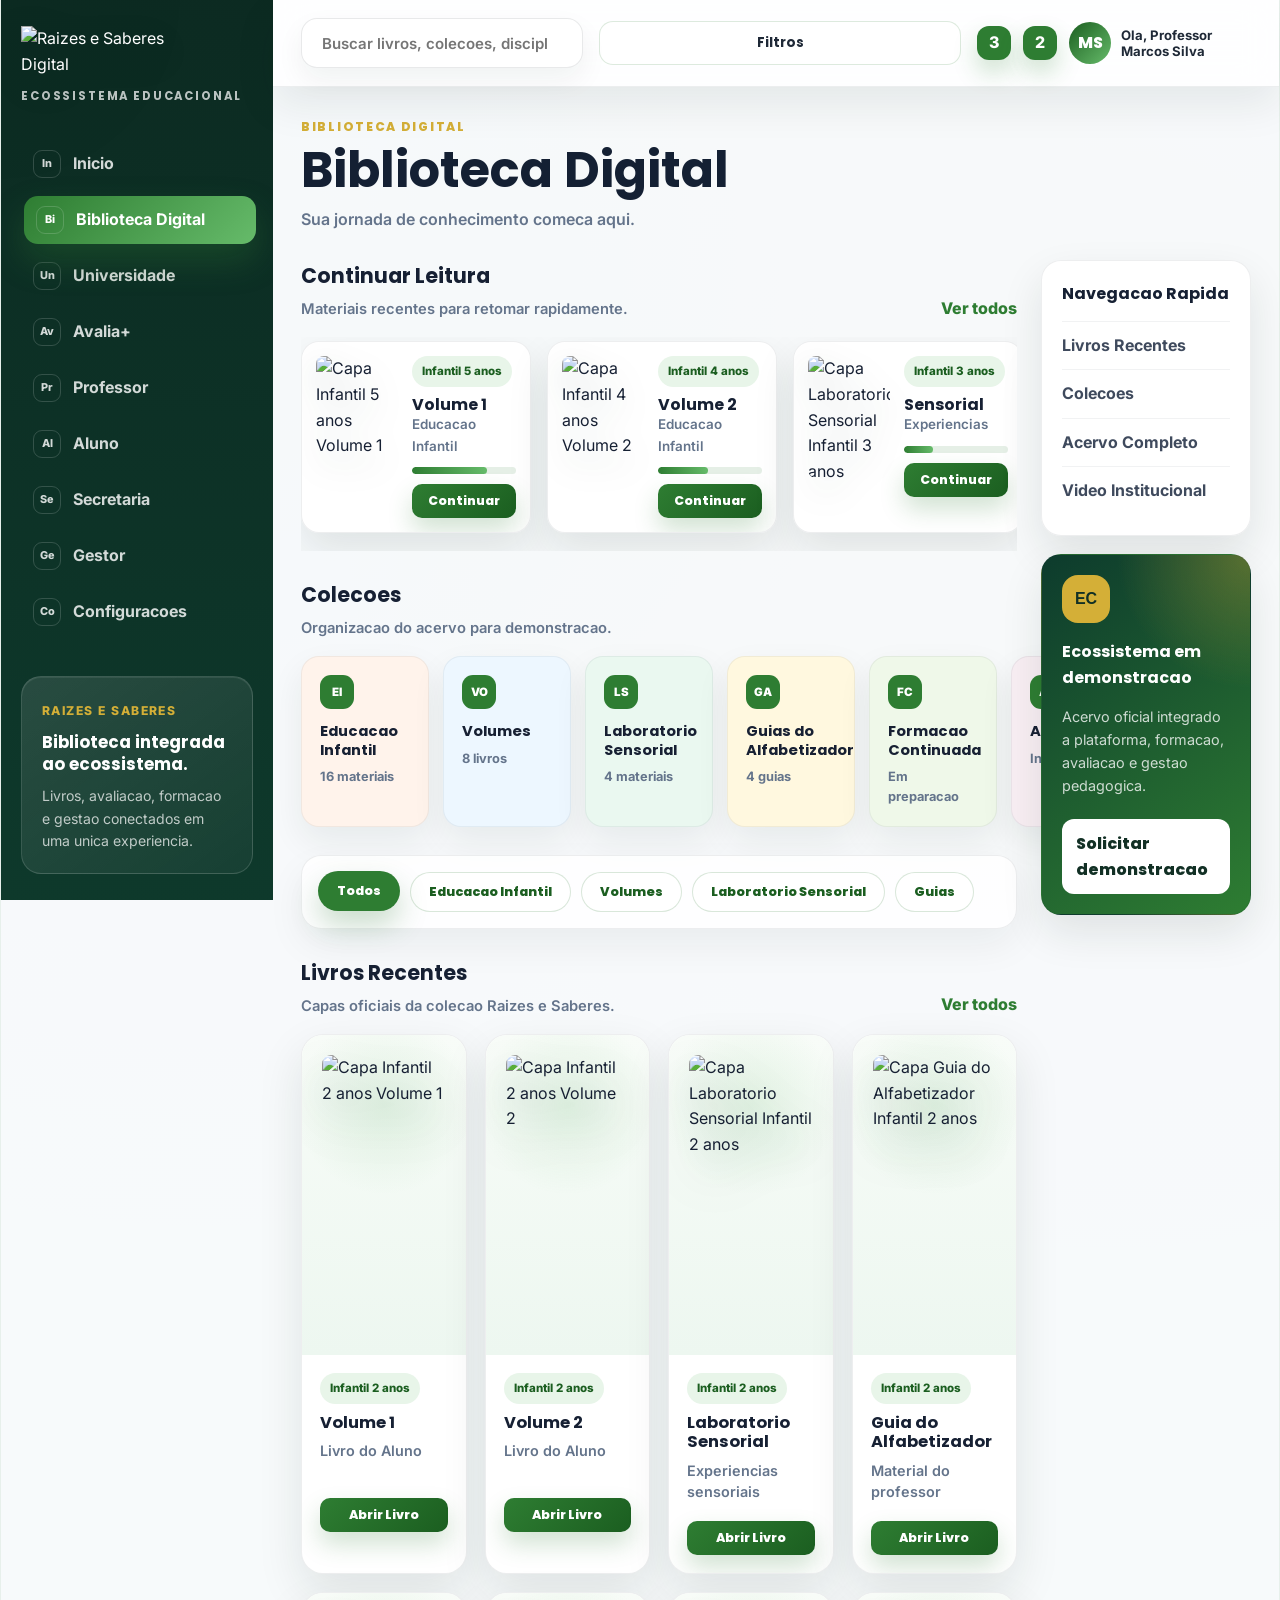
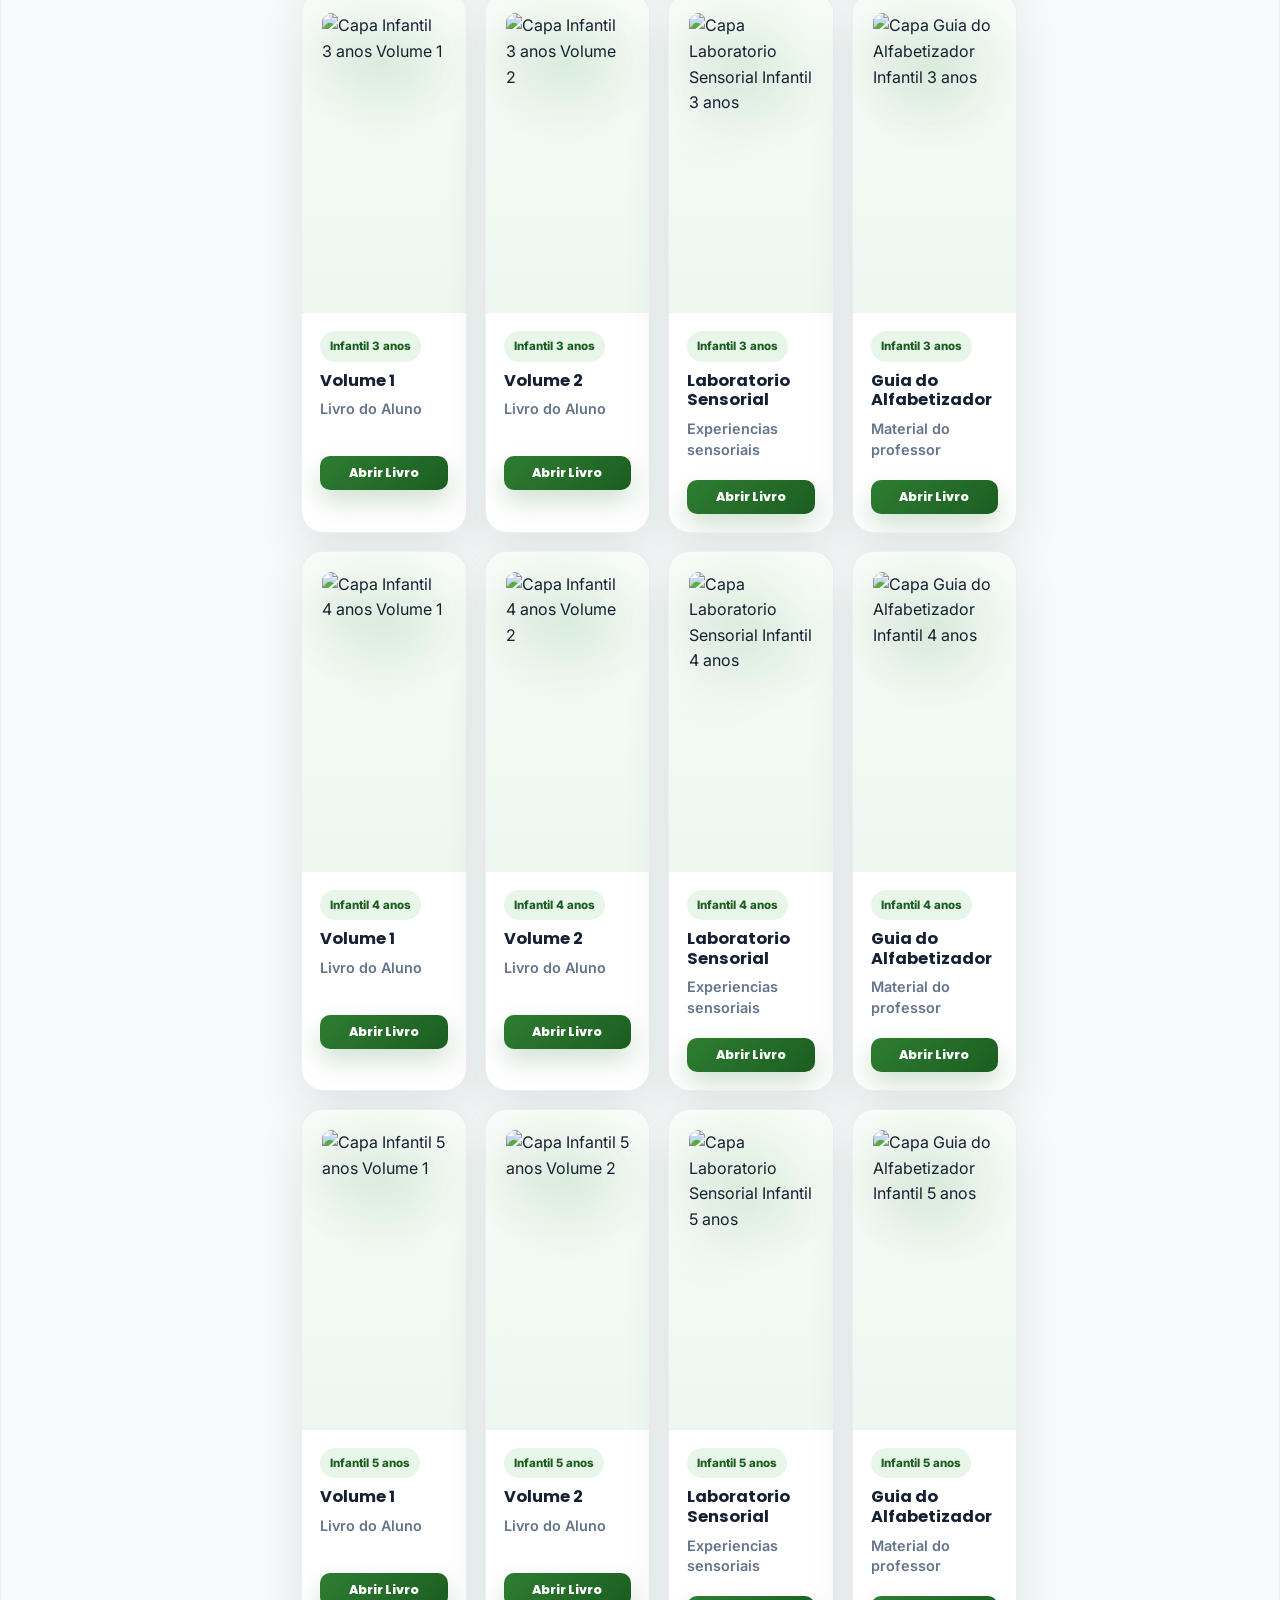
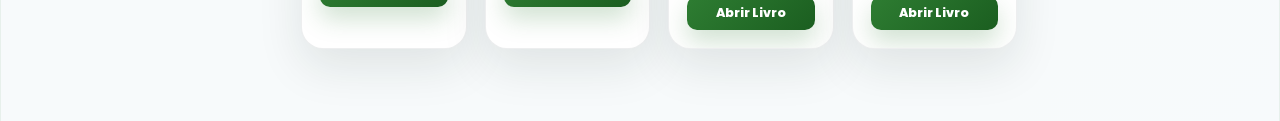
==== commit 82675d63: "Add files via upload" ====
--- a/biblioteca.html
+++ b/biblioteca.html
@@ -5,13 +5,13 @@
     <meta name="viewport" content="width=device-width, initial-scale=1" />
     <meta
       name="description"
-      content="Biblioteca Digital demonstrativa do Ecossistema Educacional Raizes e Saberes, com acervo oficial de Educacao Infantil."
+      content="Biblioteca Digital premium do Ecossistema Educacional Raizes e Saberes, com capas oficiais e acervo demonstrativo real."
     />
     <meta name="theme-color" content="#2E7D32" />
     <meta property="og:title" content="Biblioteca Digital | Raizes e Saberes" />
     <meta
       property="og:description"
-      content="Ambiente premium da Biblioteca Digital com capas oficiais e estrutura preparada para Book Viewer."
+      content="Ambiente real da Biblioteca Digital com acervo oficial de Educacao Infantil."
     />
     <title>Biblioteca Digital | Raizes e Saberes</title>
     <link rel="preconnect" href="https://fonts.googleapis.com" />
@@ -22,375 +22,316 @@
     />
     <link rel="stylesheet" href="styles.css" />
   </head>
-  <body class="library-page premium-library-page">
-    <header class="site-header library-header" data-header>
-      <a class="brand" href="index.html#inicio" aria-label="Raizes e Saberes">
-        <img src="logo-raizes-e-saberes.png" alt="Raizes e Saberes Digital" />
-      </a>
-
-      <button class="menu-button" type="button" aria-label="Abrir menu" data-menu-button>
-        <span></span>
-        <span></span>
-        <span></span>
-      </button>
-
-      <nav class="site-nav" data-nav aria-label="Menu principal">
-        <a href="index.html#ecossistema">Ecossistema</a>
-        <a href="index.html#video-institucional">Video</a>
-        <a href="index.html#infantil">Educacao Infantil</a>
-        <a href="index.html#plataforma">Plataforma</a>
-        <a href="biblioteca.html" aria-current="page">Biblioteca</a>
-        <a href="index.html#universidade">Universidade</a>
-        <a href="index.html#contato">Contato</a>
-      </nav>
-
-      <a class="button primary nav-cta" href="index.html#contato">Solicitar Demonstracao</a>
-    </header>
-
-    <main class="library-app-shell">
-      <aside class="library-sidebar" aria-label="Navegacao da Biblioteca Digital">
-        <div class="library-sidebar-brand">
-          <img src="logo-raizes-e-saberes.png" alt="Raizes e Saberes Digital" />
-          <div>
-            <strong>Biblioteca Digital</strong>
-            <span>Acervo demonstrativo oficial</span>
-          </div>
-        </div>
-
-        <nav class="library-side-nav" aria-label="Colecoes">
-          <a href="#infantil-2" class="is-active">Infantil 2 anos</a>
-          <a href="#infantil-3">Infantil 3 anos</a>
-          <a href="#infantil-4">Infantil 4 anos</a>
-          <a href="#infantil-5">Infantil 5 anos</a>
+  <body class="library-showroom-page">
+    <div class="showroom-device">
+      <aside class="showroom-sidebar" aria-label="Navegacao da plataforma">
+        <a class="showroom-logo" href="index.html#inicio" aria-label="Raizes e Saberes">
+          <img src="assets/logo-raizes-e-saberes.png" alt="Raizes e Saberes Digital" />
+          <span>Ecossistema Educacional</span>
+        </a>
+
+        <nav class="showroom-menu" aria-label="Menu da Biblioteca Digital">
+          <a href="index.html#inicio"><span>In</span>Inicio</a>
+          <a class="is-active" href="biblioteca.html" aria-current="page"><span>Bi</span>Biblioteca Digital</a>
+          <a href="index.html#universidade"><span>Un</span>Universidade</a>
+          <a href="index.html#avalia"><span>Av</span>Avalia+</a>
+          <a href="index.html#plataforma"><span>Pr</span>Professor</a>
+          <a href="index.html#plataforma"><span>Al</span>Aluno</a>
+          <a href="index.html#resultados"><span>Se</span>Secretaria</a>
+          <a href="index.html#resultados"><span>Ge</span>Gestor</a>
+          <a href="index.html#contato"><span>Co</span>Configuracoes</a>
         </nav>
 
-        <div class="library-institutional-card">
-          <span>Ecossistema Educacional</span>
-          <strong>Livros, plataforma, avaliacao e formacao conectados.</strong>
-          <p>Ambiente preparado para demonstracoes comerciais, secretarias e redes de ensino.</p>
-        </div>
-
-        <div class="library-sidebar-metrics" aria-label="Resumo institucional">
-          <div>
-            <strong>16</strong>
-            <span>capas oficiais</span>
-          </div>
-          <div>
-            <strong>4</strong>
-            <span>etapas infantis</span>
-          </div>
+        <div class="showroom-ecosystem-card">
+          <span>Raizes e Saberes</span>
+          <strong>Biblioteca integrada ao ecossistema.</strong>
+          <p>Livros, avaliacao, formacao e gestao conectados em uma unica experiencia.</p>
         </div>
       </aside>
 
-      <section class="library-content" data-library-grid>
-        <div class="library-topbar">
-          <label class="library-search">
-            <span>Pesquisar no acervo</span>
+      <main class="showroom-main" data-library-grid>
+        <header class="showroom-topbar">
+          <button class="showroom-menu-toggle" type="button" aria-label="Abrir menu">Menu</button>
+
+          <label class="showroom-search">
+            <span>Buscar</span>
             <input
               type="search"
-              placeholder="Buscar por etapa, volume, laboratorio ou guia"
+              placeholder="Buscar livros, colecoes, disciplinas..."
               data-library-search
             />
           </label>
 
-          <div class="library-filters" aria-label="Filtros da biblioteca">
-            <button class="library-filter is-active" type="button" data-filter="all">Todos</button>
-            <button class="library-filter" type="button" data-filter="volume">Volumes</button>
-            <button class="library-filter" type="button" data-filter="sensorial">Sensorial</button>
-            <button class="library-filter" type="button" data-filter="guia">Guias</button>
-          </div>
-        </div>
-
-        <section class="library-command-center" aria-labelledby="library-title">
-          <div class="library-command-copy">
-            <p class="eyebrow">Biblioteca Digital</p>
-            <h1 id="library-title">Acervo oficial pronto para apresentacao comercial.</h1>
-            <p>
-              Capas reais da colecao Raizes e Saberes organizadas em uma interface premium,
-              preparada para demonstrar a experiencia da plataforma e futura abertura no Book Viewer.
-            </p>
-            <div class="library-command-actions">
-              <a class="button primary" href="#infantil-2">Explorar acervo</a>
-              <a class="button secondary" href="index.html#video-institucional">Ver ecossistema</a>
+          <button class="showroom-filter-button" type="button">Filtros</button>
+
+          <div class="showroom-top-actions" aria-label="Acoes da conta">
+            <span class="showroom-alert" aria-label="Notificacoes">3</span>
+            <span class="showroom-alert" aria-label="Mensagens">2</span>
+            <div class="showroom-user">
+              <span>MS</span>
+              <strong>Ola, Professor<br />Marcos Silva</strong>
             </div>
           </div>
-
-          <div class="library-featured-stack" aria-label="Destaque da Biblioteca Digital">
-            <img
-              src="assets/RAIZES_INFANTIL5_VOL2_BIBLIOTECA.webp"
-              alt="Capa oficial Infantil 5 anos Volume 2"
-              loading="eager"
-            />
-            <img
-              src="assets/RAIZES_INFANTIL4_VOL1_BIBLIOTECA.webp"
-              alt="Capa oficial Infantil 4 anos Volume 1"
-              loading="eager"
-            />
-            <img
-              src="assets/RAIZES_LAB_SENSORIAL_INFANTIL3_BIBLIOTECA.webp"
-              alt="Capa oficial Laboratorio Sensorial Infantil 3 anos"
-              loading="eager"
-            />
-          </div>
-        </section>
-
-        <p class="library-empty" data-library-empty hidden>
-          Nenhum livro encontrado para esta pesquisa. Ajuste os filtros para visualizar o acervo.
-        </p>
-
-        <section class="library-shelf" id="infantil-2" data-library-shelf>
-          <div class="library-shelf-heading">
-            <span>Educacao Infantil</span>
-            <h2>Infantil 2 anos</h2>
-            <p>Primeiras experiencias, acolhimento, descobertas e exploracao sensorial.</p>
-          </div>
-          <div class="library-rail">
-            <article class="library-card" data-category="infantil volume oficial" data-title="Infantil 2 anos Volume 1">
-              <div class="library-cover has-cover">
-                <img src="assets/RAIZES_INFANTIL2_VOL1_BIBLIOTECA.webp" alt="Capa oficial do Volume 1 Infantil 2 anos" loading="lazy" />
-              </div>
-              <div class="library-card-body">
-                <span class="library-tag">Infantil 2 anos</span>
-                <h3>Volume 1</h3>
-                <p>Livro do Aluno - 1o semestre.</p>
-                <button class="button primary book-open-button" type="button" data-book-viewer>Abrir Livro</button>
-              </div>
-            </article>
-
-            <article class="library-card" data-category="infantil volume oficial" data-title="Infantil 2 anos Volume 2">
-              <div class="library-cover has-cover">
-                <img src="assets/RAIZES_INFANTIL2_VOL2_BIBLIOTECA.webp" alt="Capa oficial do Volume 2 Infantil 2 anos" loading="lazy" />
-              </div>
-              <div class="library-card-body">
-                <span class="library-tag">Infantil 2 anos</span>
-                <h3>Volume 2</h3>
-                <p>Livro do Aluno - 2o semestre.</p>
-                <button class="button primary book-open-button" type="button" data-book-viewer>Abrir Livro</button>
-              </div>
-            </article>
-
-            <article class="library-card" data-category="infantil sensorial oficial" data-title="Infantil 2 anos Laboratorio Sensorial">
-              <div class="library-cover has-cover">
-                <img src="assets/RAIZES_LAB_SENSORIAL_INFANTIL2_BIBLIOTECA.webp" alt="Capa oficial do Laboratorio Sensorial Infantil 2 anos" loading="lazy" />
-              </div>
-              <div class="library-card-body">
-                <span class="library-tag gold">Laboratorio Sensorial</span>
-                <h3>Laboratorio Sensorial</h3>
-                <p>Experiencias investigativas e sensoriais.</p>
-                <button class="button primary book-open-button" type="button" data-book-viewer>Abrir Livro</button>
-              </div>
-            </article>
-
-            <article class="library-card" data-category="infantil guia oficial" data-title="Infantil 2 anos Guia do Alfabetizador">
-              <div class="library-cover has-cover">
-                <img src="assets/RAIZES_GUIA_ALFABETIZADOR_INFANTIL2_BIBLIOTECA.webp" alt="Capa oficial do Guia do Alfabetizador Infantil 2 anos" loading="lazy" />
-              </div>
-              <div class="library-card-body">
-                <span class="library-tag emerald">Guia do Alfabetizador</span>
-                <h3>Guia do Alfabetizador</h3>
-                <p>Planejamento e mediacao pedagogica.</p>
-                <button class="button primary book-open-button" type="button" data-book-viewer>Abrir Livro</button>
-              </div>
-            </article>
-          </div>
-        </section>
-
-        <section class="library-shelf" id="infantil-3" data-library-shelf>
-          <div class="library-shelf-heading">
-            <span>Educacao Infantil</span>
-            <h2>Infantil 3 anos</h2>
-            <p>Linguagem, convivencia, autonomia e descobertas com intencionalidade pedagogica.</p>
-          </div>
-          <div class="library-rail">
-            <article class="library-card" data-category="infantil volume oficial" data-title="Infantil 3 anos Volume 1">
-              <div class="library-cover has-cover">
-                <img src="assets/RAIZES_INFANTIL3_VOL1_BIBLIOTECA.webp" alt="Capa oficial do Volume 1 Infantil 3 anos" loading="lazy" />
-              </div>
-              <div class="library-card-body">
-                <span class="library-tag">Infantil 3 anos</span>
-                <h3>Volume 1</h3>
-                <p>Livro do Aluno - 1o semestre.</p>
-                <button class="button primary book-open-button" type="button" data-book-viewer>Abrir Livro</button>
-              </div>
-            </article>
-
-            <article class="library-card" data-category="infantil volume oficial" data-title="Infantil 3 anos Volume 2">
-              <div class="library-cover has-cover">
-                <img src="assets/RAIZES_INFANTIL3_VOL2_BIBLIOTECA.webp" alt="Capa oficial do Volume 2 Infantil 3 anos" loading="lazy" />
-              </div>
-              <div class="library-card-body">
-                <span class="library-tag">Infantil 3 anos</span>
-                <h3>Volume 2</h3>
-                <p>Livro do Aluno - 2o semestre.</p>
-                <button class="button primary book-open-button" type="button" data-book-viewer>Abrir Livro</button>
-              </div>
-            </article>
-
-            <article class="library-card" data-category="infantil sensorial oficial" data-title="Infantil 3 anos Laboratorio Sensorial">
-              <div class="library-cover has-cover">
-                <img src="assets/RAIZES_LAB_SENSORIAL_INFANTIL3_BIBLIOTECA.webp" alt="Capa oficial do Laboratorio Sensorial Infantil 3 anos" loading="lazy" />
-              </div>
-              <div class="library-card-body">
-                <span class="library-tag gold">Laboratorio Sensorial</span>
-                <h3>Laboratorio Sensorial</h3>
-                <p>Exploracao, observacao e experiencias praticas.</p>
-                <button class="button primary book-open-button" type="button" data-book-viewer>Abrir Livro</button>
-              </div>
-            </article>
-
-            <article class="library-card" data-category="infantil guia oficial" data-title="Infantil 3 anos Guia do Alfabetizador">
-              <div class="library-cover has-cover">
-                <img src="assets/RAIZES_GUIA_ALFABETIZADOR_INFANTIL3_BIBLIOTECA.webp" alt="Capa oficial do Guia do Alfabetizador Infantil 3 anos" loading="lazy" />
-              </div>
-              <div class="library-card-body">
-                <span class="library-tag emerald">Guia do Alfabetizador</span>
-                <h3>Guia do Alfabetizador</h3>
-                <p>Orientacoes pedagogicas para o professor.</p>
-                <button class="button primary book-open-button" type="button" data-book-viewer>Abrir Livro</button>
-              </div>
-            </article>
-          </div>
-        </section>
-
-        <section class="library-shelf" id="infantil-4" data-library-shelf>
-          <div class="library-shelf-heading">
-            <span>Educacao Infantil</span>
-            <h2>Infantil 4 anos</h2>
-            <p>Curiosidade, cultura, investigacao e experiencias conectadas ao desenvolvimento.</p>
-          </div>
-          <div class="library-rail">
-            <article class="library-card" data-category="infantil volume oficial" data-title="Infantil 4 anos Volume 1">
-              <div class="library-cover has-cover">
-                <img src="assets/RAIZES_INFANTIL4_VOL1_BIBLIOTECA.webp" alt="Capa oficial do Volume 1 Infantil 4 anos" loading="lazy" />
-              </div>
-              <div class="library-card-body">
-                <span class="library-tag">Infantil 4 anos</span>
-                <h3>Volume 1</h3>
-                <p>Livro do Aluno - 1o semestre.</p>
-                <button class="button primary book-open-button" type="button" data-book-viewer>Abrir Livro</button>
-              </div>
-            </article>
-
-            <article class="library-card" data-category="infantil volume oficial" data-title="Infantil 4 anos Volume 2">
-              <div class="library-cover has-cover">
-                <img src="assets/RAIZES_INFANTIL4_VOL2_BIBLIOTECA.webp" alt="Capa oficial do Volume 2 Infantil 4 anos" loading="lazy" />
-              </div>
-              <div class="library-card-body">
-                <span class="library-tag">Infantil 4 anos</span>
-                <h3>Volume 2</h3>
-                <p>Livro do Aluno - 2o semestre.</p>
-                <button class="button primary book-open-button" type="button" data-book-viewer>Abrir Livro</button>
-              </div>
-            </article>
-
-            <article class="library-card" data-category="infantil sensorial oficial" data-title="Infantil 4 anos Laboratorio Sensorial">
-              <div class="library-cover has-cover">
-                <img src="assets/RAIZES_LAB_SENSORIAL_INFANTIL4_BIBLIOTECA.webp" alt="Capa oficial do Laboratorio Sensorial Infantil 4 anos" loading="lazy" />
-              </div>
-              <div class="library-card-body">
-                <span class="library-tag gold">Laboratorio Sensorial</span>
-                <h3>Laboratorio Sensorial</h3>
-                <p>Atividades de descoberta, ciencia e natureza.</p>
-                <button class="button primary book-open-button" type="button" data-book-viewer>Abrir Livro</button>
-              </div>
-            </article>
-
-            <article class="library-card" data-category="infantil guia oficial" data-title="Infantil 4 anos Guia do Alfabetizador">
-              <div class="library-cover has-cover">
-                <img src="assets/RAIZES_GUIA_ALFABETIZADOR_INFANTIL4_BIBLIOTECA.webp" alt="Capa oficial do Guia do Alfabetizador Infantil 4 anos" loading="lazy" />
-              </div>
-              <div class="library-card-body">
-                <span class="library-tag emerald">Guia do Alfabetizador</span>
-                <h3>Guia do Alfabetizador</h3>
-                <p>Suporte para planejamento e acompanhamento.</p>
-                <button class="button primary book-open-button" type="button" data-book-viewer>Abrir Livro</button>
-              </div>
-            </article>
-          </div>
-        </section>
-
-        <section class="library-shelf" id="infantil-5" data-library-shelf>
-          <div class="library-shelf-heading">
-            <span>Educacao Infantil</span>
-            <h2>Infantil 5 anos</h2>
-            <p>Preparacao, repertorio, continuidade da aprendizagem e experiencias investigativas.</p>
-          </div>
-          <div class="library-rail">
-            <article class="library-card" data-category="infantil volume oficial" data-title="Infantil 5 anos Volume 1">
-              <div class="library-cover has-cover">
-                <img src="assets/RAIZES_INFANTIL5_VOL1_BIBLIOTECA.webp" alt="Capa oficial do Volume 1 Infantil 5 anos" loading="lazy" />
-              </div>
-              <div class="library-card-body">
-                <span class="library-tag">Infantil 5 anos</span>
-                <h3>Volume 1</h3>
-                <p>Livro do Aluno - 1o semestre.</p>
-                <button class="button primary book-open-button" type="button" data-book-viewer>Abrir Livro</button>
-              </div>
-            </article>
-
-            <article class="library-card" data-category="infantil volume oficial" data-title="Infantil 5 anos Volume 2">
-              <div class="library-cover has-cover">
-                <img src="assets/RAIZES_INFANTIL5_VOL2_BIBLIOTECA.webp" alt="Capa oficial do Volume 2 Infantil 5 anos" loading="lazy" />
-              </div>
-              <div class="library-card-body">
-                <span class="library-tag">Infantil 5 anos</span>
-                <h3>Volume 2</h3>
-                <p>Livro do Aluno - 2o semestre.</p>
-                <button class="button primary book-open-button" type="button" data-book-viewer>Abrir Livro</button>
-              </div>
-            </article>
-
-            <article class="library-card" data-category="infantil sensorial oficial" data-title="Infantil 5 anos Laboratorio Sensorial">
-              <div class="library-cover has-cover">
-                <img src="assets/RAIZES_LAB_SENSORIAL_INFANTIL5_BIBLIOTECA.webp" alt="Capa oficial do Laboratorio Sensorial Infantil 5 anos" loading="lazy" />
-              </div>
-              <div class="library-card-body">
-                <span class="library-tag gold">Laboratorio Sensorial</span>
-                <h3>Laboratorio Sensorial</h3>
-                <p>Investigacao, autonomia e experiencias para a vida.</p>
-                <button class="button primary book-open-button" type="button" data-book-viewer>Abrir Livro</button>
-              </div>
-            </article>
-
-            <article class="library-card" data-category="infantil guia oficial" data-title="Infantil 5 anos Guia do Alfabetizador">
-              <div class="library-cover has-cover">
-                <img src="assets/RAIZES_GUIA_ALFABETIZADOR_INFANTIL5_BIBLIOTECA.webp" alt="Capa oficial do Guia do Alfabetizador Infantil 5 anos" loading="lazy" />
-              </div>
-              <div class="library-card-body">
-                <span class="library-tag emerald">Guia do Alfabetizador</span>
-                <h3>Guia do Alfabetizador</h3>
-                <p>Apoio ao professor na organizacao da pratica docente.</p>
-                <button class="button primary book-open-button" type="button" data-book-viewer>Abrir Livro</button>
-              </div>
-            </article>
-          </div>
-        </section>
-      </section>
-    </main>
+        </header>
+
+        <div class="showroom-content">
+          <section class="showroom-title-block">
+            <p class="eyebrow">Biblioteca Digital</p>
+            <h1>Biblioteca Digital</h1>
+            <p>Sua jornada de conhecimento comeca aqui.</p>
+          </section>
+
+          <section class="showroom-layout-grid">
+            <div class="showroom-primary-area">
+              <section class="showroom-section" data-library-shelf aria-labelledby="continue-title">
+                <div class="showroom-section-head">
+                  <div>
+                    <h2 id="continue-title">Continuar Leitura</h2>
+                    <p>Materiais recentes para retomar rapidamente.</p>
+                  </div>
+                  <a href="#acervo-completo">Ver todos</a>
+                </div>
+
+                <div class="continue-scroll">
+                  <article
+                    class="continue-card library-card"
+                    data-category="infantil volume oficial"
+                    data-title="Infantil 5 anos Volume 1 Ciencias"
+                  >
+                    <img src="assets/RAIZES_INFANTIL5_VOL1_BIBLIOTECA.webp" alt="Capa Infantil 5 anos Volume 1" />
+                    <div>
+                      <span>Infantil 5 anos</span>
+                      <h3>Volume 1</h3>
+                      <p>Educacao Infantil</p>
+                      <div class="progress-line"><i style="width:72%"></i></div>
+                      <button type="button" data-book-viewer>Continuar</button>
+                    </div>
+                  </article>
+
+                  <article
+                    class="continue-card library-card"
+                    data-category="infantil volume oficial"
+                    data-title="Infantil 4 anos Volume 2"
+                  >
+                    <img src="assets/RAIZES_INFANTIL4_VOL2_BIBLIOTECA.webp" alt="Capa Infantil 4 anos Volume 2" />
+                    <div>
+                      <span>Infantil 4 anos</span>
+                      <h3>Volume 2</h3>
+                      <p>Educacao Infantil</p>
+                      <div class="progress-line"><i style="width:48%"></i></div>
+                      <button type="button" data-book-viewer>Continuar</button>
+                    </div>
+                  </article>
+
+                  <article
+                    class="continue-card library-card"
+                    data-category="infantil sensorial oficial"
+                    data-title="Laboratorio Sensorial Infantil 3 anos"
+                  >
+                    <img src="assets/RAIZES_LAB_SENSORIAL_INFANTIL3_BIBLIOTECA.webp" alt="Capa Laboratorio Sensorial Infantil 3 anos" />
+                    <div>
+                      <span>Infantil 3 anos</span>
+                      <h3>Sensorial</h3>
+                      <p>Experiencias</p>
+                      <div class="progress-line"><i style="width:28%"></i></div>
+                      <button type="button" data-book-viewer>Continuar</button>
+                    </div>
+                  </article>
+
+                  <article
+                    class="continue-card library-card"
+                    data-category="infantil guia oficial"
+                    data-title="Guia do Alfabetizador Infantil 5 anos"
+                  >
+                    <img src="assets/RAIZES_GUIA_ALFABETIZADOR_INFANTIL5_BIBLIOTECA.webp" alt="Capa Guia do Alfabetizador Infantil 5 anos" />
+                    <div>
+                      <span>Infantil 5 anos</span>
+                      <h3>Guia</h3>
+                      <p>Professor</p>
+                      <div class="progress-line"><i style="width:36%"></i></div>
+                      <button type="button" data-book-viewer>Continuar</button>
+                    </div>
+                  </article>
+                </div>
+              </section>
+
+              <section class="showroom-section collections-section" aria-labelledby="collections-title">
+                <div class="showroom-section-head">
+                  <div>
+                    <h2 id="collections-title">Colecoes</h2>
+                    <p>Organizacao do acervo para demonstracao.</p>
+                  </div>
+                </div>
+
+                <div class="collection-grid">
+                  <article class="collection-card peach">
+                    <span>EI</span>
+                    <strong>Educacao Infantil</strong>
+                    <p>16 materiais</p>
+                  </article>
+                  <article class="collection-card green">
+                    <span>VO</span>
+                    <strong>Volumes</strong>
+                    <p>8 livros</p>
+                  </article>
+                  <article class="collection-card mint">
+                    <span>LS</span>
+                    <strong>Laboratorio Sensorial</strong>
+                    <p>4 materiais</p>
+                  </article>
+                  <article class="collection-card gold">
+                    <span>GA</span>
+                    <strong>Guias do Alfabetizador</strong>
+                    <p>4 guias</p>
+                  </article>
+                  <article class="collection-card sage">
+                    <span>FC</span>
+                    <strong>Formacao Continuada</strong>
+                    <p>Em preparacao</p>
+                  </article>
+                  <article class="collection-card soft">
+                    <span>AV</span>
+                    <strong>Avalia+</strong>
+                    <p>Integrado</p>
+                  </article>
+                </div>
+              </section>
+
+              <section class="showroom-filters" aria-label="Filtros da biblioteca">
+                <button class="library-filter is-active" type="button" data-filter="all">Todos</button>
+                <button class="library-filter" type="button" data-filter="infantil">Educacao Infantil</button>
+                <button class="library-filter" type="button" data-filter="volume">Volumes</button>
+                <button class="library-filter" type="button" data-filter="sensorial">Laboratorio Sensorial</button>
+                <button class="library-filter" type="button" data-filter="guia">Guias</button>
+              </section>
+
+              <p class="library-empty showroom-empty" data-library-empty hidden>
+                Nenhum livro encontrado. Ajuste a busca ou os filtros para visualizar o acervo.
+              </p>
+
+              <section class="showroom-section" id="acervo-completo" data-library-shelf aria-labelledby="recent-title">
+                <div class="showroom-section-head">
+                  <div>
+                    <h2 id="recent-title">Livros Recentes</h2>
+                    <p>Capas oficiais da colecao Raizes e Saberes.</p>
+                  </div>
+                  <a href="#acervo-completo">Ver todos</a>
+                </div>
+
+                <div class="book-grid">
+                  <article class="showroom-book-card library-card" data-category="infantil volume oficial" data-title="Infantil 2 anos Volume 1">
+                    <div class="showroom-book-cover"><img src="assets/RAIZES_INFANTIL2_VOL1_BIBLIOTECA.webp" alt="Capa Infantil 2 anos Volume 1" loading="lazy" /></div>
+                    <div class="showroom-book-info"><span>Infantil 2 anos</span><h3>Volume 1</h3><p>Livro do Aluno</p><button type="button" data-book-viewer>Abrir Livro</button></div>
+                  </article>
+                  <article class="showroom-book-card library-card" data-category="infantil volume oficial" data-title="Infantil 2 anos Volume 2">
+                    <div class="showroom-book-cover"><img src="assets/RAIZES_INFANTIL2_VOL2_BIBLIOTECA.webp" alt="Capa Infantil 2 anos Volume 2" loading="lazy" /></div>
+                    <div class="showroom-book-info"><span>Infantil 2 anos</span><h3>Volume 2</h3><p>Livro do Aluno</p><button type="button" data-book-viewer>Abrir Livro</button></div>
+                  </article>
+                  <article class="showroom-book-card library-card" data-category="infantil sensorial oficial" data-title="Infantil 2 anos Laboratorio Sensorial">
+                    <div class="showroom-book-cover"><img src="assets/RAIZES_LAB_SENSORIAL_INFANTIL2_BIBLIOTECA.webp" alt="Capa Laboratorio Sensorial Infantil 2 anos" loading="lazy" /></div>
+                    <div class="showroom-book-info"><span>Infantil 2 anos</span><h3>Laboratorio Sensorial</h3><p>Experiencias sensoriais</p><button type="button" data-book-viewer>Abrir Livro</button></div>
+                  </article>
+                  <article class="showroom-book-card library-card" data-category="infantil guia oficial" data-title="Infantil 2 anos Guia do Alfabetizador">
+                    <div class="showroom-book-cover"><img src="assets/RAIZES_GUIA_ALFABETIZADOR_INFANTIL2_BIBLIOTECA.webp" alt="Capa Guia do Alfabetizador Infantil 2 anos" loading="lazy" /></div>
+                    <div class="showroom-book-info"><span>Infantil 2 anos</span><h3>Guia do Alfabetizador</h3><p>Material do professor</p><button type="button" data-book-viewer>Abrir Livro</button></div>
+                  </article>
+
+                  <article class="showroom-book-card library-card" data-category="infantil volume oficial" data-title="Infantil 3 anos Volume 1">
+                    <div class="showroom-book-cover"><img src="assets/RAIZES_INFANTIL3_VOL1_BIBLIOTECA.webp" alt="Capa Infantil 3 anos Volume 1" loading="lazy" /></div>
+                    <div class="showroom-book-info"><span>Infantil 3 anos</span><h3>Volume 1</h3><p>Livro do Aluno</p><button type="button" data-book-viewer>Abrir Livro</button></div>
+                  </article>
+                  <article class="showroom-book-card library-card" data-category="infantil volume oficial" data-title="Infantil 3 anos Volume 2">
+                    <div class="showroom-book-cover"><img src="assets/RAIZES_INFANTIL3_VOL2_BIBLIOTECA.webp" alt="Capa Infantil 3 anos Volume 2" loading="lazy" /></div>
+                    <div class="showroom-book-info"><span>Infantil 3 anos</span><h3>Volume 2</h3><p>Livro do Aluno</p><button type="button" data-book-viewer>Abrir Livro</button></div>
+                  </article>
+                  <article class="showroom-book-card library-card" data-category="infantil sensorial oficial" data-title="Infantil 3 anos Laboratorio Sensorial">
+                    <div class="showroom-book-cover"><img src="assets/RAIZES_LAB_SENSORIAL_INFANTIL3_BIBLIOTECA.webp" alt="Capa Laboratorio Sensorial Infantil 3 anos" loading="lazy" /></div>
+                    <div class="showroom-book-info"><span>Infantil 3 anos</span><h3>Laboratorio Sensorial</h3><p>Experiencias sensoriais</p><button type="button" data-book-viewer>Abrir Livro</button></div>
+                  </article>
+                  <article class="showroom-book-card library-card" data-category="infantil guia oficial" data-title="Infantil 3 anos Guia do Alfabetizador">
+                    <div class="showroom-book-cover"><img src="assets/RAIZES_GUIA_ALFABETIZADOR_INFANTIL3_BIBLIOTECA.webp" alt="Capa Guia do Alfabetizador Infantil 3 anos" loading="lazy" /></div>
+                    <div class="showroom-book-info"><span>Infantil 3 anos</span><h3>Guia do Alfabetizador</h3><p>Material do professor</p><button type="button" data-book-viewer>Abrir Livro</button></div>
+                  </article>
+
+                  <article class="showroom-book-card library-card" data-category="infantil volume oficial" data-title="Infantil 4 anos Volume 1">
+                    <div class="showroom-book-cover"><img src="assets/RAIZES_INFANTIL4_VOL1_BIBLIOTECA.webp" alt="Capa Infantil 4 anos Volume 1" loading="lazy" /></div>
+                    <div class="showroom-book-info"><span>Infantil 4 anos</span><h3>Volume 1</h3><p>Livro do Aluno</p><button type="button" data-book-viewer>Abrir Livro</button></div>
+                  </article>
+                  <article class="showroom-book-card library-card" data-category="infantil volume oficial" data-title="Infantil 4 anos Volume 2">
+                    <div class="showroom-book-cover"><img src="assets/RAIZES_INFANTIL4_VOL2_BIBLIOTECA.webp" alt="Capa Infantil 4 anos Volume 2" loading="lazy" /></div>
+                    <div class="showroom-book-info"><span>Infantil 4 anos</span><h3>Volume 2</h3><p>Livro do Aluno</p><button type="button" data-book-viewer>Abrir Livro</button></div>
+                  </article>
+                  <article class="showroom-book-card library-card" data-category="infantil sensorial oficial" data-title="Infantil 4 anos Laboratorio Sensorial">
+                    <div class="showroom-book-cover"><img src="assets/RAIZES_LAB_SENSORIAL_INFANTIL4_BIBLIOTECA.webp" alt="Capa Laboratorio Sensorial Infantil 4 anos" loading="lazy" /></div>
+                    <div class="showroom-book-info"><span>Infantil 4 anos</span><h3>Laboratorio Sensorial</h3><p>Experiencias sensoriais</p><button type="button" data-book-viewer>Abrir Livro</button></div>
+                  </article>
+                  <article class="showroom-book-card library-card" data-category="infantil guia oficial" data-title="Infantil 4 anos Guia do Alfabetizador">
+                    <div class="showroom-book-cover"><img src="assets/RAIZES_GUIA_ALFABETIZADOR_INFANTIL4_BIBLIOTECA.webp" alt="Capa Guia do Alfabetizador Infantil 4 anos" loading="lazy" /></div>
+                    <div class="showroom-book-info"><span>Infantil 4 anos</span><h3>Guia do Alfabetizador</h3><p>Material do professor</p><button type="button" data-book-viewer>Abrir Livro</button></div>
+                  </article>
+
+                  <article class="showroom-book-card library-card" data-category="infantil volume oficial" data-title="Infantil 5 anos Volume 1">
+                    <div class="showroom-book-cover"><img src="assets/RAIZES_INFANTIL5_VOL1_BIBLIOTECA.webp" alt="Capa Infantil 5 anos Volume 1" loading="lazy" /></div>
+                    <div class="showroom-book-info"><span>Infantil 5 anos</span><h3>Volume 1</h3><p>Livro do Aluno</p><button type="button" data-book-viewer>Abrir Livro</button></div>
+                  </article>
+                  <article class="showroom-book-card library-card" data-category="infantil volume oficial" data-title="Infantil 5 anos Volume 2">
+                    <div class="showroom-book-cover"><img src="assets/RAIZES_INFANTIL5_VOL2_BIBLIOTECA.webp" alt="Capa Infantil 5 anos Volume 2" loading="lazy" /></div>
+                    <div class="showroom-book-info"><span>Infantil 5 anos</span><h3>Volume 2</h3><p>Livro do Aluno</p><button type="button" data-book-viewer>Abrir Livro</button></div>
+                  </article>
+                  <article class="showroom-book-card library-card" data-category="infantil sensorial oficial" data-title="Infantil 5 anos Laboratorio Sensorial">
+                    <div class="showroom-book-cover"><img src="assets/RAIZES_LAB_SENSORIAL_INFANTIL5_BIBLIOTECA.webp" alt="Capa Laboratorio Sensorial Infantil 5 anos" loading="lazy" /></div>
+                    <div class="showroom-book-info"><span>Infantil 5 anos</span><h3>Laboratorio Sensorial</h3><p>Experiencias sensoriais</p><button type="button" data-book-viewer>Abrir Livro</button></div>
+                  </article>
+                  <article class="showroom-book-card library-card" data-category="infantil guia oficial" data-title="Infantil 5 anos Guia do Alfabetizador">
+                    <div class="showroom-book-cover"><img src="assets/RAIZES_GUIA_ALFABETIZADOR_INFANTIL5_BIBLIOTECA.webp" alt="Capa Guia do Alfabetizador Infantil 5 anos" loading="lazy" /></div>
+                    <div class="showroom-book-info"><span>Infantil 5 anos</span><h3>Guia do Alfabetizador</h3><p>Material do professor</p><button type="button" data-book-viewer>Abrir Livro</button></div>
+                  </article>
+                </div>
+              </section>
+            </div>
+
+            <aside class="showroom-right-rail" aria-label="Navegacao rapida">
+              <section class="quick-panel">
+                <h2>Navegacao Rapida</h2>
+                <a href="#continue-title">Livros Recentes</a>
+                <a href="#collections-title">Colecoes</a>
+                <a href="#acervo-completo">Acervo Completo</a>
+                <a href="index.html#video-institucional">Video Institucional</a>
+              </section>
+
+              <section class="ecosystem-panel">
+                <span>EC</span>
+                <h2>Ecossistema em demonstracao</h2>
+                <p>Acervo oficial integrado a plataforma, formacao, avaliacao e gestao pedagogica.</p>
+                <a href="index.html#contato">Solicitar demonstracao</a>
+              </section>
+            </aside>
+          </section>
+        </div>
+      </main>
+    </div>
+
+    <nav class="showroom-mobile-nav" aria-label="Navegacao mobile">
+      <a href="index.html#inicio">Inicio</a>
+      <a class="is-active" href="biblioteca.html">Biblioteca</a>
+      <a href="index.html#universidade">Universidade</a>
+      <a href="index.html#avalia">Avalia+</a>
+      <a href="index.html#contato">Mais</a>
+    </nav>
 
     <div class="book-viewer-modal" data-book-modal hidden>
       <div class="book-viewer-dialog" role="dialog" aria-modal="true" aria-labelledby="book-modal-title">
-        <button class="book-modal-close" type="button" data-book-modal-close aria-label="Fechar">&times;</button>
+        <button class="book-modal-close" type="button" aria-label="Fechar visualizacao" data-book-modal-close>
+          &times;
+        </button>
         <p class="eyebrow">Book Viewer</p>
-        <h2 id="book-modal-title">Livro preparado para abertura digital</h2>
+        <h2 id="book-modal-title">Visualizador preparado para integracao.</h2>
         <p>
-          Este fluxo demonstrativo ja esta pronto para receber os arquivos oficiais. Na integracao
-          definitiva, esta acao abrira o livro no leitor digital da plataforma.
+          Esta demonstracao ja reconhece o acervo oficial. Na proxima etapa, o botao Abrir Livro
+          podera carregar o leitor digital completo com paginas, sumario e recursos interativos.
         </p>
-        <button class="button primary" type="button" data-book-modal-close>Entendi</button>
       </div>
     </div>
-
-    <footer class="site-footer library-footer">
-      <div>
-        <strong>Raizes e Saberes Digital</strong>
-        <span>Biblioteca demonstrativa do ecossistema educacional.</span>
-      </div>
-      <div>
-        <strong>Editora Grafica Santa Helena Ltda.</strong>
-        <span>Contato comercial: graficasantahelena@yahoo.com</span>
-      </div>
-    </footer>
 
     <script src="script.js"></script>
   </body>
--- a/styles.css
+++ b/styles.css
@@ -21,6 +21,802 @@
   --container: 1280px;
 }
 
+/* Biblioteca Digital Showroom V1 */
+.library-showroom-page {
+  min-height: 100vh;
+  margin: 0;
+  background:
+    radial-gradient(circle at 16% 8%, rgba(102, 187, 106, 0.16), transparent 30%),
+    radial-gradient(circle at 86% 14%, rgba(212, 175, 55, 0.13), transparent 26%),
+    linear-gradient(135deg, #f8fafc 0%, #eef8f0 48%, #f7faf8 100%);
+  color: #162033;
+  font-family: Inter, system-ui, -apple-system, BlinkMacSystemFont, "Segoe UI", sans-serif;
+}
+
+.library-showroom-page * {
+  box-sizing: border-box;
+}
+
+.showroom-device {
+  display: grid;
+  grid-template-columns: 272px minmax(0, 1fr);
+  width: min(100%, 1560px);
+  min-height: 100vh;
+  margin: 0 auto;
+  background: rgba(248, 250, 252, 0.94);
+  border-inline: 1px solid rgba(46, 125, 50, 0.08);
+  box-shadow: 0 34px 110px rgba(18, 43, 31, 0.14);
+}
+
+.showroom-sidebar {
+  position: sticky;
+  top: 0;
+  display: flex;
+  flex-direction: column;
+  height: 100vh;
+  padding: 26px 20px;
+  color: #fff;
+  background:
+    linear-gradient(180deg, rgba(7, 38, 29, 0.98), rgba(9, 53, 39, 0.98)),
+    radial-gradient(circle at top left, rgba(102, 187, 106, 0.2), transparent 38%);
+  overflow-y: auto;
+}
+
+.showroom-logo {
+  display: grid;
+  gap: 10px;
+  color: #fff;
+  text-decoration: none;
+}
+
+.showroom-logo img {
+  width: 154px;
+  height: auto;
+  filter: drop-shadow(0 12px 18px rgba(0, 0, 0, 0.2));
+}
+
+.showroom-logo span {
+  color: rgba(255, 255, 255, 0.72);
+  font-family: Poppins, sans-serif;
+  font-size: 0.72rem;
+  font-weight: 700;
+  letter-spacing: 0.16em;
+  text-transform: uppercase;
+}
+
+.showroom-menu {
+  display: grid;
+  gap: 8px;
+  margin-top: 34px;
+}
+
+.showroom-menu a {
+  display: flex;
+  align-items: center;
+  gap: 12px;
+  min-height: 46px;
+  padding: 10px 12px;
+  border-radius: 14px;
+  color: rgba(255, 255, 255, 0.82);
+  font-weight: 700;
+  text-decoration: none;
+  transition: transform 180ms ease, background 180ms ease, color 180ms ease;
+}
+
+.showroom-menu a:hover,
+.showroom-menu a.is-active {
+  color: #fff;
+  background: linear-gradient(135deg, #2e7d32, #66bb6a);
+  box-shadow: 0 16px 34px rgba(46, 125, 50, 0.32);
+  transform: translateX(3px);
+}
+
+.showroom-menu span {
+  display: grid;
+  width: 28px;
+  height: 28px;
+  place-items: center;
+  border: 1px solid rgba(255, 255, 255, 0.16);
+  border-radius: 9px;
+  font-size: 0.68rem;
+  font-weight: 800;
+}
+
+.showroom-ecosystem-card {
+  margin-top: auto;
+  padding: 20px;
+  border: 1px solid rgba(255, 255, 255, 0.14);
+  border-radius: 20px;
+  background: linear-gradient(145deg, rgba(255, 255, 255, 0.11), rgba(255, 255, 255, 0.04));
+  box-shadow: inset 0 1px 0 rgba(255, 255, 255, 0.08);
+}
+
+.showroom-ecosystem-card span {
+  color: #d4af37;
+  font-size: 0.76rem;
+  font-weight: 800;
+  letter-spacing: 0.12em;
+  text-transform: uppercase;
+}
+
+.showroom-ecosystem-card strong {
+  display: block;
+  margin-top: 10px;
+  color: #fff;
+  font-family: Poppins, sans-serif;
+  font-size: 1.05rem;
+  line-height: 1.28;
+}
+
+.showroom-ecosystem-card p {
+  margin: 10px 0 0;
+  color: rgba(255, 255, 255, 0.72);
+  font-size: 0.88rem;
+  line-height: 1.6;
+}
+
+.showroom-main {
+  min-width: 0;
+}
+
+.showroom-topbar {
+  position: sticky;
+  top: 0;
+  z-index: 20;
+  display: grid;
+  grid-template-columns: auto minmax(260px, 1fr) auto auto;
+  gap: 16px;
+  align-items: center;
+  padding: 18px 28px;
+  border-bottom: 1px solid rgba(31, 41, 55, 0.08);
+  background: rgba(255, 255, 255, 0.86);
+  backdrop-filter: blur(18px);
+  box-shadow: 0 18px 42px rgba(15, 42, 31, 0.08);
+}
+
+.showroom-menu-toggle,
+.showroom-filter-button {
+  height: 44px;
+  padding: 0 18px;
+  border: 1px solid rgba(46, 125, 50, 0.16);
+  border-radius: 14px;
+  color: #1f2937;
+  background: #fff;
+  font-family: Poppins, sans-serif;
+  font-weight: 700;
+}
+
+.showroom-menu-toggle {
+  display: none;
+}
+
+.showroom-search {
+  position: relative;
+  display: block;
+}
+
+.showroom-search span {
+  position: absolute;
+  width: 1px;
+  height: 1px;
+  overflow: hidden;
+  clip: rect(0, 0, 0, 0);
+}
+
+.showroom-search input {
+  width: 100%;
+  min-height: 50px;
+  padding: 0 20px;
+  border: 1px solid rgba(31, 41, 55, 0.1);
+  border-radius: 16px;
+  background: #fff;
+  box-shadow: 0 12px 28px rgba(15, 42, 31, 0.06);
+  color: #1f2937;
+  font: 600 0.94rem Inter, sans-serif;
+  outline: none;
+}
+
+.showroom-search input:focus {
+  border-color: rgba(46, 125, 50, 0.4);
+  box-shadow: 0 0 0 4px rgba(46, 125, 50, 0.1), 0 12px 28px rgba(15, 42, 31, 0.06);
+}
+
+.showroom-top-actions {
+  display: flex;
+  align-items: center;
+  gap: 12px;
+}
+
+.showroom-alert {
+  display: grid;
+  width: 34px;
+  height: 34px;
+  place-items: center;
+  border-radius: 12px;
+  color: #fff;
+  background: #2e7d32;
+  font-weight: 800;
+  box-shadow: 0 12px 24px rgba(46, 125, 50, 0.24);
+}
+
+.showroom-user {
+  display: flex;
+  align-items: center;
+  gap: 10px;
+  min-width: 166px;
+}
+
+.showroom-user span {
+  display: grid;
+  width: 42px;
+  height: 42px;
+  place-items: center;
+  border-radius: 999px;
+  color: #fff;
+  background: linear-gradient(135deg, #1b5e20, #66bb6a);
+  font-family: Poppins, sans-serif;
+  font-weight: 800;
+}
+
+.showroom-user strong {
+  color: #1f2937;
+  font-size: 0.82rem;
+  line-height: 1.25;
+}
+
+.showroom-content {
+  padding: 30px 28px 72px;
+}
+
+.showroom-title-block {
+  margin-bottom: 28px;
+}
+
+.showroom-title-block .eyebrow {
+  margin: 0 0 8px;
+  color: #d4af37;
+  font-family: Poppins, sans-serif;
+  font-size: 0.76rem;
+  font-weight: 800;
+  letter-spacing: 0.14em;
+  text-transform: uppercase;
+}
+
+.showroom-title-block h1 {
+  margin: 0;
+  color: #142033;
+  font-family: Poppins, sans-serif;
+  font-size: clamp(2rem, 4vw, 3.1rem);
+  letter-spacing: 0;
+  line-height: 1.05;
+}
+
+.showroom-title-block p {
+  margin: 10px 0 0;
+  color: #64748b;
+  font-weight: 600;
+}
+
+.showroom-layout-grid {
+  display: grid;
+  grid-template-columns: minmax(0, 1fr) 210px;
+  gap: 24px;
+  align-items: start;
+}
+
+.showroom-primary-area {
+  display: grid;
+  gap: 28px;
+  min-width: 0;
+}
+
+.showroom-section {
+  min-width: 0;
+}
+
+.showroom-section-head {
+  display: flex;
+  align-items: end;
+  justify-content: space-between;
+  gap: 18px;
+  margin-bottom: 16px;
+}
+
+.showroom-section-head h2 {
+  margin: 0;
+  color: #162033;
+  font-family: Poppins, sans-serif;
+  font-size: 1.28rem;
+  letter-spacing: 0;
+}
+
+.showroom-section-head p {
+  margin: 5px 0 0;
+  color: #64748b;
+  font-size: 0.92rem;
+  font-weight: 600;
+}
+
+.showroom-section-head a {
+  color: #2e7d32;
+  font-weight: 800;
+  text-decoration: none;
+}
+
+.continue-scroll {
+  display: grid;
+  grid-auto-columns: minmax(230px, 1fr);
+  grid-auto-flow: column;
+  gap: 16px;
+  overflow-x: auto;
+  padding: 4px 4px 18px;
+  scroll-snap-type: x mandatory;
+}
+
+.continue-card {
+  display: grid;
+  grid-template-columns: 82px 1fr;
+  gap: 14px;
+  min-height: 154px;
+  padding: 14px;
+  border: 1px solid rgba(31, 41, 55, 0.08);
+  border-radius: 18px;
+  background: rgba(255, 255, 255, 0.95);
+  box-shadow: 0 18px 42px rgba(15, 42, 31, 0.1);
+  scroll-snap-align: start;
+}
+
+.continue-card img {
+  width: 82px;
+  height: 122px;
+  object-fit: contain;
+  border-radius: 8px;
+  filter: drop-shadow(0 13px 16px rgba(15, 42, 31, 0.2));
+}
+
+.continue-card span,
+.showroom-book-info span {
+  display: inline-flex;
+  width: fit-content;
+  padding: 6px 10px;
+  border-radius: 999px;
+  color: #1b5e20;
+  background: #e8f5e9;
+  font-size: 0.72rem;
+  font-weight: 800;
+}
+
+.continue-card h3 {
+  margin: 8px 0 4px;
+  color: #172033;
+  font-family: Poppins, sans-serif;
+  font-size: 1rem;
+}
+
+.continue-card p {
+  margin: 0 0 10px;
+  color: #64748b;
+  font-size: 0.84rem;
+  font-weight: 600;
+}
+
+.progress-line {
+  height: 7px;
+  overflow: hidden;
+  border-radius: 999px;
+  background: rgba(46, 125, 50, 0.12);
+}
+
+.progress-line i {
+  display: block;
+  height: 100%;
+  border-radius: inherit;
+  background: linear-gradient(90deg, #2e7d32, #66bb6a);
+}
+
+.continue-card button,
+.showroom-book-info button {
+  width: 100%;
+  min-height: 34px;
+  margin-top: 10px;
+  border: 0;
+  border-radius: 10px;
+  color: #fff;
+  background: linear-gradient(135deg, #2e7d32, #1b5e20);
+  font-family: Poppins, sans-serif;
+  font-size: 0.78rem;
+  font-weight: 800;
+  box-shadow: 0 12px 24px rgba(46, 125, 50, 0.22);
+  cursor: pointer;
+}
+
+.collection-grid {
+  display: grid;
+  grid-template-columns: repeat(6, minmax(128px, 1fr));
+  gap: 14px;
+}
+
+.collection-card {
+  min-height: 118px;
+  padding: 18px;
+  border: 1px solid rgba(31, 41, 55, 0.06);
+  border-radius: 18px;
+  box-shadow: 0 14px 34px rgba(15, 42, 31, 0.07);
+}
+
+.collection-card span {
+  display: grid;
+  width: 34px;
+  height: 34px;
+  place-items: center;
+  margin-bottom: 13px;
+  border-radius: 11px;
+  color: #fff;
+  background: #2e7d32;
+  font-size: 0.72rem;
+  font-weight: 900;
+}
+
+.collection-card strong {
+  display: block;
+  color: #172033;
+  font-family: Poppins, sans-serif;
+  font-size: 0.92rem;
+  line-height: 1.24;
+}
+
+.collection-card p {
+  margin: 8px 0 0;
+  color: #64748b;
+  font-size: 0.8rem;
+  font-weight: 700;
+}
+
+.collection-card.peach { background: #fff3eb; }
+.collection-card.green { background: #edf7ff; }
+.collection-card.mint { background: #eaf8f0; }
+.collection-card.gold { background: #fff8df; }
+.collection-card.sage { background: #eff8e9; }
+.collection-card.soft { background: #f8eef3; }
+
+.showroom-filters {
+  display: flex;
+  flex-wrap: wrap;
+  gap: 10px;
+  padding: 16px;
+  border: 1px solid rgba(31, 41, 55, 0.08);
+  border-radius: 20px;
+  background: rgba(255, 255, 255, 0.82);
+  box-shadow: 0 16px 38px rgba(15, 42, 31, 0.06);
+}
+
+.library-showroom-page .library-filter {
+  min-height: 40px;
+  padding: 0 18px;
+  border: 1px solid rgba(46, 125, 50, 0.18);
+  border-radius: 999px;
+  color: #1b5e20;
+  background: #fff;
+  font-family: Poppins, sans-serif;
+  font-size: 0.8rem;
+  font-weight: 800;
+}
+
+.library-showroom-page .library-filter.is-active {
+  color: #fff;
+  background: #2e7d32;
+  box-shadow: 0 14px 28px rgba(46, 125, 50, 0.25);
+}
+
+.book-grid {
+  display: grid;
+  grid-template-columns: repeat(4, minmax(0, 1fr));
+  gap: 18px;
+}
+
+.showroom-book-card {
+  overflow: hidden;
+  border: 1px solid rgba(31, 41, 55, 0.08);
+  border-radius: 22px;
+  background: #fff;
+  box-shadow: 0 18px 46px rgba(15, 42, 31, 0.1);
+  transition: transform 180ms ease, box-shadow 180ms ease;
+}
+
+.showroom-book-card:hover {
+  transform: translateY(-5px);
+  box-shadow: 0 28px 62px rgba(15, 42, 31, 0.14);
+}
+
+.showroom-book-cover {
+  display: grid;
+  min-height: 320px;
+  padding: 20px;
+  place-items: center;
+  background:
+    radial-gradient(circle at 50% 22%, rgba(102, 187, 106, 0.14), transparent 34%),
+    linear-gradient(180deg, #f8fcf8 0%, #edf7f0 100%);
+}
+
+.showroom-book-cover img {
+  width: 100%;
+  max-width: 190px;
+  height: 280px;
+  object-fit: contain;
+  border-radius: 9px;
+  filter: drop-shadow(0 24px 22px rgba(15, 42, 31, 0.26));
+}
+
+.showroom-book-info {
+  display: grid;
+  gap: 9px;
+  padding: 18px;
+}
+
+.showroom-book-info h3 {
+  margin: 0;
+  color: #162033;
+  font-family: Poppins, sans-serif;
+  font-size: 1.02rem;
+  letter-spacing: 0;
+  line-height: 1.22;
+}
+
+.showroom-book-info p {
+  min-height: 38px;
+  margin: 0;
+  color: #64748b;
+  font-size: 0.9rem;
+  font-weight: 600;
+  line-height: 1.45;
+}
+
+.showroom-right-rail {
+  display: grid;
+  gap: 18px;
+}
+
+.quick-panel,
+.ecosystem-panel {
+  padding: 20px;
+  border: 1px solid rgba(31, 41, 55, 0.08);
+  border-radius: 20px;
+  background: rgba(255, 255, 255, 0.92);
+  box-shadow: 0 18px 42px rgba(15, 42, 31, 0.1);
+}
+
+.quick-panel h2,
+.ecosystem-panel h2 {
+  margin: 0 0 14px;
+  color: #162033;
+  font-family: Poppins, sans-serif;
+  font-size: 1rem;
+}
+
+.quick-panel a {
+  display: block;
+  padding: 11px 0;
+  border-top: 1px solid rgba(31, 41, 55, 0.06);
+  color: #3f4a5d;
+  font-weight: 700;
+  text-decoration: none;
+}
+
+.ecosystem-panel {
+  color: #fff;
+  background:
+    radial-gradient(circle at top right, rgba(212, 175, 55, 0.35), transparent 32%),
+    linear-gradient(145deg, #0d3b2d, #2e7d32);
+}
+
+.ecosystem-panel span {
+  display: grid;
+  width: 48px;
+  height: 48px;
+  place-items: center;
+  border-radius: 16px;
+  color: #123025;
+  background: #d4af37;
+  font-family: Poppins, sans-serif;
+  font-weight: 900;
+}
+
+.ecosystem-panel h2 {
+  margin-top: 16px;
+  color: #fff;
+}
+
+.ecosystem-panel p {
+  color: rgba(255, 255, 255, 0.78);
+  font-size: 0.9rem;
+  line-height: 1.6;
+}
+
+.ecosystem-panel a {
+  display: inline-flex;
+  justify-content: center;
+  width: 100%;
+  margin-top: 8px;
+  padding: 12px 14px;
+  border-radius: 12px;
+  color: #123025;
+  background: #fff;
+  font-family: Poppins, sans-serif;
+  font-weight: 800;
+  text-decoration: none;
+}
+
+.showroom-empty {
+  padding: 18px;
+  border-radius: 18px;
+  color: #8a5a00;
+  background: #fff8df;
+  font-weight: 700;
+}
+
+.library-showroom-page .library-card.is-hidden,
+.library-showroom-page .library-shelf.is-hidden {
+  display: none;
+}
+
+.showroom-mobile-nav {
+  display: none;
+}
+
+@media (max-width: 1240px) {
+  .showroom-device {
+    grid-template-columns: 230px minmax(0, 1fr);
+  }
+
+  .showroom-sidebar {
+    padding: 22px 16px;
+  }
+
+  .showroom-logo img {
+    width: 134px;
+  }
+
+  .showroom-layout-grid {
+    grid-template-columns: 1fr;
+  }
+
+  .showroom-right-rail {
+    grid-template-columns: 1fr 1fr;
+  }
+
+  .collection-grid {
+    grid-template-columns: repeat(3, minmax(0, 1fr));
+  }
+
+  .book-grid {
+    grid-template-columns: repeat(3, minmax(0, 1fr));
+  }
+}
+
+@media (max-width: 920px) {
+  .showroom-device {
+    display: block;
+  }
+
+  .showroom-sidebar {
+    display: none;
+  }
+
+  .showroom-topbar {
+    grid-template-columns: auto minmax(0, 1fr) auto;
+    padding: 14px 16px;
+  }
+
+  .showroom-menu-toggle {
+    display: inline-flex;
+    align-items: center;
+  }
+
+  .showroom-top-actions {
+    display: none;
+  }
+
+  .showroom-content {
+    padding: 24px 16px 100px;
+  }
+
+  .book-grid {
+    grid-template-columns: repeat(2, minmax(0, 1fr));
+  }
+}
+
+@media (max-width: 680px) {
+  .library-showroom-page {
+    background: #f8fafc;
+  }
+
+  .showroom-topbar {
+    grid-template-columns: auto 1fr auto;
+    gap: 10px;
+  }
+
+  .showroom-menu-toggle,
+  .showroom-filter-button {
+    min-width: 0;
+    height: 40px;
+    padding: 0 12px;
+    font-size: 0.76rem;
+  }
+
+  .showroom-search input {
+    min-height: 42px;
+    padding: 0 12px;
+    font-size: 0.82rem;
+  }
+
+  .showroom-title-block h1 {
+    font-size: 2rem;
+  }
+
+  .showroom-section-head {
+    align-items: flex-start;
+    flex-direction: column;
+  }
+
+  .continue-scroll {
+    grid-auto-columns: 250px;
+  }
+
+  .collection-grid {
+    grid-template-columns: repeat(2, minmax(0, 1fr));
+  }
+
+  .showroom-right-rail {
+    grid-template-columns: 1fr;
+  }
+
+  .book-grid {
+    grid-template-columns: 1fr;
+  }
+
+  .showroom-book-cover {
+    min-height: 390px;
+  }
+
+  .showroom-book-cover img {
+    max-width: 230px;
+    height: 340px;
+  }
+
+  .showroom-mobile-nav {
+    position: fixed;
+    right: 12px;
+    bottom: 12px;
+    left: 12px;
+    z-index: 40;
+    display: grid;
+    grid-template-columns: repeat(5, 1fr);
+    gap: 4px;
+    padding: 8px;
+    border: 1px solid rgba(31, 41, 55, 0.08);
+    border-radius: 22px;
+    background: rgba(255, 255, 255, 0.94);
+    box-shadow: 0 18px 44px rgba(15, 42, 31, 0.16);
+    backdrop-filter: blur(16px);
+  }
+
+  .showroom-mobile-nav a {
+    display: grid;
+    min-height: 40px;
+    place-items: center;
+    border-radius: 15px;
+    color: #64748b;
+    font-size: 0.72rem;
+    font-weight: 800;
+    text-decoration: none;
+  }
+
+  .showroom-mobile-nav a.is-active {
+    color: #fff;
+    background: #2e7d32;
+  }
+}
+
 /* Biblioteca Digital Premium V1 */
 .premium-library-page {
   min-height: 100vh;
@@ -3429,3 +4225,126 @@
     min-height: 280px;
   }
 }
+
+/* Biblioteca Digital Showroom V1 - camada final de prioridade */
+.library-showroom-page .continue-card {
+  display: grid;
+  grid-template-columns: 82px 1fr;
+  gap: 14px;
+  min-height: 154px;
+  padding: 14px;
+  border: 1px solid rgba(31, 41, 55, 0.08);
+  border-radius: 18px;
+  background: rgba(255, 255, 255, 0.95);
+  box-shadow: 0 18px 42px rgba(15, 42, 31, 0.1);
+}
+
+.library-showroom-page .continue-card img {
+  width: 82px;
+  height: 122px;
+  object-fit: contain;
+  border-radius: 8px;
+  filter: drop-shadow(0 13px 16px rgba(15, 42, 31, 0.2));
+}
+
+.library-showroom-page .showroom-book-card {
+  display: block;
+  overflow: hidden;
+  border: 1px solid rgba(31, 41, 55, 0.08);
+  border-radius: 22px;
+  background: #fff;
+  box-shadow: 0 18px 46px rgba(15, 42, 31, 0.1);
+}
+
+.library-showroom-page .showroom-book-card:hover {
+  transform: translateY(-5px);
+  box-shadow: 0 28px 62px rgba(15, 42, 31, 0.14);
+}
+
+.library-showroom-page .showroom-book-cover {
+  display: grid;
+  min-height: 320px;
+  padding: 20px;
+  place-items: center;
+  background:
+    radial-gradient(circle at 50% 22%, rgba(102, 187, 106, 0.14), transparent 34%),
+    linear-gradient(180deg, #f8fcf8 0%, #edf7f0 100%);
+}
+
+.library-showroom-page .showroom-book-cover img {
+  width: 100%;
+  max-width: 190px;
+  height: 280px;
+  object-fit: contain;
+  border-radius: 9px;
+  box-shadow: none;
+  filter: drop-shadow(0 24px 22px rgba(15, 42, 31, 0.26));
+}
+
+.library-showroom-page .showroom-book-info {
+  display: grid;
+  gap: 9px;
+  padding: 18px;
+}
+
+.library-showroom-page .showroom-book-info h3,
+.library-showroom-page .continue-card h3 {
+  margin: 0;
+  color: #162033;
+  font-family: Poppins, sans-serif;
+  letter-spacing: 0;
+}
+
+.library-showroom-page .continue-card h3 {
+  margin-top: 8px;
+  font-size: 1rem;
+}
+
+.library-showroom-page .showroom-book-info h3 {
+  font-size: 1.02rem;
+}
+
+.library-showroom-page .showroom-book-info p,
+.library-showroom-page .continue-card p {
+  margin: 0;
+  color: #64748b;
+  font-weight: 600;
+}
+
+.library-showroom-page .showroom-book-info p {
+  min-height: 38px;
+  font-size: 0.9rem;
+  line-height: 1.45;
+}
+
+.library-showroom-page .continue-card p {
+  margin-bottom: 10px;
+  font-size: 0.84rem;
+}
+
+.library-showroom-page .continue-card button,
+.library-showroom-page .showroom-book-info button {
+  width: 100%;
+  min-height: 34px;
+  margin-top: 10px;
+  border: 0;
+  border-radius: 10px;
+  color: #fff;
+  background: linear-gradient(135deg, #2e7d32, #1b5e20);
+  font-family: Poppins, sans-serif;
+  font-size: 0.78rem;
+  font-weight: 800;
+  box-shadow: 0 12px 24px rgba(46, 125, 50, 0.22);
+  cursor: pointer;
+}
+
+@media (max-width: 680px) {
+  .library-showroom-page .showroom-book-cover {
+    min-height: 390px;
+  }
+
+  .library-showroom-page .showroom-book-cover img {
+    max-width: 230px;
+    height: 340px;
+  }
+}
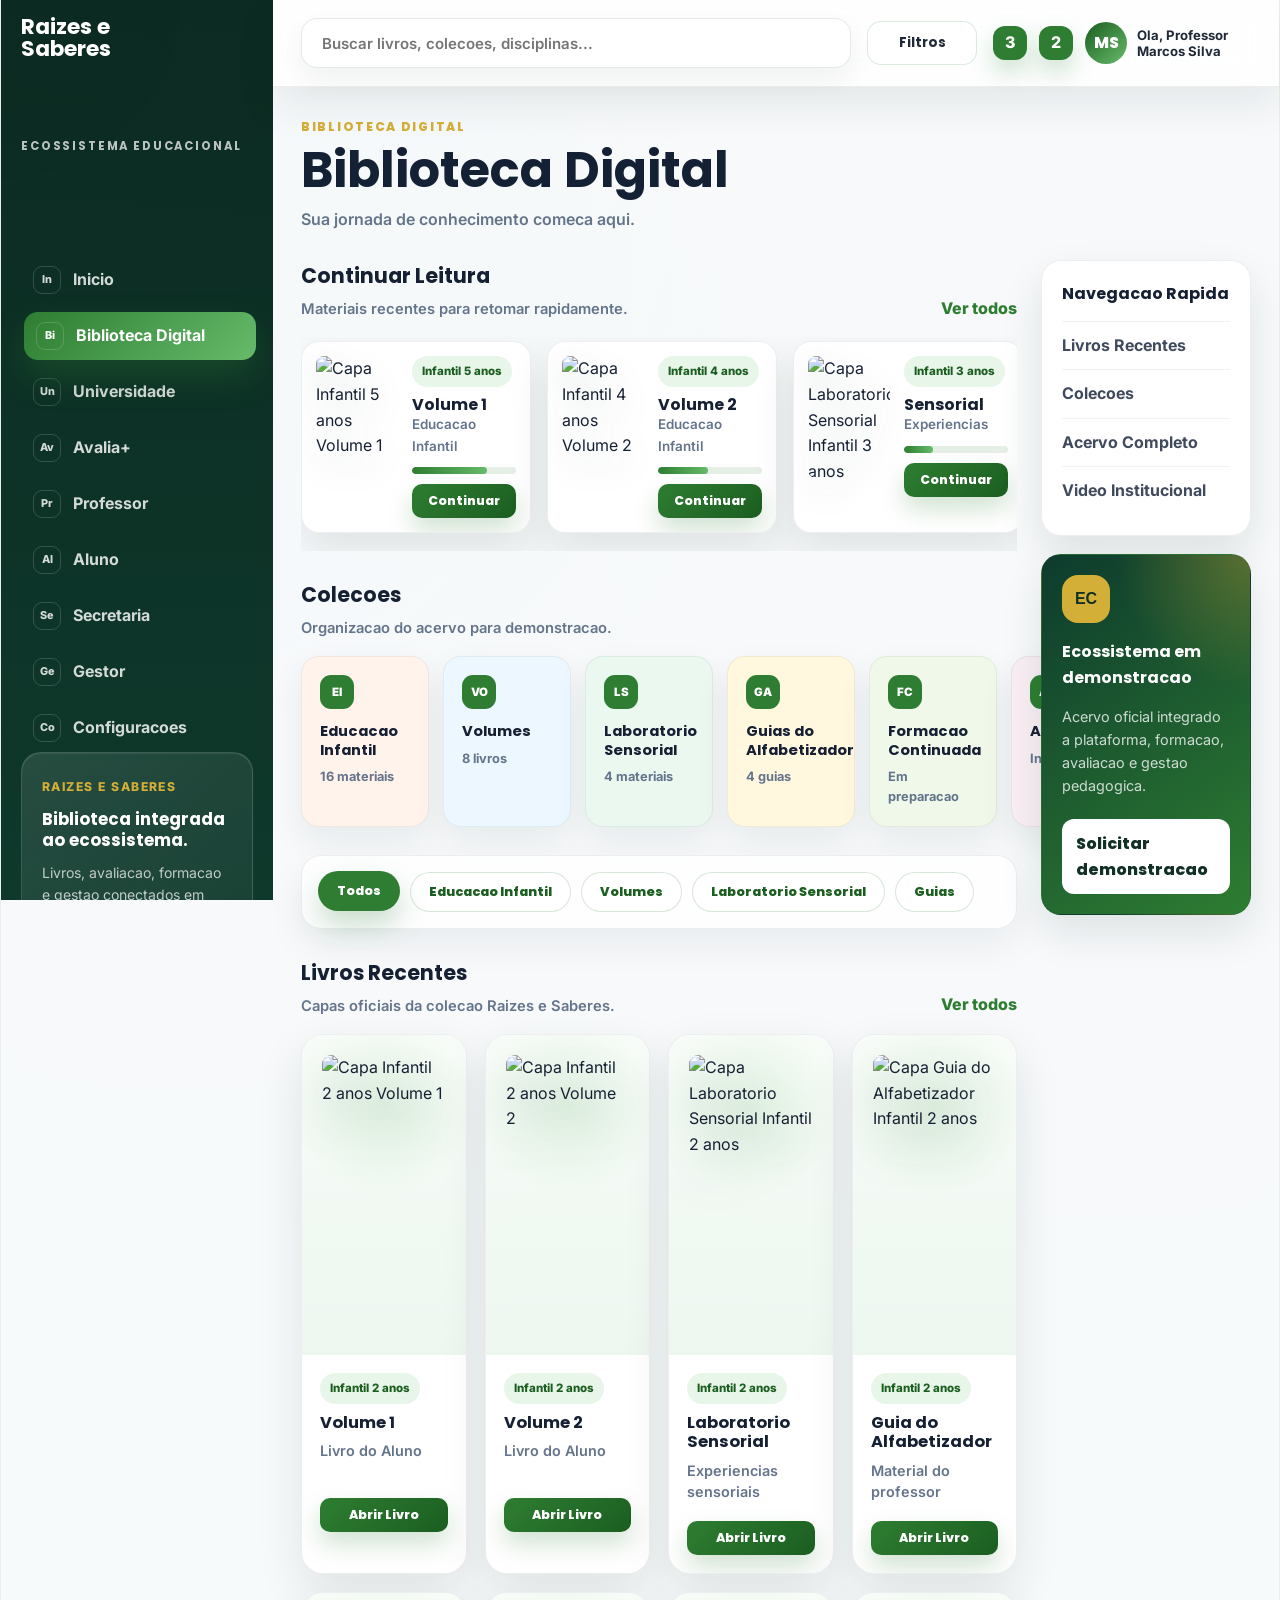
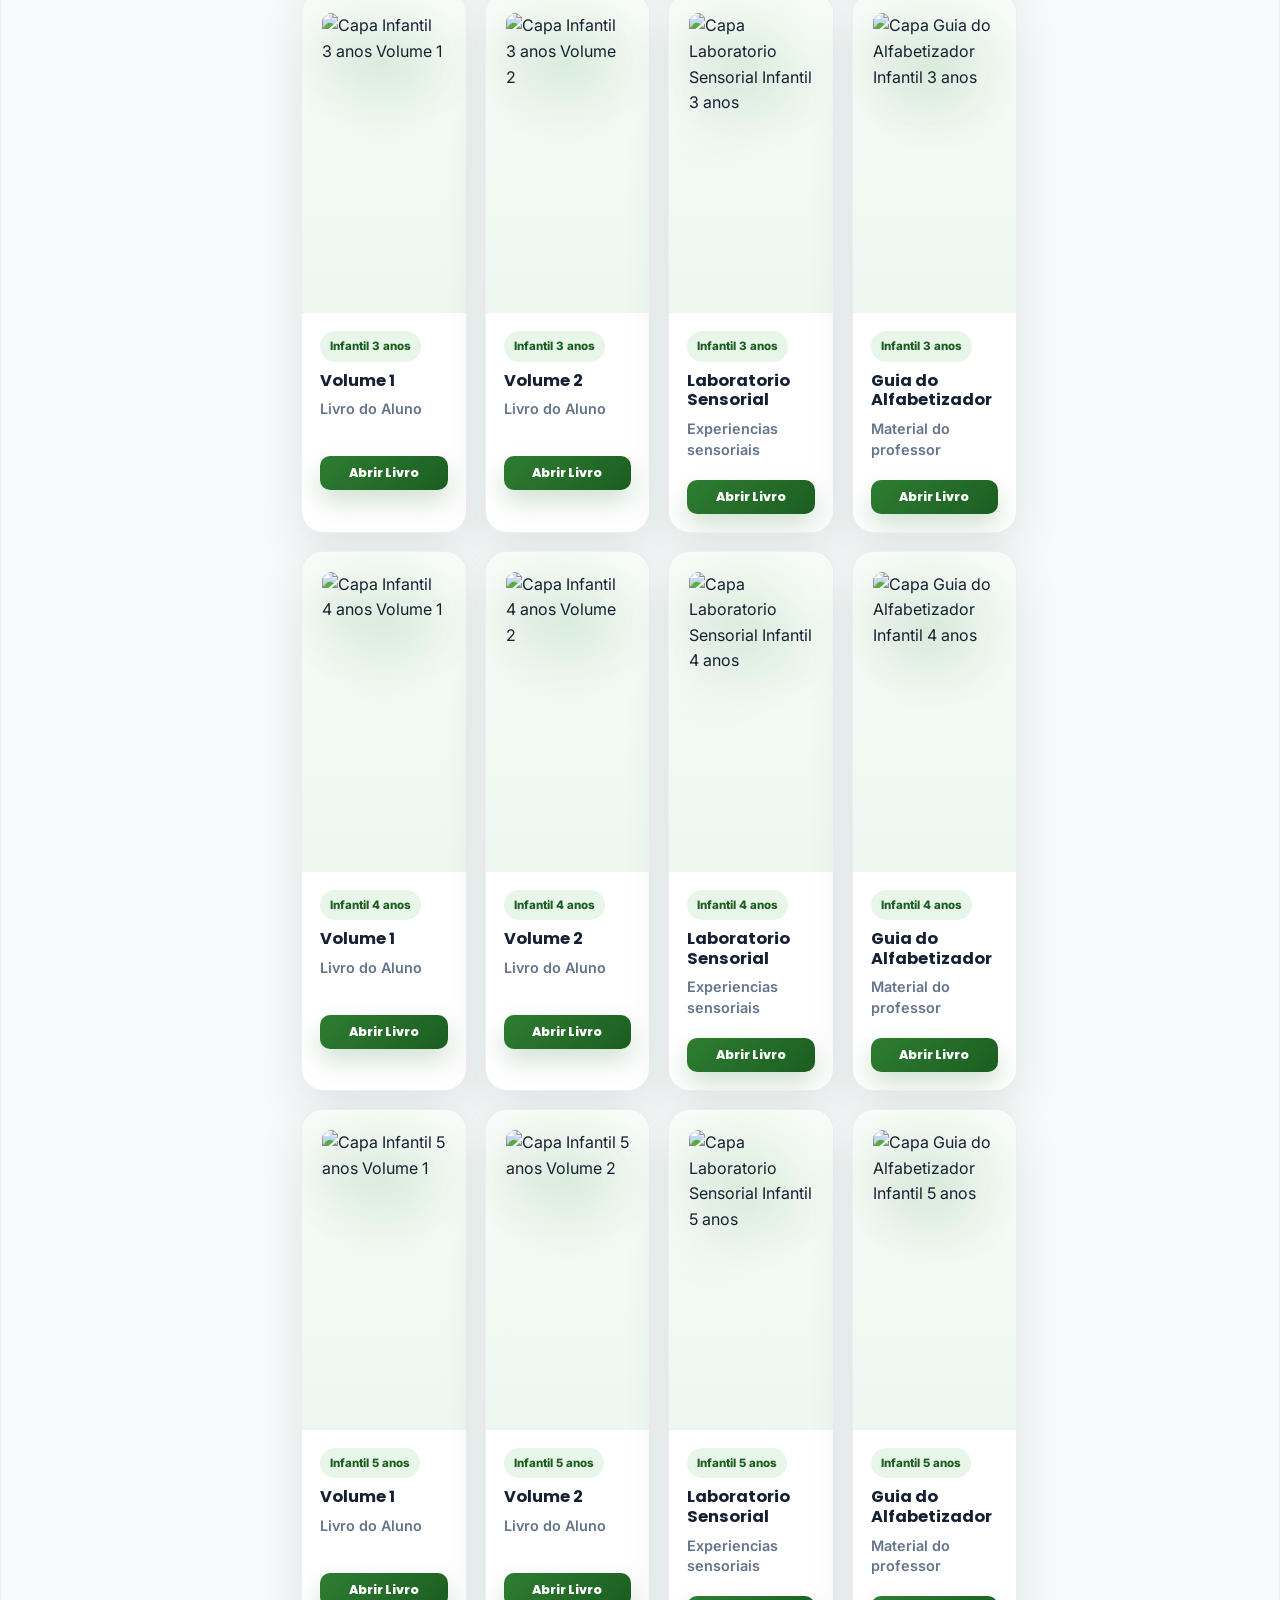
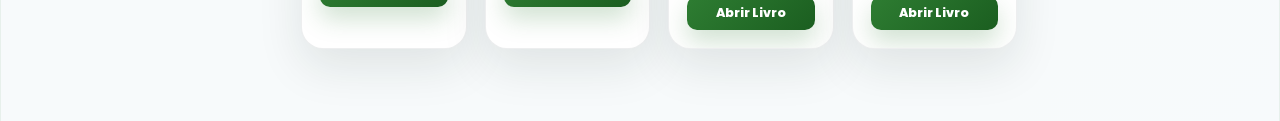
==== commit 6c029e50: "Add files via upload" ====
--- a/biblioteca.html
+++ b/biblioteca.html
@@ -26,7 +26,12 @@
     <div class="showroom-device">
       <aside class="showroom-sidebar" aria-label="Navegacao da plataforma">
         <a class="showroom-logo" href="index.html#inicio" aria-label="Raizes e Saberes">
-          <img src="assets/logo-raizes-e-saberes.png" alt="Raizes e Saberes Digital" />
+          <img
+            src="logo-raizes-e-saberes.png"
+            alt="Raizes e Saberes Digital"
+            onerror="this.style.display='none'; this.nextElementSibling.style.display='block';"
+          />
+          <strong class="showroom-logo-fallback">Raizes e Saberes</strong>
           <span>Ecossistema Educacional</span>
         </a>
 
--- a/styles.css
+++ b/styles.css
@@ -75,6 +75,16 @@
   filter: drop-shadow(0 12px 18px rgba(0, 0, 0, 0.2));
 }
 
+.showroom-logo-fallback {
+  display: none;
+  max-width: 154px;
+  color: #fff;
+  font-family: Poppins, sans-serif;
+  font-size: 1.36rem;
+  line-height: 1;
+  letter-spacing: 0;
+}
+
 .showroom-logo span {
   color: rgba(255, 255, 255, 0.72);
   font-family: Poppins, sans-serif;
@@ -4227,6 +4237,35 @@
 }
 
 /* Biblioteca Digital Showroom V1 - camada final de prioridade */
+.library-showroom-page .showroom-topbar {
+  grid-template-columns: minmax(260px, 1fr) max-content max-content;
+}
+
+.library-showroom-page .showroom-menu-toggle {
+  display: none;
+}
+
+.library-showroom-page .showroom-filter-button {
+  width: auto;
+  min-width: 110px;
+  justify-self: start;
+  white-space: nowrap;
+}
+
+.library-showroom-page .showroom-logo {
+  min-height: 196px;
+}
+
+.library-showroom-page .showroom-logo img {
+  width: 154px;
+  min-height: 132px;
+  object-fit: contain;
+}
+
+.library-showroom-page .showroom-logo img[alt] + .showroom-logo-fallback {
+  margin-top: -10px;
+}
+
 .library-showroom-page .continue-card {
   display: grid;
   grid-template-columns: 82px 1fr;
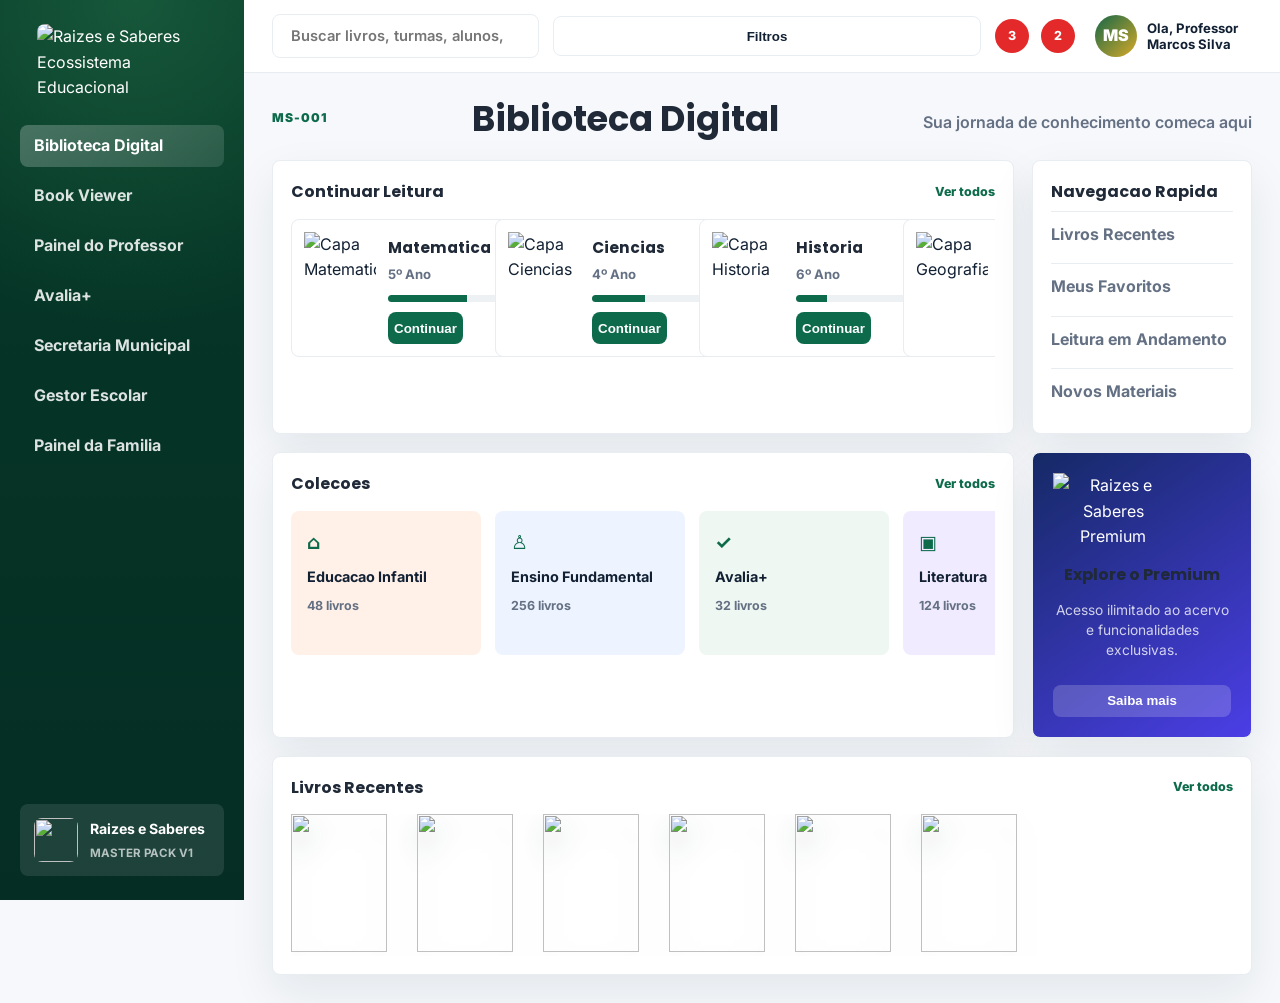
==== commit fd16cfd6: "Add files via upload" ====
--- a/biblioteca.html
+++ b/biblioteca.html
@@ -5,338 +5,246 @@
     <meta name="viewport" content="width=device-width, initial-scale=1" />
     <meta
       name="description"
-      content="Biblioteca Digital premium do Ecossistema Educacional Raizes e Saberes, com capas oficiais e acervo demonstrativo real."
+      content="MASTER PACK V1 do Ecossistema Educacional Raizes e Saberes."
     />
-    <meta name="theme-color" content="#2E7D32" />
-    <meta property="og:title" content="Biblioteca Digital | Raizes e Saberes" />
-    <meta
-      property="og:description"
-      content="Ambiente real da Biblioteca Digital com acervo oficial de Educacao Infantil."
-    />
-    <title>Biblioteca Digital | Raizes e Saberes</title>
+    <meta name="theme-color" content="#06462f" />
+    <meta property="og:title" content="MASTER PACK V1 | Raizes e Saberes" />
+    <title>MASTER PACK V1 | Raizes e Saberes</title>
+    <link rel="icon" type="image/png" href="assets/brand/favicon.png" />
+    <link rel="apple-touch-icon" href="assets/brand/logo-app.png" />
     <link rel="preconnect" href="https://fonts.googleapis.com" />
     <link rel="preconnect" href="https://fonts.gstatic.com" crossorigin />
     <link
-      href="https://fonts.googleapis.com/css2?family=Inter:wght@400;500;600;700&family=Poppins:wght@500;600;700;800&display=swap"
+      href="https://fonts.googleapis.com/css2?family=Inter:wght@400;500;600;700;800&family=Poppins:wght@600;700;800&display=swap"
       rel="stylesheet"
     />
     <link rel="stylesheet" href="styles.css" />
+    <link rel="stylesheet" href="master-pack.css" />
   </head>
-  <body class="library-showroom-page">
-    <div class="showroom-device">
-      <aside class="showroom-sidebar" aria-label="Navegacao da plataforma">
-        <a class="showroom-logo" href="index.html#inicio" aria-label="Raizes e Saberes">
-          <img
-            src="logo-raizes-e-saberes.png"
-            alt="Raizes e Saberes Digital"
-            onerror="this.style.display='none'; this.nextElementSibling.style.display='block';"
-          />
-          <strong class="showroom-logo-fallback">Raizes e Saberes</strong>
-          <span>Ecossistema Educacional</span>
+  <body class="master-app">
+    <div class="app-shell">
+      <aside class="app-sidebar" aria-label="Navegacao principal">
+        <a class="sidebar-logo" href="index.html" aria-label="Raizes e Saberes">
+          <img src="assets/brand/logo-sidebar-dark.png" alt="Raizes e Saberes Ecossistema Educacional" />
         </a>
 
-        <nav class="showroom-menu" aria-label="Menu da Biblioteca Digital">
-          <a href="index.html#inicio"><span>In</span>Inicio</a>
-          <a class="is-active" href="biblioteca.html" aria-current="page"><span>Bi</span>Biblioteca Digital</a>
-          <a href="index.html#universidade"><span>Un</span>Universidade</a>
-          <a href="index.html#avalia"><span>Av</span>Avalia+</a>
-          <a href="index.html#plataforma"><span>Pr</span>Professor</a>
-          <a href="index.html#plataforma"><span>Al</span>Aluno</a>
-          <a href="index.html#resultados"><span>Se</span>Secretaria</a>
-          <a href="index.html#resultados"><span>Ge</span>Gestor</a>
-          <a href="index.html#contato"><span>Co</span>Configuracoes</a>
+        <nav class="app-nav" aria-label="Master Screens">
+          <button class="is-active" type="button" data-screen-target="biblioteca">Biblioteca Digital</button>
+          <button type="button" data-screen-target="viewer">Book Viewer</button>
+          <button type="button" data-screen-target="professor">Painel do Professor</button>
+          <button type="button" data-screen-target="avalia">Avalia+</button>
+          <button type="button" data-screen-target="secretaria">Secretaria Municipal</button>
+          <button type="button" data-screen-target="gestor">Gestor Escolar</button>
+          <button type="button" data-screen-target="familia">Painel da Familia</button>
         </nav>
 
-        <div class="showroom-ecosystem-card">
-          <span>Raizes e Saberes</span>
-          <strong>Biblioteca integrada ao ecossistema.</strong>
-          <p>Livros, avaliacao, formacao e gestao conectados em uma unica experiencia.</p>
-        </div>
+        <section class="sidebar-profile">
+          <img src="assets/brand/logo-app.png" alt="" />
+          <div>
+            <strong>Raizes e Saberes</strong>
+            <span>MASTER PACK V1</span>
+          </div>
+        </section>
       </aside>
 
-      <main class="showroom-main" data-library-grid>
-        <header class="showroom-topbar">
-          <button class="showroom-menu-toggle" type="button" aria-label="Abrir menu">Menu</button>
-
-          <label class="showroom-search">
-            <span>Buscar</span>
-            <input
-              type="search"
-              placeholder="Buscar livros, colecoes, disciplinas..."
-              data-library-search
-            />
+      <main class="app-main">
+        <header class="app-topbar">
+          <button class="icon-button menu-toggle" type="button" aria-label="Abrir menu">☰</button>
+          <label class="app-search">
+            <span>Pesquisar</span>
+            <input type="search" placeholder="Buscar livros, turmas, alunos, atividades..." />
           </label>
-
-          <button class="showroom-filter-button" type="button">Filtros</button>
-
-          <div class="showroom-top-actions" aria-label="Acoes da conta">
-            <span class="showroom-alert" aria-label="Notificacoes">3</span>
-            <span class="showroom-alert" aria-label="Mensagens">2</span>
-            <div class="showroom-user">
+          <button class="top-filter" type="button">Filtros</button>
+          <div class="top-actions" aria-label="Acoes">
+            <span class="notif">3</span>
+            <span class="notif">2</span>
+            <div class="user-chip">
               <span>MS</span>
               <strong>Ola, Professor<br />Marcos Silva</strong>
             </div>
           </div>
         </header>
 
-        <div class="showroom-content">
-          <section class="showroom-title-block">
-            <p class="eyebrow">Biblioteca Digital</p>
+        <section class="screen is-active" data-screen="biblioteca">
+          <div class="screen-title">
+            <p>MS-001</p>
             <h1>Biblioteca Digital</h1>
-            <p>Sua jornada de conhecimento comeca aqui.</p>
-          </section>
-
-          <section class="showroom-layout-grid">
-            <div class="showroom-primary-area">
-              <section class="showroom-section" data-library-shelf aria-labelledby="continue-title">
-                <div class="showroom-section-head">
-                  <div>
-                    <h2 id="continue-title">Continuar Leitura</h2>
-                    <p>Materiais recentes para retomar rapidamente.</p>
-                  </div>
-                  <a href="#acervo-completo">Ver todos</a>
-                </div>
-
-                <div class="continue-scroll">
-                  <article
-                    class="continue-card library-card"
-                    data-category="infantil volume oficial"
-                    data-title="Infantil 5 anos Volume 1 Ciencias"
-                  >
-                    <img src="assets/RAIZES_INFANTIL5_VOL1_BIBLIOTECA.webp" alt="Capa Infantil 5 anos Volume 1" />
-                    <div>
-                      <span>Infantil 5 anos</span>
-                      <h3>Volume 1</h3>
-                      <p>Educacao Infantil</p>
-                      <div class="progress-line"><i style="width:72%"></i></div>
-                      <button type="button" data-book-viewer>Continuar</button>
-                    </div>
-                  </article>
-
-                  <article
-                    class="continue-card library-card"
-                    data-category="infantil volume oficial"
-                    data-title="Infantil 4 anos Volume 2"
-                  >
-                    <img src="assets/RAIZES_INFANTIL4_VOL2_BIBLIOTECA.webp" alt="Capa Infantil 4 anos Volume 2" />
-                    <div>
-                      <span>Infantil 4 anos</span>
-                      <h3>Volume 2</h3>
-                      <p>Educacao Infantil</p>
-                      <div class="progress-line"><i style="width:48%"></i></div>
-                      <button type="button" data-book-viewer>Continuar</button>
-                    </div>
-                  </article>
-
-                  <article
-                    class="continue-card library-card"
-                    data-category="infantil sensorial oficial"
-                    data-title="Laboratorio Sensorial Infantil 3 anos"
-                  >
-                    <img src="assets/RAIZES_LAB_SENSORIAL_INFANTIL3_BIBLIOTECA.webp" alt="Capa Laboratorio Sensorial Infantil 3 anos" />
-                    <div>
-                      <span>Infantil 3 anos</span>
-                      <h3>Sensorial</h3>
-                      <p>Experiencias</p>
-                      <div class="progress-line"><i style="width:28%"></i></div>
-                      <button type="button" data-book-viewer>Continuar</button>
-                    </div>
-                  </article>
-
-                  <article
-                    class="continue-card library-card"
-                    data-category="infantil guia oficial"
-                    data-title="Guia do Alfabetizador Infantil 5 anos"
-                  >
-                    <img src="assets/RAIZES_GUIA_ALFABETIZADOR_INFANTIL5_BIBLIOTECA.webp" alt="Capa Guia do Alfabetizador Infantil 5 anos" />
-                    <div>
-                      <span>Infantil 5 anos</span>
-                      <h3>Guia</h3>
-                      <p>Professor</p>
-                      <div class="progress-line"><i style="width:36%"></i></div>
-                      <button type="button" data-book-viewer>Continuar</button>
-                    </div>
-                  </article>
-                </div>
-              </section>
-
-              <section class="showroom-section collections-section" aria-labelledby="collections-title">
-                <div class="showroom-section-head">
-                  <div>
-                    <h2 id="collections-title">Colecoes</h2>
-                    <p>Organizacao do acervo para demonstracao.</p>
-                  </div>
-                </div>
-
-                <div class="collection-grid">
-                  <article class="collection-card peach">
-                    <span>EI</span>
-                    <strong>Educacao Infantil</strong>
-                    <p>16 materiais</p>
-                  </article>
-                  <article class="collection-card green">
-                    <span>VO</span>
-                    <strong>Volumes</strong>
-                    <p>8 livros</p>
-                  </article>
-                  <article class="collection-card mint">
-                    <span>LS</span>
-                    <strong>Laboratorio Sensorial</strong>
-                    <p>4 materiais</p>
-                  </article>
-                  <article class="collection-card gold">
-                    <span>GA</span>
-                    <strong>Guias do Alfabetizador</strong>
-                    <p>4 guias</p>
-                  </article>
-                  <article class="collection-card sage">
-                    <span>FC</span>
-                    <strong>Formacao Continuada</strong>
-                    <p>Em preparacao</p>
-                  </article>
-                  <article class="collection-card soft">
-                    <span>AV</span>
-                    <strong>Avalia+</strong>
-                    <p>Integrado</p>
-                  </article>
-                </div>
-              </section>
-
-              <section class="showroom-filters" aria-label="Filtros da biblioteca">
-                <button class="library-filter is-active" type="button" data-filter="all">Todos</button>
-                <button class="library-filter" type="button" data-filter="infantil">Educacao Infantil</button>
-                <button class="library-filter" type="button" data-filter="volume">Volumes</button>
-                <button class="library-filter" type="button" data-filter="sensorial">Laboratorio Sensorial</button>
-                <button class="library-filter" type="button" data-filter="guia">Guias</button>
-              </section>
-
-              <p class="library-empty showroom-empty" data-library-empty hidden>
-                Nenhum livro encontrado. Ajuste a busca ou os filtros para visualizar o acervo.
-              </p>
-
-              <section class="showroom-section" id="acervo-completo" data-library-shelf aria-labelledby="recent-title">
-                <div class="showroom-section-head">
-                  <div>
-                    <h2 id="recent-title">Livros Recentes</h2>
-                    <p>Capas oficiais da colecao Raizes e Saberes.</p>
-                  </div>
-                  <a href="#acervo-completo">Ver todos</a>
-                </div>
-
-                <div class="book-grid">
-                  <article class="showroom-book-card library-card" data-category="infantil volume oficial" data-title="Infantil 2 anos Volume 1">
-                    <div class="showroom-book-cover"><img src="assets/RAIZES_INFANTIL2_VOL1_BIBLIOTECA.webp" alt="Capa Infantil 2 anos Volume 1" loading="lazy" /></div>
-                    <div class="showroom-book-info"><span>Infantil 2 anos</span><h3>Volume 1</h3><p>Livro do Aluno</p><button type="button" data-book-viewer>Abrir Livro</button></div>
-                  </article>
-                  <article class="showroom-book-card library-card" data-category="infantil volume oficial" data-title="Infantil 2 anos Volume 2">
-                    <div class="showroom-book-cover"><img src="assets/RAIZES_INFANTIL2_VOL2_BIBLIOTECA.webp" alt="Capa Infantil 2 anos Volume 2" loading="lazy" /></div>
-                    <div class="showroom-book-info"><span>Infantil 2 anos</span><h3>Volume 2</h3><p>Livro do Aluno</p><button type="button" data-book-viewer>Abrir Livro</button></div>
-                  </article>
-                  <article class="showroom-book-card library-card" data-category="infantil sensorial oficial" data-title="Infantil 2 anos Laboratorio Sensorial">
-                    <div class="showroom-book-cover"><img src="assets/RAIZES_LAB_SENSORIAL_INFANTIL2_BIBLIOTECA.webp" alt="Capa Laboratorio Sensorial Infantil 2 anos" loading="lazy" /></div>
-                    <div class="showroom-book-info"><span>Infantil 2 anos</span><h3>Laboratorio Sensorial</h3><p>Experiencias sensoriais</p><button type="button" data-book-viewer>Abrir Livro</button></div>
-                  </article>
-                  <article class="showroom-book-card library-card" data-category="infantil guia oficial" data-title="Infantil 2 anos Guia do Alfabetizador">
-                    <div class="showroom-book-cover"><img src="assets/RAIZES_GUIA_ALFABETIZADOR_INFANTIL2_BIBLIOTECA.webp" alt="Capa Guia do Alfabetizador Infantil 2 anos" loading="lazy" /></div>
-                    <div class="showroom-book-info"><span>Infantil 2 anos</span><h3>Guia do Alfabetizador</h3><p>Material do professor</p><button type="button" data-book-viewer>Abrir Livro</button></div>
-                  </article>
-
-                  <article class="showroom-book-card library-card" data-category="infantil volume oficial" data-title="Infantil 3 anos Volume 1">
-                    <div class="showroom-book-cover"><img src="assets/RAIZES_INFANTIL3_VOL1_BIBLIOTECA.webp" alt="Capa Infantil 3 anos Volume 1" loading="lazy" /></div>
-                    <div class="showroom-book-info"><span>Infantil 3 anos</span><h3>Volume 1</h3><p>Livro do Aluno</p><button type="button" data-book-viewer>Abrir Livro</button></div>
-                  </article>
-                  <article class="showroom-book-card library-card" data-category="infantil volume oficial" data-title="Infantil 3 anos Volume 2">
-                    <div class="showroom-book-cover"><img src="assets/RAIZES_INFANTIL3_VOL2_BIBLIOTECA.webp" alt="Capa Infantil 3 anos Volume 2" loading="lazy" /></div>
-                    <div class="showroom-book-info"><span>Infantil 3 anos</span><h3>Volume 2</h3><p>Livro do Aluno</p><button type="button" data-book-viewer>Abrir Livro</button></div>
-                  </article>
-                  <article class="showroom-book-card library-card" data-category="infantil sensorial oficial" data-title="Infantil 3 anos Laboratorio Sensorial">
-                    <div class="showroom-book-cover"><img src="assets/RAIZES_LAB_SENSORIAL_INFANTIL3_BIBLIOTECA.webp" alt="Capa Laboratorio Sensorial Infantil 3 anos" loading="lazy" /></div>
-                    <div class="showroom-book-info"><span>Infantil 3 anos</span><h3>Laboratorio Sensorial</h3><p>Experiencias sensoriais</p><button type="button" data-book-viewer>Abrir Livro</button></div>
-                  </article>
-                  <article class="showroom-book-card library-card" data-category="infantil guia oficial" data-title="Infantil 3 anos Guia do Alfabetizador">
-                    <div class="showroom-book-cover"><img src="assets/RAIZES_GUIA_ALFABETIZADOR_INFANTIL3_BIBLIOTECA.webp" alt="Capa Guia do Alfabetizador Infantil 3 anos" loading="lazy" /></div>
-                    <div class="showroom-book-info"><span>Infantil 3 anos</span><h3>Guia do Alfabetizador</h3><p>Material do professor</p><button type="button" data-book-viewer>Abrir Livro</button></div>
-                  </article>
-
-                  <article class="showroom-book-card library-card" data-category="infantil volume oficial" data-title="Infantil 4 anos Volume 1">
-                    <div class="showroom-book-cover"><img src="assets/RAIZES_INFANTIL4_VOL1_BIBLIOTECA.webp" alt="Capa Infantil 4 anos Volume 1" loading="lazy" /></div>
-                    <div class="showroom-book-info"><span>Infantil 4 anos</span><h3>Volume 1</h3><p>Livro do Aluno</p><button type="button" data-book-viewer>Abrir Livro</button></div>
-                  </article>
-                  <article class="showroom-book-card library-card" data-category="infantil volume oficial" data-title="Infantil 4 anos Volume 2">
-                    <div class="showroom-book-cover"><img src="assets/RAIZES_INFANTIL4_VOL2_BIBLIOTECA.webp" alt="Capa Infantil 4 anos Volume 2" loading="lazy" /></div>
-                    <div class="showroom-book-info"><span>Infantil 4 anos</span><h3>Volume 2</h3><p>Livro do Aluno</p><button type="button" data-book-viewer>Abrir Livro</button></div>
-                  </article>
-                  <article class="showroom-book-card library-card" data-category="infantil sensorial oficial" data-title="Infantil 4 anos Laboratorio Sensorial">
-                    <div class="showroom-book-cover"><img src="assets/RAIZES_LAB_SENSORIAL_INFANTIL4_BIBLIOTECA.webp" alt="Capa Laboratorio Sensorial Infantil 4 anos" loading="lazy" /></div>
-                    <div class="showroom-book-info"><span>Infantil 4 anos</span><h3>Laboratorio Sensorial</h3><p>Experiencias sensoriais</p><button type="button" data-book-viewer>Abrir Livro</button></div>
-                  </article>
-                  <article class="showroom-book-card library-card" data-category="infantil guia oficial" data-title="Infantil 4 anos Guia do Alfabetizador">
-                    <div class="showroom-book-cover"><img src="assets/RAIZES_GUIA_ALFABETIZADOR_INFANTIL4_BIBLIOTECA.webp" alt="Capa Guia do Alfabetizador Infantil 4 anos" loading="lazy" /></div>
-                    <div class="showroom-book-info"><span>Infantil 4 anos</span><h3>Guia do Alfabetizador</h3><p>Material do professor</p><button type="button" data-book-viewer>Abrir Livro</button></div>
-                  </article>
-
-                  <article class="showroom-book-card library-card" data-category="infantil volume oficial" data-title="Infantil 5 anos Volume 1">
-                    <div class="showroom-book-cover"><img src="assets/RAIZES_INFANTIL5_VOL1_BIBLIOTECA.webp" alt="Capa Infantil 5 anos Volume 1" loading="lazy" /></div>
-                    <div class="showroom-book-info"><span>Infantil 5 anos</span><h3>Volume 1</h3><p>Livro do Aluno</p><button type="button" data-book-viewer>Abrir Livro</button></div>
-                  </article>
-                  <article class="showroom-book-card library-card" data-category="infantil volume oficial" data-title="Infantil 5 anos Volume 2">
-                    <div class="showroom-book-cover"><img src="assets/RAIZES_INFANTIL5_VOL2_BIBLIOTECA.webp" alt="Capa Infantil 5 anos Volume 2" loading="lazy" /></div>
-                    <div class="showroom-book-info"><span>Infantil 5 anos</span><h3>Volume 2</h3><p>Livro do Aluno</p><button type="button" data-book-viewer>Abrir Livro</button></div>
-                  </article>
-                  <article class="showroom-book-card library-card" data-category="infantil sensorial oficial" data-title="Infantil 5 anos Laboratorio Sensorial">
-                    <div class="showroom-book-cover"><img src="assets/RAIZES_LAB_SENSORIAL_INFANTIL5_BIBLIOTECA.webp" alt="Capa Laboratorio Sensorial Infantil 5 anos" loading="lazy" /></div>
-                    <div class="showroom-book-info"><span>Infantil 5 anos</span><h3>Laboratorio Sensorial</h3><p>Experiencias sensoriais</p><button type="button" data-book-viewer>Abrir Livro</button></div>
-                  </article>
-                  <article class="showroom-book-card library-card" data-category="infantil guia oficial" data-title="Infantil 5 anos Guia do Alfabetizador">
-                    <div class="showroom-book-cover"><img src="assets/RAIZES_GUIA_ALFABETIZADOR_INFANTIL5_BIBLIOTECA.webp" alt="Capa Guia do Alfabetizador Infantil 5 anos" loading="lazy" /></div>
-                    <div class="showroom-book-info"><span>Infantil 5 anos</span><h3>Guia do Alfabetizador</h3><p>Material do professor</p><button type="button" data-book-viewer>Abrir Livro</button></div>
-                  </article>
-                </div>
-              </section>
-            </div>
-
-            <aside class="showroom-right-rail" aria-label="Navegacao rapida">
-              <section class="quick-panel">
-                <h2>Navegacao Rapida</h2>
-                <a href="#continue-title">Livros Recentes</a>
-                <a href="#collections-title">Colecoes</a>
-                <a href="#acervo-completo">Acervo Completo</a>
-                <a href="index.html#video-institucional">Video Institucional</a>
-              </section>
-
-              <section class="ecosystem-panel">
-                <span>EC</span>
-                <h2>Ecossistema em demonstracao</h2>
-                <p>Acervo oficial integrado a plataforma, formacao, avaliacao e gestao pedagogica.</p>
-                <a href="index.html#contato">Solicitar demonstracao</a>
-              </section>
-            </aside>
-          </section>
-        </div>
+            <span>Sua jornada de conhecimento comeca aqui</span>
+          </div>
+
+          <div class="library-grid">
+            <section class="wide-panel">
+              <div class="panel-head">
+                <h2>Continuar Leitura</h2>
+                <a href="#viewer" data-screen-link="viewer">Ver todos</a>
+              </div>
+              <div class="reading-row">
+                <article class="reading-card">
+                  <img src="assets/RAIZES_INFANTIL5_VOL1_BIBLIOTECA.webp" alt="Capa Matematica" />
+                  <div><h3>Matematica</h3><p>5º Ano</p><i style="--value:72%"></i><button data-screen-link="viewer">Continuar</button></div>
+                </article>
+                <article class="reading-card">
+                  <img src="assets/RAIZES_INFANTIL4_VOL2_BIBLIOTECA.webp" alt="Capa Ciencias" />
+                  <div><h3>Ciencias</h3><p>4º Ano</p><i style="--value:48%"></i><button data-screen-link="viewer">Continuar</button></div>
+                </article>
+                <article class="reading-card">
+                  <img src="assets/RAIZES_INFANTIL3_VOL2_BIBLIOTECA.webp" alt="Capa Historia" />
+                  <div><h3>Historia</h3><p>6º Ano</p><i style="--value:28%"></i><button data-screen-link="viewer">Continuar</button></div>
+                </article>
+                <article class="reading-card">
+                  <img src="assets/RAIZES_INFANTIL4_VOL1_BIBLIOTECA.webp" alt="Capa Geografia" />
+                  <div><h3>Geografia</h3><p>3º Ano</p><i style="--value:15%"></i><button data-screen-link="viewer">Continuar</button></div>
+                </article>
+              </div>
+            </section>
+
+            <aside class="quick-card">
+              <h2>Navegacao Rapida</h2>
+              <a>Livros Recentes</a><a>Meus Favoritos</a><a>Leitura em Andamento</a><a>Novos Materiais</a>
+            </aside>
+
+            <section class="wide-panel">
+              <div class="panel-head">
+                <h2>Colecoes</h2>
+                <a>Ver todos</a>
+              </div>
+              <div class="collection-strip">
+                <article><b>⌂</b><strong>Educacao Infantil</strong><span>48 livros</span></article>
+                <article><b>♙</b><strong>Ensino Fundamental</strong><span>256 livros</span></article>
+                <article><b>✓</b><strong>Avalia+</strong><span>32 livros</span></article>
+                <article><b>▣</b><strong>Literatura</strong><span>124 livros</span></article>
+                <article><b>♧</b><strong>Formacao Continuada</strong><span>67 livros</span></article>
+                <article><b>▤</b><strong>Materiais Complementares</strong><span>89 livros</span></article>
+              </div>
+            </section>
+
+            <aside class="premium-card">
+              <img src="assets/brand/logo-premium-dark.png" alt="Raizes e Saberes Premium" />
+              <h2>Explore o Premium</h2>
+              <p>Acesso ilimitado ao acervo e funcionalidades exclusivas.</p>
+              <button>Saiba mais</button>
+            </aside>
+
+            <section class="wide-panel recent-books">
+              <div class="panel-head"><h2>Livros Recentes</h2><a>Ver todos</a></div>
+              <div class="book-strip">
+                <img src="assets/RAIZES_INFANTIL5_VOL1_BIBLIOTECA.webp" alt="" />
+                <img src="assets/RAIZES_INFANTIL2_VOL1_BIBLIOTECA.webp" alt="" />
+                <img src="assets/RAIZES_INFANTIL4_VOL1_BIBLIOTECA.webp" alt="" />
+                <img src="assets/RAIZES_INFANTIL3_VOL2_BIBLIOTECA.webp" alt="" />
+                <img src="assets/RAIZES_INFANTIL5_VOL2_BIBLIOTECA.webp" alt="" />
+                <img src="assets/RAIZES_INFANTIL4_VOL2_BIBLIOTECA.webp" alt="" />
+              </div>
+            </section>
+          </div>
+        </section>
+
+        <section class="screen" data-screen="viewer">
+          <div class="viewer-shell">
+            <aside class="page-rail">
+              <h2>Paginas</h2>
+              <img src="assets/RAIZES_INFANTIL5_VOL1_BIBLIOTECA.webp" alt="" />
+              <img class="selected" src="assets/RAIZES_INFANTIL4_VOL1_BIBLIOTECA.webp" alt="" />
+              <img src="assets/RAIZES_INFANTIL3_VOL1_BIBLIOTECA.webp" alt="" />
+              <img src="assets/RAIZES_INFANTIL2_VOL1_BIBLIOTECA.webp" alt="" />
+            </aside>
+            <section class="book-spread">
+              <div class="page left-page">
+                <span class="chapter">3</span>
+                <h1>Os seres vivos<br />e o ambiente</h1>
+                <p>Todos os seres vivos precisam do ambiente para sobreviver. Eles obtem do ambiente os recursos necessarios para viver, como agua, luz, ar e alimentos.</p>
+                <div class="nature-photo"></div>
+                <b>28</b>
+              </div>
+              <div class="page right-page">
+                <p>As plantas produzem seu proprio alimento por meio da <strong>fotossintese</strong>. Ja os animais obtem seu alimento de outros seres vivos.</p>
+                <div class="tree-diagram"><span>Luz do sol</span><strong>Oxigenio</strong><em>Agua e sais minerais</em></div>
+                <div class="reflect-box"><strong>Para refletir</strong><span>Como os seres vivos interagem entre si e com o ambiente?</span></div>
+                <b>29</b>
+              </div>
+            </section>
+            <aside class="summary-rail">
+              <h2>Sumario</h2>
+              <p><strong>Capitulo 1</strong><span>10</span></p>
+              <p><strong>Capitulo 2</strong><span>22</span></p>
+              <p class="active"><strong>Capitulo 3</strong><span>28</span></p>
+              <p><strong>Capitulo 4</strong><span>40</span></p>
+            </aside>
+          </div>
+          <div class="viewer-controls"><button>−</button><span>100%</span><button>+</button><button>‹</button><strong>29 / 128</strong><button>›</button></div>
+        </section>
+
+        <section class="screen" data-screen="professor">
+          <div class="dashboard-head"><div><p>MS-003</p><h1>Ola, Professor Marcos!</h1><span>Que bom te ver por aqui. Vamos transformar o dia dos nossos alunos.</span></div></div>
+          <div class="teacher-layout">
+            <section class="panel"><div class="panel-head"><h2>Minhas Turmas</h2><a>Ver todas</a></div><div class="class-grid"><article>4º Ano A<span>28 alunos</span></article><article>5º Ano B<span>27 alunos</span></article><article>6º Ano A<span>30 alunos</span></article><article>3º Ano C<span>25 alunos</span></article></div></section>
+            <section class="panel span-2"><div class="panel-head"><h2>Planejamento Semanal</h2><a>Ver semana completa</a></div><div class="week-grid"><article>Seg 20<strong>Matematica</strong><span>8h - 9h40</span></article><article>Ter 21<strong>Portugues</strong><span>8h - 9h40</span></article><article class="today">Qua 22<strong>Geografia</strong><span>8h - 9h40</span></article><article>Qui 23<strong>Ciencias</strong><span>10h - 11h40</span></article><article>Sex 24<strong>Ed. Fisica</strong><span>10h - 11h40</span></article></div></section>
+            <section class="panel"><h2>Proximas Aulas</h2><ul class="clean-list"><li>Geografia <span>Hoje - 8h00</span></li><li>Arte <span>Hoje - 10h00</span></li><li>Matematica <span>Amanha - 8h00</span></li></ul></section>
+            <section class="panel"><h2>Atividades Pendentes</h2><ul class="clean-list"><li>Atividade de Matematica <span>15 entregas</span></li><li>Leitura e Interpretacao <span>8 entregas</span></li><li>Experimento: Ciclo da Agua <span>12 entregas</span></li></ul></section>
+            <section class="panel chart-card"><h2>Correcoes</h2><div class="donut">68%</div><strong>24</strong><span>Atividades para corrigir</span></section>
+            <section class="panel book-mini"><h2>Biblioteca Integrada</h2><img src="assets/RAIZES_INFANTIL5_VOL1_BIBLIOTECA.webp" alt="" /><div><strong>Ciencias</strong><span>4º Ano</span><button>Continuar leitura</button></div></section>
+          </div>
+        </section>
+
+        <section class="screen" data-screen="avalia">
+          <div class="dashboard-head blue"><div><p>MS-004</p><h1>AVALIA+</h1><span>Inteligencia em avaliacao</span></div></div>
+          <div class="metric-row"><article>Participacoes<strong>18.742</strong><span>95,4%</span></article><article>Desempenho Medio<strong>72,6%</strong><span>▲ 6,3 p.p.</span></article><article>Acertos<strong>16.842</strong><span>▲ 8,7%</span></article><article>Aprendizado Adequado<strong>68,4%</strong><span>▲ 7,1 p.p.</span></article><article>Atencao Especial<strong>24,8%</strong><span>▼ 3,2 p.p.</span></article><article>Critico<strong>6,8%</strong><span>▼ 3,9 p.p.</span></article></div>
+          <div class="analytics-grid">
+            <section class="panel span-2"><h2>Evolucao da Aprendizagem</h2><div class="line-chart blue-line"></div></section>
+            <section class="panel"><h2>Desempenho por Disciplina</h2><div class="bar-list blue-bars"><p>Lingua Portuguesa<i style="--value:78%"></i></p><p>Matematica<i style="--value:71%"></i></p><p>Ciencias<i style="--value:69%"></i></p><p>Historia<i style="--value:66%"></i></p><p>Geografia<i style="--value:65%"></i></p></div></section>
+            <section class="panel chart-card"><h2>Niveis de Aprendizagem</h2><div class="donut">18.742</div><ul class="legend"><li>Adequado 68,4%</li><li>Basico 24,8%</li><li>Critico 6,8%</li></ul></section>
+            <section class="panel span-2"><h2>Diagnosticos</h2><table><tr><td>EF04LP01</td><td>82,1%</td><td>Adequado</td></tr><tr><td>EF04MA05</td><td>71,4%</td><td>Basico</td></tr><tr><td>EF04CI03</td><td>68,7%</td><td>Basico</td></tr></table></section>
+            <section class="panel"><h2>Atividades Recentes</h2><ul class="clean-list"><li>Avaliacao de Matematica</li><li>Diagnostico de Leitura</li><li>Avaliacao de Ciencias</li></ul></section>
+          </div>
+        </section>
+
+        <section class="screen" data-screen="secretaria">
+          <div class="dashboard-head"><div><p>MS-005</p><h1>Visao Geral da Rede</h1><span>Acompanhe os principais indicadores da educacao municipal</span></div></div>
+          <div class="metric-row"><article>Estudantes<strong>24.875</strong><span>95,2%</span></article><article>Escolas<strong>58</strong><span>100%</span></article><article>Professores<strong>1.482</strong><span>97,5%</span></article><article>Desempenho Medio<strong>72,6%</strong><span>▲ 6,3 p.p.</span></article><article>Frequencia Media<strong>94,1%</strong><span>▲ 2,4 p.p.</span></article><article>IDEB Projetado<strong>6,1</strong><span>▲ 0,3</span></article></div>
+          <div class="analytics-grid secretaria-grid">
+            <section class="panel span-2"><h2>Evolucao do Desempenho da Rede</h2><div class="line-chart"></div></section>
+            <section class="panel"><h2>Desempenho por Etapa de Ensino</h2><div class="bar-list"><p>Educacao Infantil<i style="--value:86%"></i></p><p>Anos Iniciais<i style="--value:74%"></i></p><p>Anos Finais<i style="--value:67%"></i></p><p>Ensino Medio<i style="--value:61%"></i></p></div></section>
+            <section class="panel map-card"><h2>IDEB por Escola</h2><div class="map-shape"></div></section>
+            <section class="panel"><h2>Ranking de Escolas</h2><ol class="rank-list"><li>EM Professor Olavo Bilac <span>86,9%</span></li><li>EMEF Monteiro Lobato <span>83,2%</span></li><li>EM Vereador Joao Lima <span>80,7%</span></li></ol></section>
+            <section class="panel chart-card"><h2>Frequencia da Rede</h2><div class="donut">94,1%</div></section>
+            <section class="panel"><h2>Alertas e Acompanhamentos</h2><ul class="clean-list"><li>5 escolas com desempenho abaixo de 50%</li><li>12 escolas com frequencia abaixo de 85%</li><li>8 escolas com queda no desempenho</li></ul></section>
+          </div>
+        </section>
+
+        <section class="screen" data-screen="gestor">
+          <div class="dashboard-head"><div><p>MS-006</p><h1>Painel do Gestor Escolar</h1><span>Escola Municipal Joao da Silva</span></div></div>
+          <div class="metric-row"><article>Estudantes<strong>582</strong><span>Ativos</span></article><article>Turmas<strong>23</strong><span>Ativas</span></article><article>Professores<strong>41</strong><span>Ativos</span></article><article>Desempenho Medio<strong>72,6%</strong><span>▲ 6,3 p.p.</span></article><article>Frequencia Media<strong>94,1%</strong><span>▲ 2,4 p.p.</span></article><article>Avalia+ Participacao<strong>92,3%</strong><span>▲ 4,1 p.p.</span></article></div>
+          <div class="analytics-grid">
+            <section class="panel"><h2>Desempenho por Etapa</h2><div class="column-chart"></div></section>
+            <section class="panel"><h2>Desempenho por Turma</h2><div class="bar-list"><p>6º Ano A<i style="--value:76%"></i></p><p>6º Ano B<i style="--value:72%"></i></p><p>7º Ano A<i style="--value:69%"></i></p><p>8º Ano A<i style="--value:74%"></i></p></div></section>
+            <section class="panel chart-card"><h2>Frequencia por Turma</h2><div class="donut">94,1%</div></section>
+            <section class="panel"><h2>Alertas Pedagogicos</h2><ul class="clean-list"><li>5 turmas com desempenho abaixo de 60%</li><li>12 estudantes com baixa frequencia</li><li>3 atividades atrasadas</li></ul></section>
+            <section class="panel span-2"><h2>Biblioteca Digital</h2><div class="book-strip small"><img src="assets/RAIZES_INFANTIL3_VOL1_BIBLIOTECA.webp" alt="" /><img src="assets/RAIZES_INFANTIL4_VOL1_BIBLIOTECA.webp" alt="" /><img src="assets/RAIZES_INFANTIL5_VOL1_BIBLIOTECA.webp" alt="" /></div></section>
+            <section class="panel"><h2>Atalhos Rapidos</h2><div class="shortcut-grid"><button>Lancar Frequencia</button><button>Registrar Atividade</button><button>Plano de Aula</button><button>Relatorios</button></div></section>
+          </div>
+        </section>
+
+        <section class="screen" data-screen="familia">
+          <div class="dashboard-head family"><div><p>MS-007</p><h1>Ola, Ana Paula!</h1><span>Acompanhe a jornada escolar dos seus filhos</span></div></div>
+          <div class="family-grid">
+            <section class="panel span-2"><div class="panel-head"><h2>Meus Filhos</h2><a>Ver todos</a></div><div class="child-row"><article><span>Pedro Silva</span><strong>95,2%</strong><i style="--value:95%"></i></article><article><span>Maria Silva</span><strong>92,1%</strong><i style="--value:92%"></i></article></div></section>
+            <section class="family-banner">Acompanhe cada conquista.<br />Participe de cada passo.</section>
+            <section class="panel chart-card"><h2>Frequencia dos Filhos</h2><div class="donut">93,6%</div></section>
+            <section class="panel span-2"><h2>Evolucao da Aprendizagem</h2><div class="bar-list"><p>Lingua Portuguesa<i style="--value:85%"></i></p><p>Matematica<i style="--value:92%"></i></p><p>Ciencias<i style="--value:80%"></i></p><p>Historia<i style="--value:78%"></i></p></div></section>
+            <section class="panel"><h2>Alertas Importantes</h2><ul class="clean-list"><li>Reuniao de Pais e Mestres</li><li>Entrega de atividades</li><li>Comunicado da escola</li></ul></section>
+            <section class="panel"><h2>Proximos Eventos</h2><ul class="clean-list"><li>Passeio Pedagogico</li><li>Avaliacao de Matematica</li><li>Entrega de Boletins</li></ul></section>
+          </div>
+        </section>
       </main>
     </div>
 
-    <nav class="showroom-mobile-nav" aria-label="Navegacao mobile">
-      <a href="index.html#inicio">Inicio</a>
-      <a class="is-active" href="biblioteca.html">Biblioteca</a>
-      <a href="index.html#universidade">Universidade</a>
-      <a href="index.html#avalia">Avalia+</a>
-      <a href="index.html#contato">Mais</a>
+    <nav class="mobile-tabbar" aria-label="Navegacao mobile">
+      <button class="is-active" type="button" data-screen-target="biblioteca">Inicio</button>
+      <button type="button" data-screen-target="viewer">Livro</button>
+      <button type="button" data-screen-target="professor">Professor</button>
+      <button type="button" data-screen-target="avalia">Avalia+</button>
+      <button type="button" data-screen-target="familia">Mais</button>
     </nav>
-
-    <div class="book-viewer-modal" data-book-modal hidden>
-      <div class="book-viewer-dialog" role="dialog" aria-modal="true" aria-labelledby="book-modal-title">
-        <button class="book-modal-close" type="button" aria-label="Fechar visualizacao" data-book-modal-close>
-          &times;
-        </button>
-        <p class="eyebrow">Book Viewer</p>
-        <h2 id="book-modal-title">Visualizador preparado para integracao.</h2>
-        <p>
-          Esta demonstracao ja reconhece o acervo oficial. Na proxima etapa, o botao Abrir Livro
-          podera carregar o leitor digital completo com paginas, sumario e recursos interativos.
-        </p>
-      </div>
-    </div>
 
     <script src="script.js"></script>
   </body>
--- a/styles.css
+++ b/styles.css
@@ -1401,8 +1401,8 @@
 .brand {
   display: inline-flex;
   align-items: center;
-  width: 154px;
-  min-width: 154px;
+  width: 236px;
+  min-width: 236px;
 }
 
 .brand img {
@@ -2369,6 +2369,13 @@
   text-align: left;
 }
 
+.video-card-copy img {
+  width: min(230px, 72%);
+  height: auto;
+  margin-bottom: 6px;
+  border-radius: 8px;
+}
+
 .video-card-copy small {
   color: var(--gold);
   font-family: Poppins, Inter, system-ui, sans-serif;
@@ -3829,8 +3836,8 @@
   }
 
   .brand {
-    width: 140px;
-    min-width: 140px;
+    width: 208px;
+    min-width: 208px;
   }
 
   .site-nav {
@@ -3976,8 +3983,8 @@
   }
 
   .brand {
-    width: 134px;
-    min-width: 134px;
+    width: 190px;
+    min-width: 190px;
   }
 
   .menu-button {
@@ -4029,8 +4036,8 @@
   }
 
   .brand {
-    width: 112px;
-    min-width: 112px;
+    width: 164px;
+    min-width: 164px;
   }
 
   .brand img {
--- a/master-pack.css
+++ b/master-pack.css
@@ -0,0 +1,1095 @@
+:root {
+  --rs-green-950: #042d22;
+  --rs-green-900: #063f2f;
+  --rs-green-800: #07543d;
+  --rs-green-700: #0d6b4b;
+  --rs-green-600: #138456;
+  --rs-green-100: #e8f5ec;
+  --rs-gold: #d7a928;
+  --rs-ink: #122033;
+  --rs-muted: #647083;
+  --rs-line: #e8edf1;
+  --rs-card: #ffffff;
+  --rs-blue: #3e64f4;
+  --rs-shadow: 0 18px 46px rgba(18, 32, 51, 0.08);
+  --rs-radius: 8px;
+}
+
+.master-app {
+  min-height: 100vh;
+  margin: 0;
+  background: #f6f8fb;
+  color: var(--rs-ink);
+  font-family: Inter, system-ui, -apple-system, BlinkMacSystemFont, "Segoe UI", sans-serif;
+}
+
+.master-app * {
+  box-sizing: border-box;
+}
+
+.app-shell {
+  display: grid;
+  grid-template-columns: 244px minmax(0, 1fr);
+  min-height: 100vh;
+}
+
+.app-sidebar {
+  position: sticky;
+  top: 0;
+  display: flex;
+  flex-direction: column;
+  height: 100vh;
+  padding: 24px 20px;
+  background:
+    radial-gradient(circle at 55% 0%, rgba(45, 126, 82, 0.44), transparent 36%),
+    linear-gradient(180deg, #053927 0%, #052d24 100%);
+  color: white;
+}
+
+.sidebar-logo {
+  display: block;
+  width: 170px;
+  margin: 0 auto 24px;
+}
+
+.sidebar-logo img {
+  display: block;
+  width: 100%;
+  border-radius: 8px;
+}
+
+.app-nav {
+  display: grid;
+  gap: 8px;
+}
+
+.app-nav button,
+.mobile-tabbar button {
+  border: 0;
+  font: inherit;
+  cursor: pointer;
+}
+
+.app-nav button {
+  min-height: 42px;
+  padding: 0 14px;
+  border-radius: var(--rs-radius);
+  color: rgba(255, 255, 255, 0.86);
+  background: transparent;
+  text-align: left;
+  font-weight: 700;
+}
+
+.app-nav button.is-active,
+.app-nav button:hover {
+  background: linear-gradient(135deg, rgba(255, 255, 255, 0.24), rgba(255, 255, 255, 0.12));
+  color: #fff;
+}
+
+.sidebar-profile {
+  display: grid;
+  grid-template-columns: 44px 1fr;
+  gap: 12px;
+  align-items: center;
+  margin-top: auto;
+  padding: 14px;
+  border-radius: var(--rs-radius);
+  background: rgba(255, 255, 255, 0.1);
+}
+
+.sidebar-profile img {
+  width: 44px;
+  height: 44px;
+  object-fit: cover;
+  border-radius: 8px;
+}
+
+.sidebar-profile strong,
+.sidebar-profile span {
+  display: block;
+}
+
+.sidebar-profile strong {
+  font-size: 0.88rem;
+}
+
+.sidebar-profile span {
+  margin-top: 3px;
+  color: rgba(255, 255, 255, 0.68);
+  font-size: 0.72rem;
+  font-weight: 700;
+}
+
+.app-main {
+  min-width: 0;
+}
+
+.app-topbar {
+  position: sticky;
+  top: 0;
+  z-index: 30;
+  display: grid;
+  grid-template-columns: auto minmax(260px, 1fr) auto auto;
+  gap: 14px;
+  align-items: center;
+  min-height: 72px;
+  padding: 14px 28px;
+  border-bottom: 1px solid var(--rs-line);
+  background: rgba(255, 255, 255, 0.92);
+  backdrop-filter: blur(18px);
+}
+
+.menu-toggle {
+  display: none;
+}
+
+.icon-button,
+.top-filter {
+  min-height: 40px;
+  border: 1px solid var(--rs-line);
+  border-radius: var(--rs-radius);
+  background: #fff;
+  color: var(--rs-ink);
+  font-weight: 800;
+}
+
+.app-search {
+  position: relative;
+  display: block;
+}
+
+.app-search span {
+  position: absolute;
+  width: 1px;
+  height: 1px;
+  overflow: hidden;
+}
+
+.app-search input {
+  width: 100%;
+  min-height: 44px;
+  padding: 0 18px;
+  border: 1px solid var(--rs-line);
+  border-radius: var(--rs-radius);
+  background: #fff;
+  color: var(--rs-ink);
+  font: 600 0.92rem Inter, sans-serif;
+}
+
+.top-filter {
+  padding: 0 18px;
+}
+
+.top-actions {
+  display: flex;
+  align-items: center;
+  gap: 12px;
+}
+
+.notif {
+  display: grid;
+  width: 34px;
+  height: 34px;
+  place-items: center;
+  border-radius: 50%;
+  color: #fff;
+  background: #e32929;
+  font-size: 0.78rem;
+  font-weight: 800;
+}
+
+.user-chip {
+  display: flex;
+  align-items: center;
+  gap: 10px;
+  padding-left: 8px;
+}
+
+.user-chip span {
+  display: grid;
+  width: 42px;
+  height: 42px;
+  place-items: center;
+  border-radius: 50%;
+  background: linear-gradient(135deg, #136748, #d7a928);
+  color: #fff;
+  font-weight: 900;
+}
+
+.user-chip strong {
+  font-size: 0.82rem;
+  line-height: 1.25;
+}
+
+.screen {
+  display: none;
+  padding: 28px;
+}
+
+.screen.is-active {
+  display: block;
+}
+
+.screen-title,
+.dashboard-head {
+  display: flex;
+  align-items: center;
+  justify-content: space-between;
+  gap: 20px;
+  margin-bottom: 22px;
+}
+
+.screen-title p,
+.dashboard-head p {
+  margin: 0 0 4px;
+  color: var(--rs-green-700);
+  font-size: 0.76rem;
+  font-weight: 900;
+  letter-spacing: 0.08em;
+}
+
+.screen-title h1,
+.dashboard-head h1 {
+  margin: 0;
+  font-family: Poppins, Inter, sans-serif;
+  font-size: clamp(1.55rem, 3vw, 2.2rem);
+  line-height: 1.05;
+}
+
+.screen-title span,
+.dashboard-head span {
+  display: block;
+  margin-top: 6px;
+  color: var(--rs-muted);
+  font-weight: 600;
+}
+
+.dashboard-head.blue p,
+.dashboard-head.blue h1 {
+  color: #17235d;
+}
+
+.dashboard-head.family {
+  padding: 0;
+}
+
+.library-grid,
+.family-grid {
+  display: grid;
+  grid-template-columns: minmax(0, 1fr) 220px;
+  gap: 18px;
+}
+
+.wide-panel,
+.panel,
+.quick-card,
+.premium-card {
+  border: 1px solid var(--rs-line);
+  border-radius: var(--rs-radius);
+  background: var(--rs-card);
+  box-shadow: var(--rs-shadow);
+}
+
+.wide-panel,
+.panel {
+  padding: 18px;
+}
+
+.panel-head {
+  display: flex;
+  align-items: center;
+  justify-content: space-between;
+  gap: 14px;
+  margin-bottom: 14px;
+}
+
+.panel-head h2,
+.panel h2,
+.quick-card h2,
+.premium-card h2 {
+  margin: 0;
+  font-family: Poppins, Inter, sans-serif;
+  font-size: 1rem;
+}
+
+.panel-head a {
+  color: var(--rs-green-700);
+  font-size: 0.78rem;
+  font-weight: 800;
+  text-decoration: none;
+}
+
+.reading-row,
+.collection-strip,
+.book-strip {
+  display: grid;
+  grid-auto-flow: column;
+  grid-auto-columns: minmax(190px, 1fr);
+  gap: 14px;
+  overflow-x: auto;
+  padding-bottom: 4px;
+}
+
+.reading-card {
+  display: grid;
+  grid-template-columns: 72px 1fr;
+  gap: 12px;
+  min-width: 220px;
+  padding: 12px;
+  border: 1px solid var(--rs-line);
+  border-radius: var(--rs-radius);
+  background: #fff;
+}
+
+.reading-card img {
+  width: 72px;
+  height: 108px;
+  object-fit: contain;
+}
+
+.reading-card h3 {
+  margin: 4px 0 4px;
+  font-size: 0.96rem;
+}
+
+.reading-card p {
+  margin: 0 0 10px;
+  color: var(--rs-muted);
+  font-size: 0.82rem;
+  font-weight: 700;
+}
+
+.reading-card i,
+.child-row i,
+.bar-list i {
+  display: block;
+  height: 7px;
+  border-radius: 999px;
+  background: linear-gradient(90deg, var(--rs-green-700) var(--value), #edf1f3 var(--value));
+}
+
+.reading-card button,
+.premium-card button,
+.book-mini button,
+.shortcut-grid button {
+  min-height: 32px;
+  margin-top: 10px;
+  border: 0;
+  border-radius: var(--rs-radius);
+  background: var(--rs-green-700);
+  color: #fff;
+  font-weight: 800;
+}
+
+.quick-card {
+  display: grid;
+  gap: 6px;
+  padding: 18px;
+  align-self: start;
+}
+
+.quick-card a {
+  padding: 10px 0;
+  border-top: 1px solid var(--rs-line);
+  color: var(--rs-muted);
+  font-weight: 700;
+}
+
+.collection-strip article {
+  min-height: 96px;
+  padding: 16px;
+  border-radius: var(--rs-radius);
+  background: #eef7f1;
+}
+
+.collection-strip article:nth-child(1) { background: #fff1e8; }
+.collection-strip article:nth-child(2) { background: #edf4ff; }
+.collection-strip article:nth-child(4) { background: #f1ebff; }
+.collection-strip article:nth-child(5) { background: #fff7de; }
+.collection-strip article:nth-child(6) { background: #ffeef5; }
+
+.collection-strip b,
+.collection-strip strong,
+.collection-strip span {
+  display: block;
+}
+
+.collection-strip b {
+  color: var(--rs-green-700);
+  font-size: 1.2rem;
+}
+
+.collection-strip strong {
+  margin-top: 8px;
+  font-size: 0.9rem;
+}
+
+.collection-strip span {
+  margin-top: 8px;
+  color: var(--rs-muted);
+  font-size: 0.78rem;
+  font-weight: 700;
+}
+
+.premium-card {
+  align-self: stretch;
+  padding: 20px;
+  background: linear-gradient(145deg, #152965, #4b3ee6);
+  color: #fff;
+  text-align: center;
+}
+
+.premium-card img {
+  width: 120px;
+  max-width: 100%;
+  margin-bottom: 12px;
+}
+
+.premium-card p {
+  color: rgba(255, 255, 255, 0.78);
+  font-size: 0.86rem;
+  line-height: 1.45;
+}
+
+.premium-card button {
+  width: 100%;
+  background: rgba(255, 255, 255, 0.18);
+}
+
+.recent-books {
+  grid-column: 1 / -1;
+}
+
+.book-strip {
+  grid-auto-columns: 112px;
+}
+
+.book-strip img {
+  width: 96px;
+  height: 138px;
+  object-fit: contain;
+  filter: drop-shadow(0 14px 14px rgba(18, 32, 51, 0.18));
+}
+
+.book-strip.small {
+  grid-auto-columns: 92px;
+}
+
+.book-strip.small img {
+  width: 78px;
+  height: 112px;
+}
+
+.viewer-shell {
+  display: grid;
+  grid-template-columns: 156px minmax(0, 1fr) 230px;
+  gap: 20px;
+  align-items: start;
+}
+
+.page-rail,
+.summary-rail {
+  position: sticky;
+  top: 96px;
+  display: grid;
+  gap: 12px;
+  padding: 18px;
+  border: 1px solid var(--rs-line);
+  border-radius: var(--rs-radius);
+  background: #fff;
+  box-shadow: var(--rs-shadow);
+}
+
+.page-rail h2,
+.summary-rail h2 {
+  margin: 0 0 6px;
+  font-size: 0.96rem;
+}
+
+.page-rail img {
+  width: 84px;
+  height: 118px;
+  margin: 0 auto;
+  object-fit: contain;
+  border: 2px solid transparent;
+  border-radius: var(--rs-radius);
+}
+
+.page-rail img.selected {
+  border-color: var(--rs-green-700);
+}
+
+.book-spread {
+  display: grid;
+  grid-template-columns: 1fr 1fr;
+  min-height: 610px;
+  padding: 28px;
+  border-radius: var(--rs-radius);
+  background: linear-gradient(90deg, #f1ede2, #fffaf0 50%, #f1ede2);
+  box-shadow: 0 24px 64px rgba(18, 32, 51, 0.14);
+}
+
+.page {
+  position: relative;
+  padding: 42px;
+  background: #fffaf1;
+  box-shadow: inset 0 0 40px rgba(105, 75, 32, 0.08);
+}
+
+.left-page {
+  border-radius: 8px 0 0 8px;
+}
+
+.right-page {
+  border-radius: 0 8px 8px 0;
+}
+
+.chapter {
+  display: grid;
+  width: 64px;
+  height: 64px;
+  place-items: center;
+  border-radius: 50%;
+  background: var(--rs-green-700);
+  color: #fff;
+  font: 800 2rem Poppins, sans-serif;
+}
+
+.page h1 {
+  margin: 18px 0;
+  font-size: clamp(1.6rem, 3vw, 2.7rem);
+  line-height: 1.05;
+}
+
+.page p {
+  color: #1f2937;
+  line-height: 1.7;
+}
+
+.nature-photo {
+  height: 238px;
+  margin-top: 24px;
+  border-radius: var(--rs-radius);
+  background:
+    radial-gradient(circle at 34% 44%, rgba(250, 221, 78, 0.9) 0 9%, transparent 10%),
+    radial-gradient(circle at 70% 42%, rgba(255, 255, 255, 0.9) 0 8%, transparent 9%),
+    linear-gradient(135deg, #375d2a, #d8eaa5);
+}
+
+.tree-diagram {
+  position: relative;
+  height: 260px;
+  margin: 24px 0;
+  border-radius: var(--rs-radius);
+  background:
+    radial-gradient(circle at 50% 38%, #2f8a3e 0 16%, transparent 17%),
+    linear-gradient(#fff7de 0 58%, #8a5a25 59% 100%);
+}
+
+.tree-diagram span,
+.tree-diagram strong,
+.tree-diagram em {
+  position: absolute;
+  color: var(--rs-green-800);
+  font-size: 0.82rem;
+}
+
+.tree-diagram span { left: 16px; top: 28px; }
+.tree-diagram strong { right: 18px; top: 72px; }
+.tree-diagram em { right: 22px; bottom: 32px; }
+
+.reflect-box {
+  display: grid;
+  gap: 6px;
+  padding: 18px;
+  border-radius: var(--rs-radius);
+  background: #e6f0db;
+}
+
+.page b {
+  position: absolute;
+  right: 16px;
+  bottom: 14px;
+  color: var(--rs-green-700);
+}
+
+.summary-rail p {
+  display: flex;
+  justify-content: space-between;
+  gap: 12px;
+  margin: 0;
+  padding: 14px 0;
+  border-top: 1px solid var(--rs-line);
+  color: var(--rs-muted);
+}
+
+.summary-rail p.active {
+  color: var(--rs-green-700);
+}
+
+.viewer-controls {
+  display: flex;
+  justify-content: center;
+  gap: 10px;
+  margin: 18px auto 0;
+}
+
+.viewer-controls button,
+.viewer-controls span,
+.viewer-controls strong {
+  display: grid;
+  min-width: 42px;
+  min-height: 38px;
+  place-items: center;
+  border: 1px solid var(--rs-line);
+  border-radius: var(--rs-radius);
+  background: #fff;
+}
+
+.teacher-layout,
+.analytics-grid {
+  display: grid;
+  grid-template-columns: repeat(4, minmax(0, 1fr));
+  gap: 18px;
+}
+
+.span-2 {
+  grid-column: span 2;
+}
+
+.class-grid,
+.week-grid,
+.shortcut-grid {
+  display: grid;
+  grid-template-columns: repeat(2, minmax(0, 1fr));
+  gap: 12px;
+}
+
+.week-grid {
+  grid-template-columns: repeat(5, minmax(112px, 1fr));
+  overflow-x: auto;
+}
+
+.class-grid article,
+.week-grid article,
+.shortcut-grid button {
+  padding: 16px;
+  border: 1px solid var(--rs-line);
+  border-radius: var(--rs-radius);
+  background: #f9fbfa;
+  font-weight: 800;
+}
+
+.week-grid article.today {
+  background: #eef7f1;
+  color: var(--rs-green-700);
+}
+
+.class-grid span,
+.week-grid span,
+.clean-list span {
+  display: block;
+  margin-top: 6px;
+  color: var(--rs-muted);
+  font-size: 0.78rem;
+  font-weight: 600;
+}
+
+.clean-list {
+  display: grid;
+  gap: 12px;
+  margin: 14px 0 0;
+  padding: 0;
+  list-style: none;
+}
+
+.clean-list li {
+  padding: 12px 0;
+  border-top: 1px solid var(--rs-line);
+  font-weight: 800;
+}
+
+.chart-card {
+  display: grid;
+  align-content: start;
+  gap: 12px;
+}
+
+.donut {
+  display: grid;
+  width: 132px;
+  height: 132px;
+  place-items: center;
+  margin: 8px auto;
+  border-radius: 50%;
+  background:
+    radial-gradient(circle, #fff 0 52%, transparent 53%),
+    conic-gradient(var(--rs-green-700) 0 72%, #8fc63d 72% 88%, #ffb020 88% 95%, #ef2d2d 95% 100%);
+  font: 800 1.3rem Poppins, sans-serif;
+}
+
+.book-mini {
+  display: grid;
+  grid-template-columns: 86px 1fr;
+  gap: 14px;
+}
+
+.book-mini h2 {
+  grid-column: 1 / -1;
+}
+
+.book-mini img {
+  width: 82px;
+  height: 122px;
+  object-fit: contain;
+}
+
+.metric-row {
+  display: grid;
+  grid-template-columns: repeat(6, minmax(0, 1fr));
+  gap: 14px;
+  margin-bottom: 18px;
+}
+
+.metric-row article {
+  min-height: 112px;
+  padding: 18px;
+  border: 1px solid var(--rs-line);
+  border-radius: var(--rs-radius);
+  background: #fff;
+  box-shadow: var(--rs-shadow);
+  color: var(--rs-muted);
+  font-size: 0.78rem;
+  font-weight: 800;
+}
+
+.metric-row strong {
+  display: block;
+  margin: 8px 0;
+  color: var(--rs-ink);
+  font: 800 1.6rem Poppins, sans-serif;
+}
+
+.metric-row span {
+  color: #0d8a53;
+}
+
+.line-chart,
+.column-chart {
+  height: 230px;
+  border-radius: var(--rs-radius);
+  background:
+    linear-gradient(180deg, transparent 24%, rgba(18, 32, 51, 0.06) 25% 26%, transparent 27% 49%, rgba(18, 32, 51, 0.06) 50% 51%, transparent 52% 74%, rgba(18, 32, 51, 0.06) 75% 76%, transparent 77%),
+    linear-gradient(135deg, transparent 0 22%, rgba(19, 132, 86, 0.2) 22% 30%, transparent 30%),
+    linear-gradient(160deg, transparent 0 18%, var(--rs-green-700) 18% 19%, transparent 19% 34%, var(--rs-green-700) 34% 35%, transparent 35% 52%, var(--rs-green-700) 52% 53%, transparent 53% 70%, var(--rs-green-700) 70% 71%, transparent 71%);
+}
+
+.blue-line {
+  background:
+    linear-gradient(180deg, transparent 24%, rgba(18, 32, 51, 0.06) 25% 26%, transparent 27% 49%, rgba(18, 32, 51, 0.06) 50% 51%, transparent 52% 74%, rgba(18, 32, 51, 0.06) 75% 76%, transparent 77%),
+    linear-gradient(160deg, transparent 0 18%, var(--rs-blue) 18% 19%, transparent 19% 34%, var(--rs-blue) 34% 35%, transparent 35% 52%, var(--rs-blue) 52% 53%, transparent 53% 70%, var(--rs-blue) 70% 71%, transparent 71%);
+}
+
+.column-chart {
+  background:
+    linear-gradient(to top, #9bd4b3 0 62%, transparent 62%) 12% 100% / 15% 80% no-repeat,
+    linear-gradient(to top, #9bd4b3 0 58%, transparent 58%) 38% 100% / 15% 80% no-repeat,
+    linear-gradient(to top, #9bd4b3 0 54%, transparent 54%) 64% 100% / 15% 80% no-repeat,
+    linear-gradient(to top, var(--rs-green-800) 0 68%, transparent 68%) 90% 100% / 15% 80% no-repeat;
+}
+
+.bar-list {
+  display: grid;
+  gap: 12px;
+}
+
+.bar-list p {
+  display: grid;
+  grid-template-columns: 130px 1fr;
+  gap: 10px;
+  align-items: center;
+  margin: 0;
+  color: var(--rs-muted);
+  font-size: 0.82rem;
+  font-weight: 800;
+}
+
+.blue-bars i {
+  background: linear-gradient(90deg, var(--rs-blue) var(--value), #edf1f3 var(--value));
+}
+
+.legend,
+.rank-list {
+  display: grid;
+  gap: 10px;
+  margin: 0;
+  padding-left: 18px;
+}
+
+table {
+  width: 100%;
+  border-collapse: collapse;
+}
+
+td {
+  padding: 12px 8px;
+  border-top: 1px solid var(--rs-line);
+  font-weight: 700;
+}
+
+.map-shape {
+  width: 180px;
+  height: 210px;
+  margin: 12px auto;
+  border-radius: 47% 53% 40% 60%;
+  background:
+    radial-gradient(circle at 70% 70%, #ef4444 0 11%, transparent 12%),
+    radial-gradient(circle at 58% 50%, #ffd447 0 14%, transparent 15%),
+    radial-gradient(circle at 35% 30%, #8ecf75 0 18%, transparent 19%),
+    #69b96e;
+}
+
+.rank-list li {
+  font-weight: 800;
+}
+
+.rank-list span {
+  float: right;
+  color: var(--rs-muted);
+}
+
+.family-grid {
+  grid-template-columns: repeat(4, minmax(0, 1fr));
+}
+
+.family-banner {
+  grid-column: span 2;
+  min-height: 130px;
+  padding: 24px;
+  border-radius: var(--rs-radius);
+  background:
+    radial-gradient(circle at 82% 50%, rgba(215, 169, 40, 0.2), transparent 24%),
+    linear-gradient(135deg, var(--rs-green-800), var(--rs-green-600));
+  color: #fff;
+  font: 800 1.35rem Poppins, sans-serif;
+  line-height: 1.35;
+  box-shadow: var(--rs-shadow);
+}
+
+.child-row {
+  display: grid;
+  grid-template-columns: repeat(2, minmax(0, 1fr));
+  gap: 14px;
+}
+
+.child-row article {
+  padding: 18px;
+  border: 1px solid var(--rs-line);
+  border-radius: var(--rs-radius);
+}
+
+.child-row span,
+.child-row strong {
+  display: block;
+}
+
+.child-row strong {
+  margin: 10px 0;
+  font-size: 1.3rem;
+}
+
+.mobile-tabbar {
+  display: none;
+}
+
+@media (max-width: 1180px) {
+  .app-shell {
+    grid-template-columns: 78px minmax(0, 1fr);
+  }
+
+  .app-sidebar {
+    padding: 16px 10px;
+  }
+
+  .sidebar-logo {
+    width: 58px;
+    overflow: hidden;
+  }
+
+  .sidebar-logo img {
+    width: 132px;
+    max-width: none;
+  }
+
+  .app-nav button {
+    min-height: 44px;
+    padding: 0;
+    text-align: center;
+    font-size: 0;
+  }
+
+  .app-nav button::first-letter {
+    font-size: 0.9rem;
+  }
+
+  .sidebar-profile {
+    grid-template-columns: 1fr;
+    padding: 8px;
+  }
+
+  .sidebar-profile div {
+    display: none;
+  }
+
+  .metric-row,
+  .teacher-layout,
+  .analytics-grid {
+    grid-template-columns: repeat(3, minmax(0, 1fr));
+  }
+}
+
+@media (max-width: 900px) {
+  .app-shell {
+    display: block;
+  }
+
+  .app-sidebar {
+    display: none;
+  }
+
+  .app-topbar {
+    grid-template-columns: auto minmax(0, 1fr) auto;
+    padding: 12px 14px;
+  }
+
+  .menu-toggle {
+    display: block;
+    width: 42px;
+  }
+
+  .top-actions {
+    display: none;
+  }
+
+  .screen {
+    padding: 18px 14px 92px;
+  }
+
+  .library-grid,
+  .family-grid,
+  .teacher-layout,
+  .analytics-grid,
+  .metric-row {
+    grid-template-columns: repeat(2, minmax(0, 1fr));
+  }
+
+  .viewer-shell {
+    grid-template-columns: 1fr;
+  }
+
+  .page-rail,
+  .summary-rail {
+    position: static;
+    grid-auto-flow: column;
+    overflow-x: auto;
+  }
+
+  .book-spread {
+    grid-template-columns: 1fr;
+    min-height: 0;
+    padding: 12px;
+  }
+
+  .page {
+    min-height: 480px;
+    padding: 28px;
+  }
+
+  .mobile-tabbar {
+    position: fixed;
+    right: 12px;
+    bottom: 12px;
+    left: 12px;
+    z-index: 60;
+    display: grid;
+    grid-template-columns: repeat(5, 1fr);
+    gap: 4px;
+    padding: 8px;
+    border: 1px solid var(--rs-line);
+    border-radius: 18px;
+    background: rgba(255, 255, 255, 0.94);
+    box-shadow: 0 18px 48px rgba(18, 32, 51, 0.16);
+    backdrop-filter: blur(16px);
+  }
+
+  .mobile-tabbar button {
+    min-height: 42px;
+    border-radius: 12px;
+    background: transparent;
+    color: var(--rs-muted);
+    font-size: 0.72rem;
+    font-weight: 800;
+  }
+
+  .mobile-tabbar button.is-active {
+    background: var(--rs-green-700);
+    color: #fff;
+  }
+}
+
+@media (max-width: 620px) {
+  .app-topbar {
+    grid-template-columns: auto 1fr;
+  }
+
+  .top-filter {
+    display: none;
+  }
+
+  .screen-title,
+  .dashboard-head {
+    align-items: flex-start;
+    flex-direction: column;
+  }
+
+  .library-grid,
+  .family-grid,
+  .teacher-layout,
+  .analytics-grid,
+  .metric-row,
+  .class-grid,
+  .child-row {
+    grid-template-columns: 1fr;
+  }
+
+  .span-2,
+  .family-banner,
+  .recent-books {
+    grid-column: auto;
+  }
+
+  .metric-row article {
+    min-height: 92px;
+  }
+
+  .reading-row {
+    grid-auto-columns: 235px;
+  }
+
+  .collection-strip {
+    grid-auto-columns: 170px;
+  }
+
+  .page {
+    padding: 22px;
+  }
+
+  .nature-photo,
+  .tree-diagram {
+    height: 190px;
+  }
+
+  .viewer-controls {
+    flex-wrap: wrap;
+  }
+}
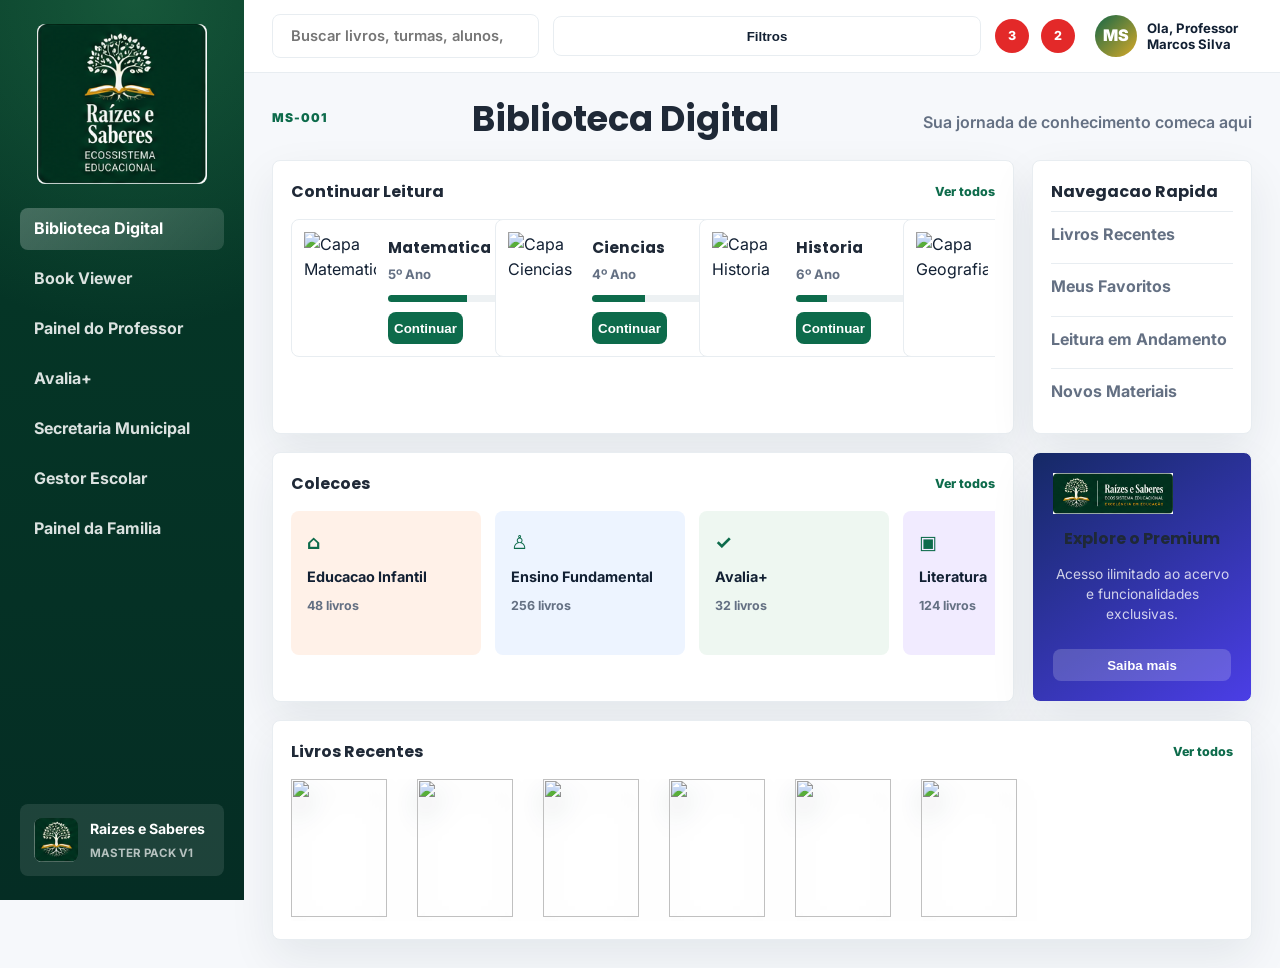
==== commit 3fc03698: "Add files via upload" ====
--- a/biblioteca.html
+++ b/biblioteca.html
@@ -10,8 +10,8 @@
     <meta name="theme-color" content="#06462f" />
     <meta property="og:title" content="MASTER PACK V1 | Raizes e Saberes" />
     <title>MASTER PACK V1 | Raizes e Saberes</title>
-    <link rel="icon" type="image/png" href="assets/brand/favicon.png" />
-    <link rel="apple-touch-icon" href="assets/brand/logo-app.png" />
+    <link rel="icon" type="image/png" href="favicon.png" />
+    <link rel="apple-touch-icon" href="logo-app.png" />
     <link rel="preconnect" href="https://fonts.googleapis.com" />
     <link rel="preconnect" href="https://fonts.gstatic.com" crossorigin />
     <link
@@ -25,7 +25,15 @@
     <div class="app-shell">
       <aside class="app-sidebar" aria-label="Navegacao principal">
         <a class="sidebar-logo" href="index.html" aria-label="Raizes e Saberes">
-          <img src="assets/brand/logo-sidebar-dark.png" alt="Raizes e Saberes Ecossistema Educacional" />
+          <img
+            src="logo-sidebar-dark.png"
+            alt="Raizes e Saberes Ecossistema Educacional"
+            onerror="this.hidden=true; this.nextElementSibling.hidden=false;"
+          />
+          <span class="sidebar-logo-fallback" hidden>
+            <strong>Raizes e Saberes</strong>
+            <em>Ecossistema Educacional</em>
+          </span>
         </a>
 
         <nav class="app-nav" aria-label="Master Screens">
@@ -39,7 +47,7 @@
         </nav>
 
         <section class="sidebar-profile">
-          <img src="assets/brand/logo-app.png" alt="" />
+          <img src="logo-app.png" alt="" onerror="this.hidden=true;" />
           <div>
             <strong>Raizes e Saberes</strong>
             <span>MASTER PACK V1</span>
@@ -119,7 +127,11 @@
             </section>
 
             <aside class="premium-card">
-              <img src="assets/brand/logo-premium-dark.png" alt="Raizes e Saberes Premium" />
+              <img
+                src="logo-premium-dark.png"
+                alt="Raizes e Saberes Premium"
+                onerror="this.hidden=true;"
+              />
               <h2>Explore o Premium</h2>
               <p>Acesso ilimitado ao acervo e funcionalidades exclusivas.</p>
               <button>Saiba mais</button>
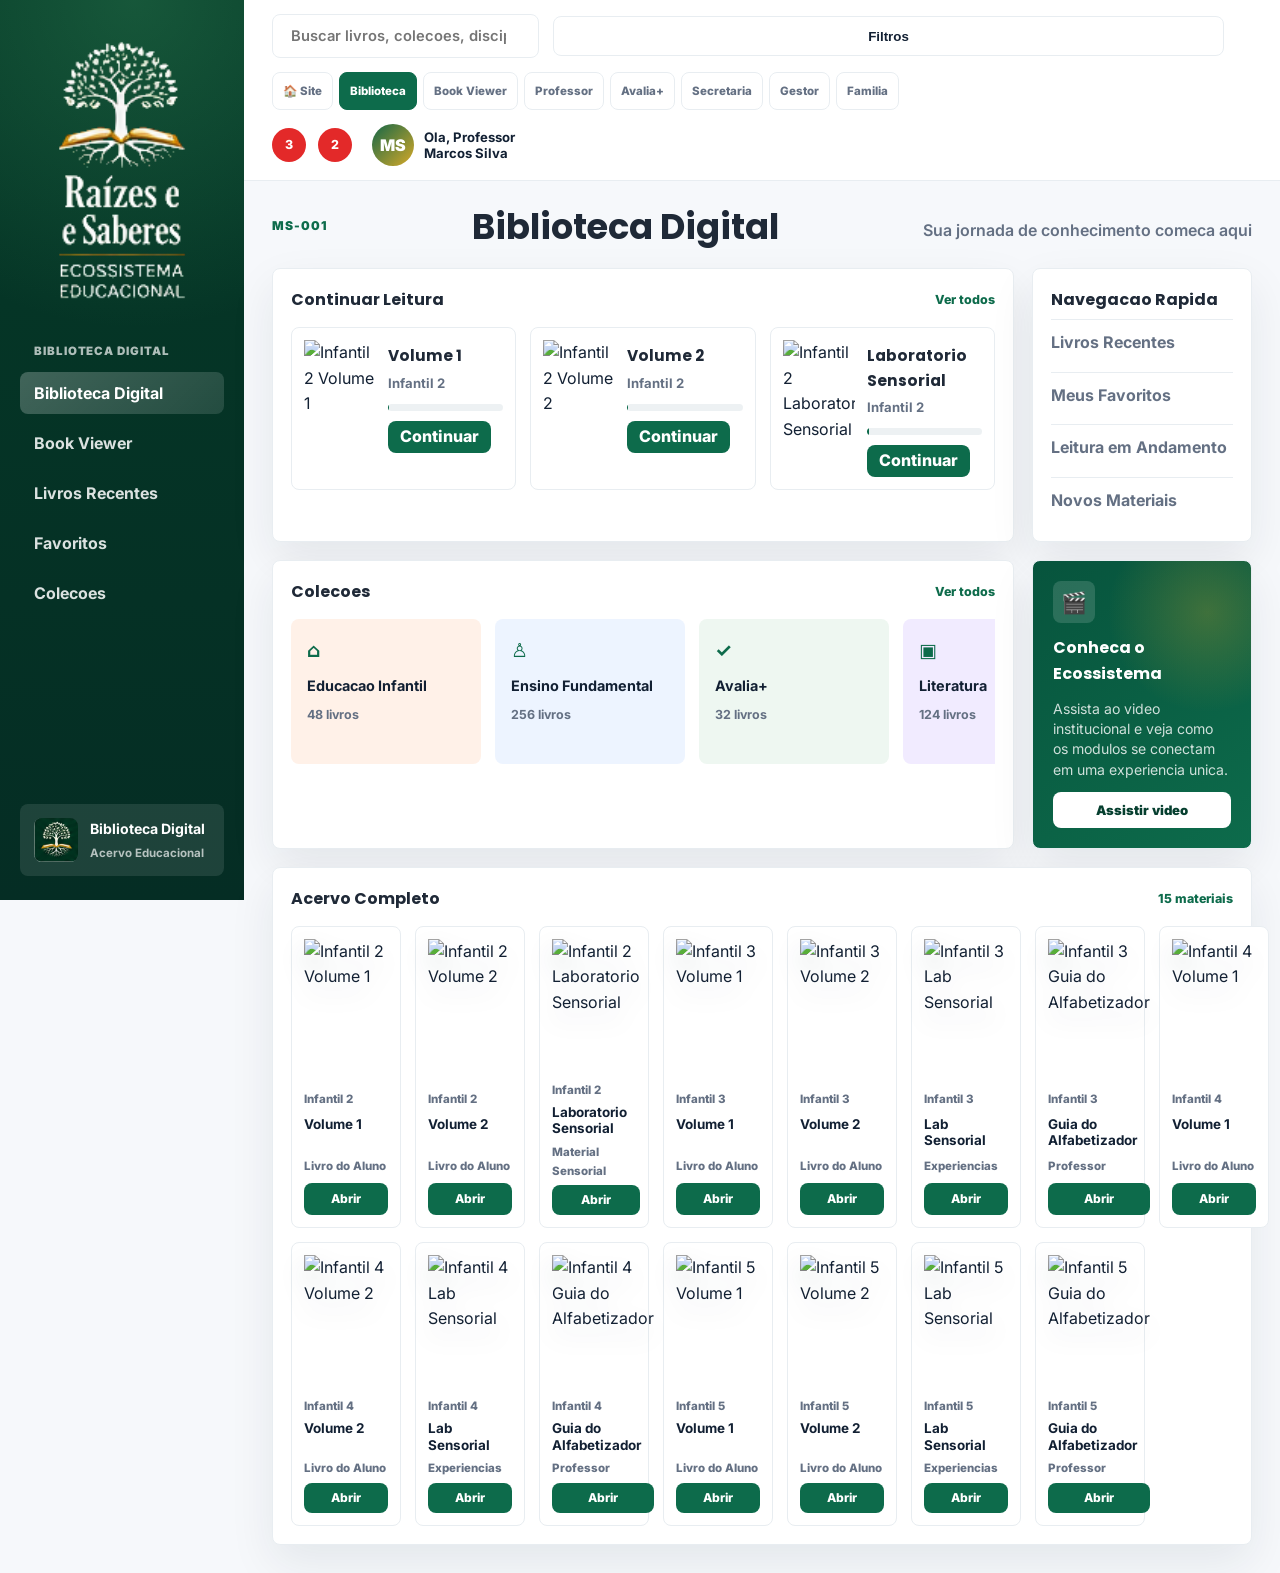
==== commit 2e79c6c1: "Add files via upload" ====
--- a/biblioteca.html
+++ b/biblioteca.html
@@ -3,261 +3,20 @@
   <head>
     <meta charset="utf-8" />
     <meta name="viewport" content="width=device-width, initial-scale=1" />
-    <meta
-      name="description"
-      content="MASTER PACK V1 do Ecossistema Educacional Raizes e Saberes."
-    />
+    <meta name="description" content="Biblioteca Digital do Ecossistema Educacional Raizes e Saberes." />
     <meta name="theme-color" content="#06462f" />
-    <meta property="og:title" content="MASTER PACK V1 | Raizes e Saberes" />
-    <title>MASTER PACK V1 | Raizes e Saberes</title>
+    <title>Biblioteca Digital | Raizes e Saberes</title>
     <link rel="icon" type="image/png" href="favicon.png" />
     <link rel="apple-touch-icon" href="logo-app.png" />
     <link rel="preconnect" href="https://fonts.googleapis.com" />
     <link rel="preconnect" href="https://fonts.gstatic.com" crossorigin />
-    <link
-      href="https://fonts.googleapis.com/css2?family=Inter:wght@400;500;600;700;800&family=Poppins:wght@600;700;800&display=swap"
-      rel="stylesheet"
-    />
+    <link href="https://fonts.googleapis.com/css2?family=Inter:wght@400;500;600;700;800&family=Poppins:wght@600;700;800&display=swap" rel="stylesheet" />
     <link rel="stylesheet" href="styles.css" />
     <link rel="stylesheet" href="master-pack.css" />
   </head>
   <body class="master-app">
-    <div class="app-shell">
-      <aside class="app-sidebar" aria-label="Navegacao principal">
-        <a class="sidebar-logo" href="index.html" aria-label="Raizes e Saberes">
-          <img
-            src="logo-sidebar-dark.png"
-            alt="Raizes e Saberes Ecossistema Educacional"
-            onerror="this.hidden=true; this.nextElementSibling.hidden=false;"
-          />
-          <span class="sidebar-logo-fallback" hidden>
-            <strong>Raizes e Saberes</strong>
-            <em>Ecossistema Educacional</em>
-          </span>
-        </a>
-
-        <nav class="app-nav" aria-label="Master Screens">
-          <button class="is-active" type="button" data-screen-target="biblioteca">Biblioteca Digital</button>
-          <button type="button" data-screen-target="viewer">Book Viewer</button>
-          <button type="button" data-screen-target="professor">Painel do Professor</button>
-          <button type="button" data-screen-target="avalia">Avalia+</button>
-          <button type="button" data-screen-target="secretaria">Secretaria Municipal</button>
-          <button type="button" data-screen-target="gestor">Gestor Escolar</button>
-          <button type="button" data-screen-target="familia">Painel da Familia</button>
-        </nav>
-
-        <section class="sidebar-profile">
-          <img src="logo-app.png" alt="" onerror="this.hidden=true;" />
-          <div>
-            <strong>Raizes e Saberes</strong>
-            <span>MASTER PACK V1</span>
-          </div>
-        </section>
-      </aside>
-
-      <main class="app-main">
-        <header class="app-topbar">
-          <button class="icon-button menu-toggle" type="button" aria-label="Abrir menu">☰</button>
-          <label class="app-search">
-            <span>Pesquisar</span>
-            <input type="search" placeholder="Buscar livros, turmas, alunos, atividades..." />
-          </label>
-          <button class="top-filter" type="button">Filtros</button>
-          <div class="top-actions" aria-label="Acoes">
-            <span class="notif">3</span>
-            <span class="notif">2</span>
-            <div class="user-chip">
-              <span>MS</span>
-              <strong>Ola, Professor<br />Marcos Silva</strong>
-            </div>
-          </div>
-        </header>
-
-        <section class="screen is-active" data-screen="biblioteca">
-          <div class="screen-title">
-            <p>MS-001</p>
-            <h1>Biblioteca Digital</h1>
-            <span>Sua jornada de conhecimento comeca aqui</span>
-          </div>
-
-          <div class="library-grid">
-            <section class="wide-panel">
-              <div class="panel-head">
-                <h2>Continuar Leitura</h2>
-                <a href="#viewer" data-screen-link="viewer">Ver todos</a>
-              </div>
-              <div class="reading-row">
-                <article class="reading-card">
-                  <img src="assets/RAIZES_INFANTIL5_VOL1_BIBLIOTECA.webp" alt="Capa Matematica" />
-                  <div><h3>Matematica</h3><p>5º Ano</p><i style="--value:72%"></i><button data-screen-link="viewer">Continuar</button></div>
-                </article>
-                <article class="reading-card">
-                  <img src="assets/RAIZES_INFANTIL4_VOL2_BIBLIOTECA.webp" alt="Capa Ciencias" />
-                  <div><h3>Ciencias</h3><p>4º Ano</p><i style="--value:48%"></i><button data-screen-link="viewer">Continuar</button></div>
-                </article>
-                <article class="reading-card">
-                  <img src="assets/RAIZES_INFANTIL3_VOL2_BIBLIOTECA.webp" alt="Capa Historia" />
-                  <div><h3>Historia</h3><p>6º Ano</p><i style="--value:28%"></i><button data-screen-link="viewer">Continuar</button></div>
-                </article>
-                <article class="reading-card">
-                  <img src="assets/RAIZES_INFANTIL4_VOL1_BIBLIOTECA.webp" alt="Capa Geografia" />
-                  <div><h3>Geografia</h3><p>3º Ano</p><i style="--value:15%"></i><button data-screen-link="viewer">Continuar</button></div>
-                </article>
-              </div>
-            </section>
-
-            <aside class="quick-card">
-              <h2>Navegacao Rapida</h2>
-              <a>Livros Recentes</a><a>Meus Favoritos</a><a>Leitura em Andamento</a><a>Novos Materiais</a>
-            </aside>
-
-            <section class="wide-panel">
-              <div class="panel-head">
-                <h2>Colecoes</h2>
-                <a>Ver todos</a>
-              </div>
-              <div class="collection-strip">
-                <article><b>⌂</b><strong>Educacao Infantil</strong><span>48 livros</span></article>
-                <article><b>♙</b><strong>Ensino Fundamental</strong><span>256 livros</span></article>
-                <article><b>✓</b><strong>Avalia+</strong><span>32 livros</span></article>
-                <article><b>▣</b><strong>Literatura</strong><span>124 livros</span></article>
-                <article><b>♧</b><strong>Formacao Continuada</strong><span>67 livros</span></article>
-                <article><b>▤</b><strong>Materiais Complementares</strong><span>89 livros</span></article>
-              </div>
-            </section>
-
-            <aside class="premium-card">
-              <img
-                src="logo-premium-dark.png"
-                alt="Raizes e Saberes Premium"
-                onerror="this.hidden=true;"
-              />
-              <h2>Explore o Premium</h2>
-              <p>Acesso ilimitado ao acervo e funcionalidades exclusivas.</p>
-              <button>Saiba mais</button>
-            </aside>
-
-            <section class="wide-panel recent-books">
-              <div class="panel-head"><h2>Livros Recentes</h2><a>Ver todos</a></div>
-              <div class="book-strip">
-                <img src="assets/RAIZES_INFANTIL5_VOL1_BIBLIOTECA.webp" alt="" />
-                <img src="assets/RAIZES_INFANTIL2_VOL1_BIBLIOTECA.webp" alt="" />
-                <img src="assets/RAIZES_INFANTIL4_VOL1_BIBLIOTECA.webp" alt="" />
-                <img src="assets/RAIZES_INFANTIL3_VOL2_BIBLIOTECA.webp" alt="" />
-                <img src="assets/RAIZES_INFANTIL5_VOL2_BIBLIOTECA.webp" alt="" />
-                <img src="assets/RAIZES_INFANTIL4_VOL2_BIBLIOTECA.webp" alt="" />
-              </div>
-            </section>
-          </div>
-        </section>
-
-        <section class="screen" data-screen="viewer">
-          <div class="viewer-shell">
-            <aside class="page-rail">
-              <h2>Paginas</h2>
-              <img src="assets/RAIZES_INFANTIL5_VOL1_BIBLIOTECA.webp" alt="" />
-              <img class="selected" src="assets/RAIZES_INFANTIL4_VOL1_BIBLIOTECA.webp" alt="" />
-              <img src="assets/RAIZES_INFANTIL3_VOL1_BIBLIOTECA.webp" alt="" />
-              <img src="assets/RAIZES_INFANTIL2_VOL1_BIBLIOTECA.webp" alt="" />
-            </aside>
-            <section class="book-spread">
-              <div class="page left-page">
-                <span class="chapter">3</span>
-                <h1>Os seres vivos<br />e o ambiente</h1>
-                <p>Todos os seres vivos precisam do ambiente para sobreviver. Eles obtem do ambiente os recursos necessarios para viver, como agua, luz, ar e alimentos.</p>
-                <div class="nature-photo"></div>
-                <b>28</b>
-              </div>
-              <div class="page right-page">
-                <p>As plantas produzem seu proprio alimento por meio da <strong>fotossintese</strong>. Ja os animais obtem seu alimento de outros seres vivos.</p>
-                <div class="tree-diagram"><span>Luz do sol</span><strong>Oxigenio</strong><em>Agua e sais minerais</em></div>
-                <div class="reflect-box"><strong>Para refletir</strong><span>Como os seres vivos interagem entre si e com o ambiente?</span></div>
-                <b>29</b>
-              </div>
-            </section>
-            <aside class="summary-rail">
-              <h2>Sumario</h2>
-              <p><strong>Capitulo 1</strong><span>10</span></p>
-              <p><strong>Capitulo 2</strong><span>22</span></p>
-              <p class="active"><strong>Capitulo 3</strong><span>28</span></p>
-              <p><strong>Capitulo 4</strong><span>40</span></p>
-            </aside>
-          </div>
-          <div class="viewer-controls"><button>−</button><span>100%</span><button>+</button><button>‹</button><strong>29 / 128</strong><button>›</button></div>
-        </section>
-
-        <section class="screen" data-screen="professor">
-          <div class="dashboard-head"><div><p>MS-003</p><h1>Ola, Professor Marcos!</h1><span>Que bom te ver por aqui. Vamos transformar o dia dos nossos alunos.</span></div></div>
-          <div class="teacher-layout">
-            <section class="panel"><div class="panel-head"><h2>Minhas Turmas</h2><a>Ver todas</a></div><div class="class-grid"><article>4º Ano A<span>28 alunos</span></article><article>5º Ano B<span>27 alunos</span></article><article>6º Ano A<span>30 alunos</span></article><article>3º Ano C<span>25 alunos</span></article></div></section>
-            <section class="panel span-2"><div class="panel-head"><h2>Planejamento Semanal</h2><a>Ver semana completa</a></div><div class="week-grid"><article>Seg 20<strong>Matematica</strong><span>8h - 9h40</span></article><article>Ter 21<strong>Portugues</strong><span>8h - 9h40</span></article><article class="today">Qua 22<strong>Geografia</strong><span>8h - 9h40</span></article><article>Qui 23<strong>Ciencias</strong><span>10h - 11h40</span></article><article>Sex 24<strong>Ed. Fisica</strong><span>10h - 11h40</span></article></div></section>
-            <section class="panel"><h2>Proximas Aulas</h2><ul class="clean-list"><li>Geografia <span>Hoje - 8h00</span></li><li>Arte <span>Hoje - 10h00</span></li><li>Matematica <span>Amanha - 8h00</span></li></ul></section>
-            <section class="panel"><h2>Atividades Pendentes</h2><ul class="clean-list"><li>Atividade de Matematica <span>15 entregas</span></li><li>Leitura e Interpretacao <span>8 entregas</span></li><li>Experimento: Ciclo da Agua <span>12 entregas</span></li></ul></section>
-            <section class="panel chart-card"><h2>Correcoes</h2><div class="donut">68%</div><strong>24</strong><span>Atividades para corrigir</span></section>
-            <section class="panel book-mini"><h2>Biblioteca Integrada</h2><img src="assets/RAIZES_INFANTIL5_VOL1_BIBLIOTECA.webp" alt="" /><div><strong>Ciencias</strong><span>4º Ano</span><button>Continuar leitura</button></div></section>
-          </div>
-        </section>
-
-        <section class="screen" data-screen="avalia">
-          <div class="dashboard-head blue"><div><p>MS-004</p><h1>AVALIA+</h1><span>Inteligencia em avaliacao</span></div></div>
-          <div class="metric-row"><article>Participacoes<strong>18.742</strong><span>95,4%</span></article><article>Desempenho Medio<strong>72,6%</strong><span>▲ 6,3 p.p.</span></article><article>Acertos<strong>16.842</strong><span>▲ 8,7%</span></article><article>Aprendizado Adequado<strong>68,4%</strong><span>▲ 7,1 p.p.</span></article><article>Atencao Especial<strong>24,8%</strong><span>▼ 3,2 p.p.</span></article><article>Critico<strong>6,8%</strong><span>▼ 3,9 p.p.</span></article></div>
-          <div class="analytics-grid">
-            <section class="panel span-2"><h2>Evolucao da Aprendizagem</h2><div class="line-chart blue-line"></div></section>
-            <section class="panel"><h2>Desempenho por Disciplina</h2><div class="bar-list blue-bars"><p>Lingua Portuguesa<i style="--value:78%"></i></p><p>Matematica<i style="--value:71%"></i></p><p>Ciencias<i style="--value:69%"></i></p><p>Historia<i style="--value:66%"></i></p><p>Geografia<i style="--value:65%"></i></p></div></section>
-            <section class="panel chart-card"><h2>Niveis de Aprendizagem</h2><div class="donut">18.742</div><ul class="legend"><li>Adequado 68,4%</li><li>Basico 24,8%</li><li>Critico 6,8%</li></ul></section>
-            <section class="panel span-2"><h2>Diagnosticos</h2><table><tr><td>EF04LP01</td><td>82,1%</td><td>Adequado</td></tr><tr><td>EF04MA05</td><td>71,4%</td><td>Basico</td></tr><tr><td>EF04CI03</td><td>68,7%</td><td>Basico</td></tr></table></section>
-            <section class="panel"><h2>Atividades Recentes</h2><ul class="clean-list"><li>Avaliacao de Matematica</li><li>Diagnostico de Leitura</li><li>Avaliacao de Ciencias</li></ul></section>
-          </div>
-        </section>
-
-        <section class="screen" data-screen="secretaria">
-          <div class="dashboard-head"><div><p>MS-005</p><h1>Visao Geral da Rede</h1><span>Acompanhe os principais indicadores da educacao municipal</span></div></div>
-          <div class="metric-row"><article>Estudantes<strong>24.875</strong><span>95,2%</span></article><article>Escolas<strong>58</strong><span>100%</span></article><article>Professores<strong>1.482</strong><span>97,5%</span></article><article>Desempenho Medio<strong>72,6%</strong><span>▲ 6,3 p.p.</span></article><article>Frequencia Media<strong>94,1%</strong><span>▲ 2,4 p.p.</span></article><article>IDEB Projetado<strong>6,1</strong><span>▲ 0,3</span></article></div>
-          <div class="analytics-grid secretaria-grid">
-            <section class="panel span-2"><h2>Evolucao do Desempenho da Rede</h2><div class="line-chart"></div></section>
-            <section class="panel"><h2>Desempenho por Etapa de Ensino</h2><div class="bar-list"><p>Educacao Infantil<i style="--value:86%"></i></p><p>Anos Iniciais<i style="--value:74%"></i></p><p>Anos Finais<i style="--value:67%"></i></p><p>Ensino Medio<i style="--value:61%"></i></p></div></section>
-            <section class="panel map-card"><h2>IDEB por Escola</h2><div class="map-shape"></div></section>
-            <section class="panel"><h2>Ranking de Escolas</h2><ol class="rank-list"><li>EM Professor Olavo Bilac <span>86,9%</span></li><li>EMEF Monteiro Lobato <span>83,2%</span></li><li>EM Vereador Joao Lima <span>80,7%</span></li></ol></section>
-            <section class="panel chart-card"><h2>Frequencia da Rede</h2><div class="donut">94,1%</div></section>
-            <section class="panel"><h2>Alertas e Acompanhamentos</h2><ul class="clean-list"><li>5 escolas com desempenho abaixo de 50%</li><li>12 escolas com frequencia abaixo de 85%</li><li>8 escolas com queda no desempenho</li></ul></section>
-          </div>
-        </section>
-
-        <section class="screen" data-screen="gestor">
-          <div class="dashboard-head"><div><p>MS-006</p><h1>Painel do Gestor Escolar</h1><span>Escola Municipal Joao da Silva</span></div></div>
-          <div class="metric-row"><article>Estudantes<strong>582</strong><span>Ativos</span></article><article>Turmas<strong>23</strong><span>Ativas</span></article><article>Professores<strong>41</strong><span>Ativos</span></article><article>Desempenho Medio<strong>72,6%</strong><span>▲ 6,3 p.p.</span></article><article>Frequencia Media<strong>94,1%</strong><span>▲ 2,4 p.p.</span></article><article>Avalia+ Participacao<strong>92,3%</strong><span>▲ 4,1 p.p.</span></article></div>
-          <div class="analytics-grid">
-            <section class="panel"><h2>Desempenho por Etapa</h2><div class="column-chart"></div></section>
-            <section class="panel"><h2>Desempenho por Turma</h2><div class="bar-list"><p>6º Ano A<i style="--value:76%"></i></p><p>6º Ano B<i style="--value:72%"></i></p><p>7º Ano A<i style="--value:69%"></i></p><p>8º Ano A<i style="--value:74%"></i></p></div></section>
-            <section class="panel chart-card"><h2>Frequencia por Turma</h2><div class="donut">94,1%</div></section>
-            <section class="panel"><h2>Alertas Pedagogicos</h2><ul class="clean-list"><li>5 turmas com desempenho abaixo de 60%</li><li>12 estudantes com baixa frequencia</li><li>3 atividades atrasadas</li></ul></section>
-            <section class="panel span-2"><h2>Biblioteca Digital</h2><div class="book-strip small"><img src="assets/RAIZES_INFANTIL3_VOL1_BIBLIOTECA.webp" alt="" /><img src="assets/RAIZES_INFANTIL4_VOL1_BIBLIOTECA.webp" alt="" /><img src="assets/RAIZES_INFANTIL5_VOL1_BIBLIOTECA.webp" alt="" /></div></section>
-            <section class="panel"><h2>Atalhos Rapidos</h2><div class="shortcut-grid"><button>Lancar Frequencia</button><button>Registrar Atividade</button><button>Plano de Aula</button><button>Relatorios</button></div></section>
-          </div>
-        </section>
-
-        <section class="screen" data-screen="familia">
-          <div class="dashboard-head family"><div><p>MS-007</p><h1>Ola, Ana Paula!</h1><span>Acompanhe a jornada escolar dos seus filhos</span></div></div>
-          <div class="family-grid">
-            <section class="panel span-2"><div class="panel-head"><h2>Meus Filhos</h2><a>Ver todos</a></div><div class="child-row"><article><span>Pedro Silva</span><strong>95,2%</strong><i style="--value:95%"></i></article><article><span>Maria Silva</span><strong>92,1%</strong><i style="--value:92%"></i></article></div></section>
-            <section class="family-banner">Acompanhe cada conquista.<br />Participe de cada passo.</section>
-            <section class="panel chart-card"><h2>Frequencia dos Filhos</h2><div class="donut">93,6%</div></section>
-            <section class="panel span-2"><h2>Evolucao da Aprendizagem</h2><div class="bar-list"><p>Lingua Portuguesa<i style="--value:85%"></i></p><p>Matematica<i style="--value:92%"></i></p><p>Ciencias<i style="--value:80%"></i></p><p>Historia<i style="--value:78%"></i></p></div></section>
-            <section class="panel"><h2>Alertas Importantes</h2><ul class="clean-list"><li>Reuniao de Pais e Mestres</li><li>Entrega de atividades</li><li>Comunicado da escola</li></ul></section>
-            <section class="panel"><h2>Proximos Eventos</h2><ul class="clean-list"><li>Passeio Pedagogico</li><li>Avaliacao de Matematica</li><li>Entrega de Boletins</li></ul></section>
-          </div>
-        </section>
-      </main>
-    </div>
-
-    <nav class="mobile-tabbar" aria-label="Navegacao mobile">
-      <button class="is-active" type="button" data-screen-target="biblioteca">Inicio</button>
-      <button type="button" data-screen-target="viewer">Livro</button>
-      <button type="button" data-screen-target="professor">Professor</button>
-      <button type="button" data-screen-target="avalia">Avalia+</button>
-      <button type="button" data-screen-target="familia">Mais</button>
-    </nav>
-
+    <div data-app-page="biblioteca"></div>
+    <script src="app-pages.js?v=laboratorio-sensorial-002"></script>
     <script src="script.js"></script>
   </body>
 </html>
--- a/styles.css
+++ b/styles.css
@@ -1412,6 +1412,14 @@
   object-fit: contain;
 }
 
+.brand-fallback {
+  color: #063f2f;
+  font-family: Poppins, Inter, system-ui, sans-serif;
+  font-size: 1.35rem;
+  font-weight: 800;
+  line-height: 1;
+}
+
 .site-nav {
   display: flex;
   align-items: center;
@@ -1445,6 +1453,27 @@
 .site-nav a:hover,
 .site-nav a:focus-visible {
   opacity: 1;
+}
+
+.site-nav a.nav-platform-link {
+  min-height: 38px;
+  padding: 0 14px;
+  border-radius: 8px;
+  color: #fff;
+  background: var(--green);
+  opacity: 1;
+  display: inline-flex;
+  align-items: center;
+  box-shadow: 0 12px 26px rgba(46, 125, 50, 0.2);
+}
+
+.site-nav a.nav-platform-link::after {
+  display: none;
+}
+
+.site-nav a.nav-platform-link:hover,
+.site-nav a.nav-platform-link:focus-visible {
+  background: #1b6f2a;
 }
 
 .site-nav a:hover::after,
@@ -2153,6 +2182,64 @@
   margin: 0;
   color: rgba(255, 255, 255, 0.74);
   font-size: 0.93rem;
+}
+
+.platform-pillars article a {
+  display: inline-flex;
+  align-items: center;
+  min-height: 30px;
+  margin: 12px 8px 0 0;
+  padding: 0 12px;
+  border: 1px solid rgba(255, 255, 255, 0.26);
+  border-radius: 8px;
+  color: #fff;
+  background: rgba(255, 255, 255, 0.1);
+  font-size: 0.78rem;
+  font-weight: 800;
+  text-decoration: none;
+}
+
+.platform-pillars article a:hover {
+  background: rgba(255, 255, 255, 0.18);
+}
+
+.platform-module-grid {
+  display: grid;
+  grid-template-columns: repeat(7, minmax(0, 1fr));
+  gap: 12px;
+  margin-top: 18px;
+}
+
+.platform-module-grid a {
+  display: grid;
+  gap: 6px;
+  min-height: 92px;
+  padding: 16px;
+  border: 1px solid rgba(46, 125, 50, 0.16);
+  border-radius: 8px;
+  color: var(--text);
+  background: #fff;
+  box-shadow: 0 12px 30px rgba(15, 23, 42, 0.07);
+  text-decoration: none;
+  transition: transform 0.22s ease, border-color 0.22s ease;
+}
+
+.platform-module-grid a:hover {
+  border-color: rgba(46, 125, 50, 0.32);
+  transform: translateY(-2px);
+}
+
+.platform-module-grid strong {
+  color: var(--green);
+  font-family: Poppins, Inter, system-ui, sans-serif;
+  font-size: 0.94rem;
+}
+
+.platform-module-grid span {
+  color: var(--muted);
+  font-size: 0.78rem;
+  font-weight: 700;
+  line-height: 1.35;
 }
 
 .pillar-index {
@@ -3916,6 +4003,10 @@
     grid-template-columns: repeat(2, minmax(0, 1fr));
   }
 
+  .platform-module-grid {
+    grid-template-columns: repeat(3, minmax(0, 1fr));
+  }
+
   .video-player-card {
     min-height: 380px;
   }
@@ -4063,6 +4154,7 @@
   .solution-grid,
   .metrics,
   .platform-pillars,
+  .platform-module-grid,
   .university-features,
   .assessment-pillars,
   .results-grid,
--- a/master-pack.css
+++ b/master-pack.css
@@ -46,16 +46,81 @@
   color: white;
 }
 
+.app-shell[data-environment="avalia"] .app-sidebar {
+  background:
+    radial-gradient(circle at 55% 0%, rgba(92, 74, 255, 0.44), transparent 36%),
+    linear-gradient(180deg, #111746 0%, #17133f 100%);
+}
+
+.app-shell[data-environment="secretaria"] .app-sidebar {
+  background:
+    radial-gradient(circle at 55% 0%, rgba(43, 112, 175, 0.35), transparent 36%),
+    linear-gradient(180deg, #063b35 0%, #052e3c 100%);
+}
+
+.app-shell[data-environment="gestor"] .app-sidebar {
+  background:
+    radial-gradient(circle at 55% 0%, rgba(89, 139, 89, 0.4), transparent 36%),
+    linear-gradient(180deg, #073820 0%, #052d24 100%);
+}
+
+.app-shell[data-environment="familia"] .app-sidebar {
+  background:
+    radial-gradient(circle at 55% 0%, rgba(62, 143, 97, 0.38), transparent 36%),
+    linear-gradient(180deg, #06422f 0%, #053125 100%);
+}
+
 .sidebar-logo {
   display: block;
-  width: 170px;
-  margin: 0 auto 24px;
+  width: 174px;
+  margin: 0 auto 26px;
 }
 
 .sidebar-logo img {
   display: block;
   width: 100%;
-  border-radius: 8px;
+  border: 0;
+  border-radius: 0;
+  background: transparent;
+  box-shadow: none;
+}
+
+.sidebar-logo-fallback {
+  display: grid;
+  min-height: 170px;
+  place-items: center;
+  padding: 0;
+  border: 0;
+  border-radius: 0;
+  background: transparent;
+  color: #fff;
+  text-align: center;
+}
+
+.sidebar-logo-fallback[hidden] {
+  display: none;
+}
+
+.sidebar-logo-fallback strong,
+.sidebar-logo-fallback em {
+  display: block;
+}
+
+.sidebar-logo-fallback strong {
+  font-family: Poppins, Inter, sans-serif;
+  font-size: 1.35rem;
+  font-style: normal;
+  line-height: 1.05;
+}
+
+.sidebar-logo-fallback em {
+  margin-top: 8px;
+  color: rgba(255, 255, 255, 0.74);
+  font-size: 0.7rem;
+  font-style: normal;
+  font-weight: 800;
+  letter-spacing: 0.08em;
+  text-transform: uppercase;
 }
 
 .app-nav {
@@ -63,14 +128,29 @@
   gap: 8px;
 }
 
+.environment-label {
+  margin: 0 0 12px;
+  padding: 0 14px;
+  color: rgba(255, 255, 255, 0.68);
+  font-size: 0.72rem;
+  font-weight: 900;
+  letter-spacing: 0.08em;
+  text-transform: uppercase;
+}
+
 .app-nav button,
-.mobile-tabbar button {
+.app-nav a,
+.mobile-tabbar button,
+.mobile-tabbar a {
   border: 0;
   font: inherit;
   cursor: pointer;
 }
 
-.app-nav button {
+.app-nav button,
+.app-nav a {
+  display: flex;
+  align-items: center;
   min-height: 42px;
   padding: 0 14px;
   border-radius: var(--rs-radius);
@@ -78,10 +158,13 @@
   background: transparent;
   text-align: left;
   font-weight: 700;
+  text-decoration: none;
 }
 
 .app-nav button.is-active,
-.app-nav button:hover {
+.app-nav button:hover,
+.app-nav a.is-active,
+.app-nav a:hover {
   background: linear-gradient(135deg, rgba(255, 255, 255, 0.24), rgba(255, 255, 255, 0.12));
   color: #fff;
 }
@@ -139,6 +222,39 @@
   backdrop-filter: blur(18px);
 }
 
+.module-switcher {
+  display: flex;
+  grid-column: 1 / -1;
+  gap: 6px;
+  align-items: center;
+  justify-content: flex-start;
+  min-width: 0;
+  overflow-x: auto;
+}
+
+.module-switcher a {
+  flex: 0 0 auto;
+  padding: 9px 10px;
+  border: 1px solid var(--rs-line);
+  border-radius: var(--rs-radius);
+  color: var(--rs-muted);
+  background: #fff;
+  font-size: 0.72rem;
+  font-weight: 800;
+  text-decoration: none;
+}
+
+.module-switcher a:hover {
+  color: #fff;
+  background: var(--rs-green-700);
+}
+
+.module-switcher a.is-active {
+  color: #fff;
+  border-color: var(--rs-green-700);
+  background: var(--rs-green-700);
+}
+
 .menu-toggle {
   display: none;
 }
@@ -230,6 +346,17 @@
   display: block;
 }
 
+.route-screen {
+  opacity: 0;
+  transform: translateY(10px);
+  transition: opacity 240ms ease, transform 240ms ease;
+}
+
+.route-screen.is-mounted {
+  opacity: 1;
+  transform: translateY(0);
+}
+
 .screen-title,
 .dashboard-head {
   display: flex;
@@ -283,7 +410,8 @@
 .wide-panel,
 .panel,
 .quick-card,
-.premium-card {
+.premium-card,
+.ecosystem-video-card {
   border: 1px solid var(--rs-line);
   border-radius: var(--rs-radius);
   background: var(--rs-card);
@@ -306,7 +434,8 @@
 .panel-head h2,
 .panel h2,
 .quick-card h2,
-.premium-card h2 {
+.premium-card h2,
+.ecosystem-video-card h2 {
   margin: 0;
   font-family: Poppins, Inter, sans-serif;
   font-size: 1rem;
@@ -369,16 +498,21 @@
 }
 
 .reading-card button,
+.mini-action,
 .premium-card button,
 .book-mini button,
 .shortcut-grid button {
+  display: inline-grid;
+  place-items: center;
   min-height: 32px;
   margin-top: 10px;
+  padding: 0 12px;
   border: 0;
   border-radius: var(--rs-radius);
   background: var(--rs-green-700);
   color: #fff;
   font-weight: 800;
+  text-decoration: none;
 }
 
 .quick-card {
@@ -456,6 +590,53 @@
   background: rgba(255, 255, 255, 0.18);
 }
 
+.ecosystem-video-card {
+  display: grid;
+  align-content: center;
+  gap: 12px;
+  align-self: stretch;
+  padding: 20px;
+  color: #fff;
+  background:
+    radial-gradient(circle at 80% 18%, rgba(215, 169, 40, 0.26), transparent 34%),
+    linear-gradient(145deg, #07543d, #0d6b4b);
+  text-align: left;
+}
+
+.ecosystem-video-card span {
+  display: grid;
+  width: 42px;
+  height: 42px;
+  place-items: center;
+  border-radius: 8px;
+  background: rgba(255, 255, 255, 0.14);
+  font-size: 1.3rem;
+}
+
+.ecosystem-video-card h2 {
+  color: #fff;
+}
+
+.ecosystem-video-card p {
+  margin: 0;
+  color: rgba(255, 255, 255, 0.8);
+  font-size: 0.88rem;
+  line-height: 1.45;
+}
+
+.ecosystem-video-card a {
+  display: inline-grid;
+  min-height: 36px;
+  place-items: center;
+  padding: 0 14px;
+  border-radius: 8px;
+  color: var(--rs-green-900);
+  background: #fff;
+  font-size: 0.82rem;
+  font-weight: 900;
+  text-decoration: none;
+}
+
 .recent-books {
   grid-column: 1 / -1;
 }
@@ -478,6 +659,64 @@
 .book-strip.small img {
   width: 78px;
   height: 112px;
+}
+
+.library-catalog-panel {
+  min-width: 0;
+}
+
+.library-catalog {
+  display: grid;
+  grid-template-columns: repeat(8, minmax(110px, 1fr));
+  gap: 14px;
+}
+
+.library-book-card {
+  display: grid;
+  gap: 10px;
+  min-width: 0;
+  padding: 12px;
+  border: 1px solid var(--rs-line);
+  border-radius: var(--rs-radius);
+  background: #fff;
+}
+
+.library-book-card img {
+  width: 100%;
+  height: 132px;
+  object-fit: contain;
+  filter: drop-shadow(0 12px 12px rgba(18, 32, 51, 0.12));
+}
+
+.library-book-card div {
+  display: grid;
+  gap: 5px;
+}
+
+.library-book-card span,
+.library-book-card small {
+  color: var(--rs-muted);
+  font-size: 0.72rem;
+  font-weight: 800;
+}
+
+.library-book-card strong {
+  min-height: 34px;
+  color: var(--rs-ink);
+  font-size: 0.84rem;
+  line-height: 1.2;
+}
+
+.library-book-card a {
+  display: inline-grid;
+  min-height: 30px;
+  place-items: center;
+  border-radius: var(--rs-radius);
+  color: #fff;
+  background: var(--rs-green-700);
+  font-size: 0.76rem;
+  font-weight: 800;
+  text-decoration: none;
 }
 
 .viewer-shell {
@@ -644,6 +883,311 @@
   border: 1px solid var(--rs-line);
   border-radius: var(--rs-radius);
   background: #fff;
+}
+
+.screen[data-route-screen="viewer"] {
+  padding: 18px;
+  background:
+    radial-gradient(circle at 18% 0%, rgba(215, 169, 40, 0.12), transparent 28%),
+    linear-gradient(180deg, #f8faf8 0%, #eef4f1 100%);
+}
+
+.book-reader {
+  display: grid;
+  gap: 16px;
+}
+
+.reader-header {
+  display: grid;
+  grid-template-columns: auto minmax(0, 1fr) minmax(170px, 240px);
+  gap: 18px;
+  align-items: center;
+  padding: 16px 18px;
+  border: 1px solid rgba(13, 107, 75, 0.12);
+  border-radius: var(--rs-radius);
+  background: rgba(255, 255, 255, 0.9);
+  box-shadow: var(--rs-shadow);
+}
+
+.reader-back {
+  display: inline-grid;
+  min-height: 40px;
+  place-items: center;
+  padding: 0 14px;
+  border-radius: var(--rs-radius);
+  color: #fff;
+  background: var(--rs-green-700);
+  font-weight: 900;
+  text-decoration: none;
+}
+
+.reader-header p,
+.reader-header h1,
+.reader-header span {
+  margin: 0;
+}
+
+.reader-header p {
+  color: var(--rs-green-700);
+  font-size: 0.74rem;
+  font-weight: 900;
+  letter-spacing: 0.08em;
+  text-transform: uppercase;
+}
+
+.reader-header h1 {
+  font-family: Poppins, Inter, sans-serif;
+  font-size: clamp(1.1rem, 2vw, 1.7rem);
+  line-height: 1.08;
+}
+
+.reader-header span {
+  display: block;
+  margin-top: 3px;
+  color: var(--rs-muted);
+  font-weight: 700;
+}
+
+.reader-progress {
+  display: grid;
+  gap: 8px;
+}
+
+.reader-progress strong {
+  color: var(--rs-green-700);
+  font-size: 0.88rem;
+}
+
+.reader-progress i {
+  display: block;
+  height: 8px;
+  overflow: hidden;
+  border-radius: 999px;
+  background: #e7ece9;
+}
+
+.reader-progress span {
+  display: block;
+  height: 100%;
+  border-radius: inherit;
+  background: linear-gradient(90deg, var(--rs-green-700), var(--rs-gold));
+}
+
+.reader-layout {
+  display: grid;
+  grid-template-columns: 154px minmax(0, 1fr) 250px;
+  gap: 16px;
+  align-items: stretch;
+}
+
+.reader-rail,
+.reader-summary {
+  top: 88px;
+  align-self: start;
+  max-height: calc(100vh - 132px);
+  padding: 14px;
+  overflow: hidden;
+}
+
+.rail-title {
+  display: flex;
+  align-items: center;
+  justify-content: space-between;
+  gap: 10px;
+}
+
+.rail-title h2 {
+  margin: 0;
+}
+
+.rail-title span,
+.rail-title button {
+  border: 0;
+  color: var(--rs-green-700);
+  background: transparent;
+  font-size: 0.76rem;
+  font-weight: 900;
+}
+
+.rail-title button {
+  cursor: pointer;
+}
+
+.rail-title button.is-active {
+  color: var(--rs-gold);
+}
+
+.thumbnail-list,
+.summary-list {
+  display: grid;
+  gap: 10px;
+  margin-top: 12px;
+  overflow: auto;
+}
+
+.thumbnail-list {
+  max-height: calc(100vh - 218px);
+  padding-right: 4px;
+}
+
+.thumbnail-list button {
+  display: grid;
+  gap: 6px;
+  padding: 8px;
+  border: 1px solid var(--rs-line);
+  border-radius: var(--rs-radius);
+  background: #fff;
+  cursor: pointer;
+}
+
+.thumbnail-list button.is-active {
+  border-color: var(--rs-green-700);
+  box-shadow: 0 0 0 3px rgba(13, 107, 75, 0.12);
+}
+
+.thumbnail-list img {
+  width: 100%;
+  height: auto;
+  border-radius: 6px;
+  background: #fff;
+  box-shadow: 0 10px 18px rgba(18, 32, 51, 0.1);
+}
+
+.thumbnail-list span {
+  color: var(--rs-muted);
+  font-size: 0.72rem;
+  font-weight: 900;
+}
+
+.book-stage {
+  position: relative;
+  display: grid;
+  min-height: calc(100vh - 218px);
+  place-items: center;
+  overflow: auto;
+  padding: 24px 54px;
+  border: 1px solid rgba(13, 107, 75, 0.1);
+  border-radius: var(--rs-radius);
+  background:
+    radial-gradient(circle at 50% 0%, rgba(215, 169, 40, 0.12), transparent 28%),
+    linear-gradient(180deg, #ffffff 0%, #eef4f0 100%);
+  box-shadow: 0 24px 70px rgba(18, 32, 51, 0.12);
+}
+
+.reader-page {
+  display: grid;
+  place-items: center;
+  width: min(100%, 980px);
+  margin: 0;
+  transform: scale(var(--zoom));
+  transform-origin: center top;
+  transition: transform 180ms ease;
+}
+
+.reader-page img {
+  width: auto;
+  max-width: 100%;
+  max-height: calc(100vh - 260px);
+  border-radius: 6px;
+  background: #fff;
+  box-shadow: 0 24px 54px rgba(18, 32, 51, 0.22);
+  transition: opacity 160ms ease, transform 160ms ease;
+}
+
+.reader-page img.is-loading {
+  opacity: 0.4;
+  transform: translateY(4px);
+}
+
+.reader-turn {
+  position: absolute;
+  top: 50%;
+  z-index: 2;
+  display: grid;
+  width: 42px;
+  height: 54px;
+  place-items: center;
+  border: 1px solid rgba(13, 107, 75, 0.16);
+  border-radius: var(--rs-radius);
+  background: rgba(255, 255, 255, 0.92);
+  color: var(--rs-green-700);
+  font-size: 2rem;
+  font-weight: 800;
+  cursor: pointer;
+  transform: translateY(-50%);
+  box-shadow: var(--rs-shadow);
+}
+
+.reader-turn.previous {
+  left: 12px;
+}
+
+.reader-turn.next {
+  right: 12px;
+}
+
+.summary-list {
+  max-height: calc(100vh - 218px);
+}
+
+.summary-list button {
+  display: grid;
+  grid-template-columns: minmax(0, 1fr) auto;
+  gap: 10px;
+  align-items: center;
+  padding: 12px 0;
+  border: 0;
+  border-top: 1px solid var(--rs-line);
+  background: transparent;
+  color: var(--rs-muted);
+  text-align: left;
+  cursor: pointer;
+}
+
+.summary-list button.is-active {
+  color: var(--rs-green-700);
+}
+
+.summary-list strong {
+  font-size: 0.84rem;
+  line-height: 1.25;
+}
+
+.summary-list span {
+  font-size: 0.76rem;
+  font-weight: 900;
+}
+
+.reader-controls {
+  position: sticky;
+  bottom: 12px;
+  z-index: 8;
+  width: fit-content;
+  padding: 8px;
+  border: 1px solid rgba(13, 107, 75, 0.1);
+  border-radius: 999px;
+  background: rgba(255, 255, 255, 0.92);
+  box-shadow: 0 18px 46px rgba(18, 32, 51, 0.14);
+  backdrop-filter: blur(16px);
+}
+
+.reader-controls button,
+.reader-controls span,
+.reader-controls strong {
+  min-width: 44px;
+  min-height: 38px;
+  border-radius: 999px;
+  font-weight: 900;
+}
+
+.book-stage:fullscreen {
+  min-height: 100vh;
+  padding: 32px 72px;
+  background: #eef4f0;
+}
+
+.book-stage:fullscreen .reader-page img {
+  max-height: calc(100vh - 64px);
 }
 
 .teacher-layout,
@@ -921,14 +1465,17 @@
     max-width: none;
   }
 
-  .app-nav button {
+  .app-nav button,
+  .app-nav a {
+    justify-content: center;
     min-height: 44px;
     padding: 0;
     text-align: center;
     font-size: 0;
   }
 
-  .app-nav button::first-letter {
+  .app-nav button::first-letter,
+  .app-nav a::first-letter {
     font-size: 0.9rem;
   }
 
@@ -969,6 +1516,11 @@
 
   .top-actions {
     display: none;
+  }
+
+  .module-switcher {
+    grid-column: 1 / -1;
+    justify-content: flex-start;
   }
 
   .screen {
@@ -981,6 +1533,10 @@
   .analytics-grid,
   .metric-row {
     grid-template-columns: repeat(2, minmax(0, 1fr));
+  }
+
+  .library-catalog {
+    grid-template-columns: repeat(3, minmax(0, 1fr));
   }
 
   .viewer-shell {
@@ -1022,16 +1578,21 @@
     backdrop-filter: blur(16px);
   }
 
-  .mobile-tabbar button {
+  .mobile-tabbar button,
+  .mobile-tabbar a {
+    display: grid;
     min-height: 42px;
+    place-items: center;
     border-radius: 12px;
     background: transparent;
     color: var(--rs-muted);
     font-size: 0.72rem;
     font-weight: 800;
-  }
-
-  .mobile-tabbar button.is-active {
+    text-decoration: none;
+  }
+
+  .mobile-tabbar button.is-active,
+  .mobile-tabbar a.is-active {
     background: var(--rs-green-700);
     color: #fff;
   }
@@ -1044,6 +1605,10 @@
 
   .top-filter {
     display: none;
+  }
+
+  .module-switcher {
+    grid-column: 1 / -1;
   }
 
   .screen-title,
@@ -1080,6 +1645,10 @@
     grid-auto-columns: 170px;
   }
 
+  .library-catalog {
+    grid-template-columns: repeat(2, minmax(0, 1fr));
+  }
+
   .page {
     padding: 22px;
   }
@@ -1093,3 +1662,122 @@
     flex-wrap: wrap;
   }
 }
+
+@media (max-width: 1180px) {
+  .reader-layout {
+    grid-template-columns: 128px minmax(0, 1fr);
+  }
+
+  .reader-summary {
+    grid-column: 1 / -1;
+    max-height: none;
+  }
+
+  .summary-list {
+    grid-template-columns: repeat(5, minmax(150px, 1fr));
+    max-height: none;
+    overflow-x: auto;
+  }
+}
+
+@media (max-width: 900px) {
+  .screen[data-route-screen="viewer"] {
+    padding: 12px 12px 94px;
+  }
+
+  .reader-header {
+    grid-template-columns: 1fr;
+  }
+
+  .reader-progress {
+    max-width: none;
+  }
+
+  .reader-layout {
+    grid-template-columns: 1fr;
+  }
+
+  .reader-rail,
+  .reader-summary {
+    position: static;
+    max-height: none;
+    overflow: visible;
+  }
+
+  .thumbnail-list {
+    display: grid;
+    grid-auto-flow: column;
+    grid-auto-columns: 82px;
+    max-height: none;
+    overflow-x: auto;
+    padding-bottom: 8px;
+  }
+
+  .book-stage {
+    min-height: 62vh;
+    padding: 18px 46px;
+  }
+
+  .reader-page img {
+    max-height: 62vh;
+  }
+
+  .reader-controls {
+    bottom: 76px;
+  }
+}
+
+@media (max-width: 620px) {
+  .reader-header {
+    padding: 14px;
+  }
+
+  .reader-header h1 {
+    font-size: 1.08rem;
+  }
+
+  .book-stage {
+    min-height: 58vh;
+    padding: 14px 38px;
+  }
+
+  .reader-page {
+    width: 100%;
+  }
+
+  .reader-page img {
+    max-height: 58vh;
+  }
+
+  .reader-turn {
+    width: 34px;
+    height: 48px;
+    font-size: 1.5rem;
+  }
+
+  .reader-turn.previous {
+    left: 6px;
+  }
+
+  .reader-turn.next {
+    right: 6px;
+  }
+
+  .summary-list {
+    grid-template-columns: 1fr;
+  }
+
+  .reader-controls {
+    width: calc(100% - 24px);
+    justify-content: center;
+    border-radius: 18px;
+  }
+
+  .reader-controls button,
+  .reader-controls span,
+  .reader-controls strong {
+    min-width: 38px;
+    min-height: 36px;
+    font-size: 0.78rem;
+  }
+}
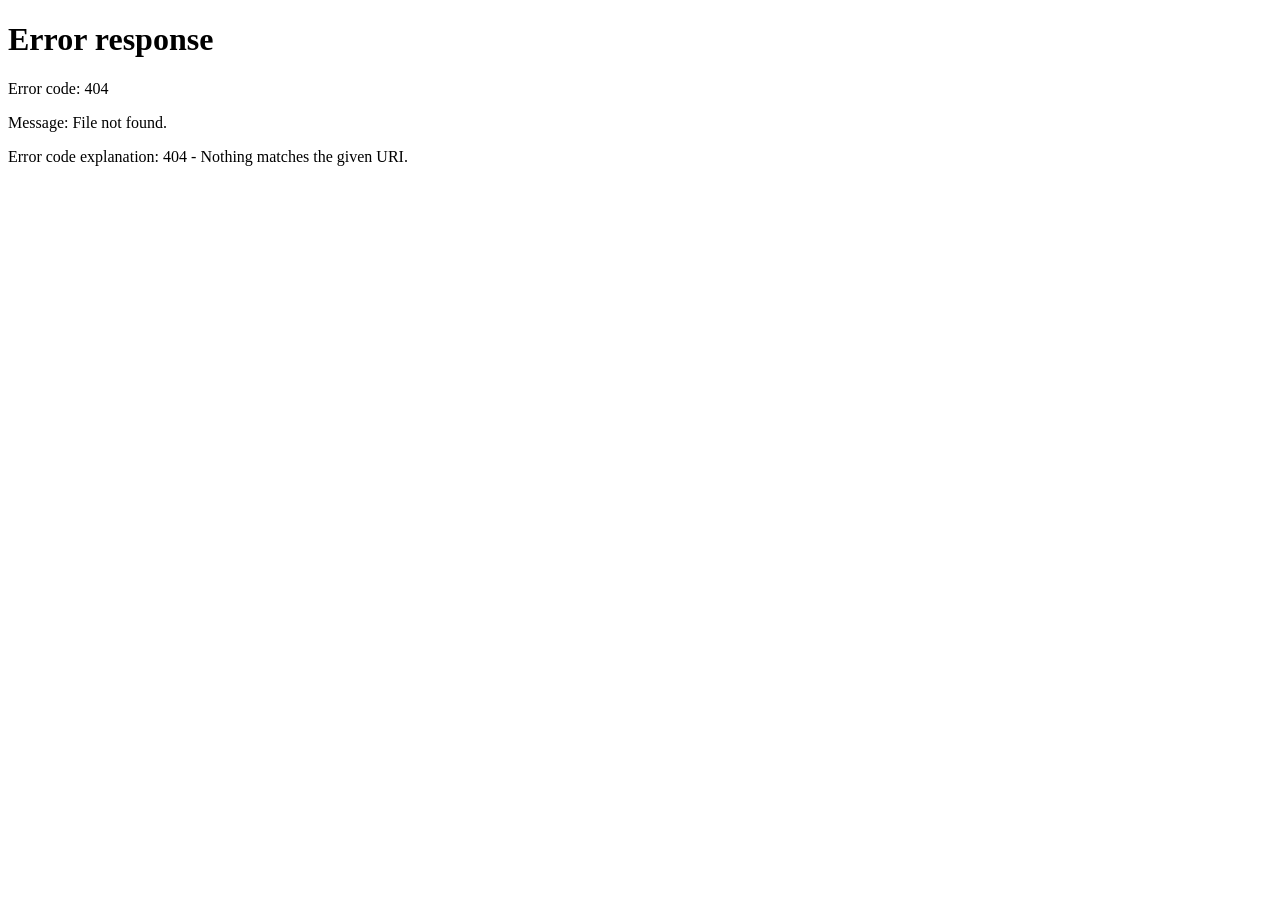
==== commit b50cac70: "Add files via upload" ====
--- a/biblioteca.html
+++ b/biblioteca.html
@@ -16,7 +16,7 @@
   </head>
   <body class="master-app">
     <div data-app-page="biblioteca"></div>
-    <script src="app-pages.js?v=laboratorio-sensorial-002"></script>
+    <script src="app-pages.js?v=auth-login"></script>
     <script src="script.js"></script>
   </body>
 </html>
